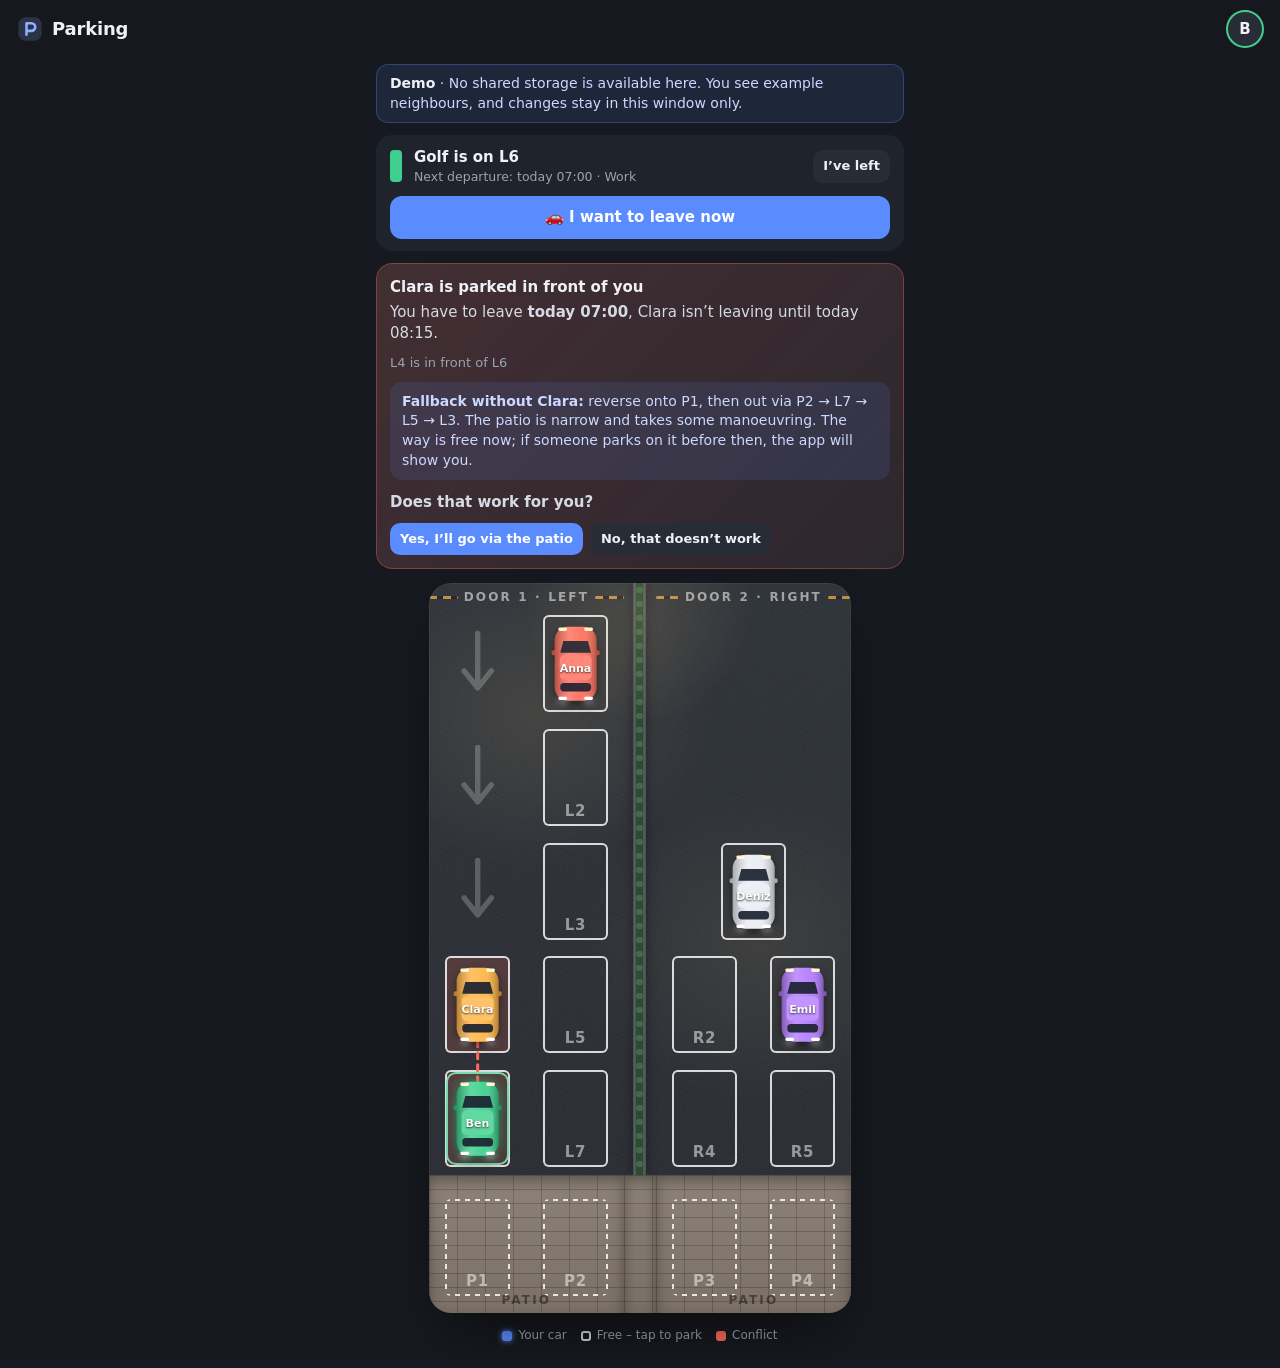
==== docs/index.html @ 40c77a19 "App zweisprachig: Deutsch und Englisch - Oberfläche (Server-App, Claude-Artefakt, Demo-Seite) über w" ====
<!doctype html>
<html lang="de">
<head>
<meta charset="utf-8">
<meta name="viewport" content="width=device-width, initial-scale=1, viewport-fit=cover">
<title>Parkplatz · Demo</title>
<meta name="theme-color" content="#16191f">
<meta name="apple-mobile-web-app-capable" content="yes">
<meta name="apple-mobile-web-app-status-bar-style" content="black-translucent">
<meta name="apple-mobile-web-app-title" content="Parkplatz">
<link rel="icon" href="icon.svg" type="image/svg+xml">
<link rel="apple-touch-icon" href="icon-180.png">
</head>
<body>
<style>
:root {
  --bg: #16191f;
  --panel: #1f232b;
  --panel-2: #272c36;
  --line: #333a46;
  --text: #eef1f6;
  --muted: #9aa3b2;
  --accent: #5b8cff;
  --accent-2: #8fb0ff;
  --good: #3ecf8e;
  --warn: #ff6b5b;
  --amber: #ffb547;
  --asphalt: #2a2e35;
  --asphalt-2: #24282e;
  --paint: rgba(255, 255, 255, .82);
  --patio: #8a7f73;
  --radius: 16px;
  --font: ui-rounded, "SF Pro Rounded", system-ui, -apple-system, "Segoe UI", Roboto, sans-serif;
  color-scheme: dark;
}

* { box-sizing: border-box; }
html, body { margin: 0; }
body {
  background:
    radial-gradient(1200px 600px at 50% -200px, #232a38 0%, transparent 70%),
    var(--bg);
  color: var(--text);
  font: 15px/1.4 var(--font);
  min-height: 100dvh;
  -webkit-font-smoothing: antialiased;
  -webkit-tap-highlight-color: transparent;
}
button, input, select { font: inherit; color: inherit; }
[hidden] { display: none !important; }

/* ── Kopfzeile ─────────────────────────────────────────── */
.topbar {
  position: sticky; top: 0; z-index: 20;
  display: flex; align-items: center; justify-content: space-between;
  padding: calc(env(safe-area-inset-top) + 10px) 16px 10px;
  background: color-mix(in srgb, var(--bg) 82%, transparent);
  backdrop-filter: blur(14px); -webkit-backdrop-filter: blur(14px);
}
.brand { display: flex; align-items: center; gap: 8px; font-weight: 700; font-size: 18px; letter-spacing: -.01em; }
.brand svg { width: 28px; height: 28px; color: var(--accent-2); }
.avatar {
  width: 38px; height: 38px; border-radius: 50%; border: 0; cursor: pointer;
  background: var(--panel-2); font-weight: 700; display: grid; place-items: center;
  box-shadow: inset 0 0 0 2px var(--avatar, var(--line));
  transition: transform .15s;
}
.avatar:active { transform: scale(.94); }

main { max-width: 560px; margin: 0 auto; padding: 0 16px calc(env(safe-area-inset-bottom) + 24px); }

/* ── Status & Konflikte ───────────────────────────────── */
.status:empty, .conflicts:empty { display: none; }
.status {
  margin: 6px 0 12px; padding: 12px 14px; border-radius: var(--radius);
  background: var(--panel); display: grid; gap: 10px;
  animation: rise .5s both;
}
.st-row { display: flex; gap: 12px; align-items: center; }
.status .swatch { width: 12px; height: 32px; border-radius: 4px; flex: none; }
.status b { font-weight: 650; }
.status small { color: var(--muted); display: block; }
.status .grow { flex: 1; min-width: 0; }

.conflicts { display: grid; gap: 10px; margin-bottom: 14px; }
.conflict {
  position: relative; padding: 14px; border-radius: var(--radius);
  background: linear-gradient(135deg, rgba(255, 107, 91, .16), rgba(255, 107, 91, .06)), var(--panel);
  box-shadow: inset 0 0 0 1px rgba(255, 107, 91, .35);
  animation: rise .45s both;
}
.conflict.ok {
  background: linear-gradient(135deg, rgba(62, 207, 142, .14), rgba(62, 207, 142, .04)), var(--panel);
  box-shadow: inset 0 0 0 1px rgba(62, 207, 142, .35);
}
.conflict.flash { animation: flash 1.2s 2; }
.conflict h3 { margin: 0 0 4px; font-size: 15px; }
.conflict p { margin: 0 0 10px; color: #d6dae3; }
.conflict .meta { font-size: 13px; color: var(--muted); margin-bottom: 10px; }
.row { display: flex; gap: 8px; flex-wrap: wrap; }

/* ── Buttons & Formulare ──────────────────────────────── */
.btn {
  border: 0; border-radius: 12px; padding: 11px 14px; cursor: pointer;
  background: var(--panel-2); font-weight: 600; transition: transform .12s, background .2s, opacity .2s;
  display: inline-flex; align-items: center; justify-content: center; gap: 6px;
}
.btn:active { transform: scale(.97); }
.btn.primary { background: var(--accent); color: #fff; }
.btn.good { background: var(--good); color: #0b2a1c; }
.btn.danger { background: rgba(255, 107, 91, .16); color: #ffb3aa; }
.btn.ghost { background: transparent; box-shadow: inset 0 0 0 1px var(--line); }
.btn.block { width: 100%; }
.btn.small { padding: 7px 10px; font-size: 13px; border-radius: 10px; }
.btn[disabled] { opacity: .45; pointer-events: none; }

label.field { display: grid; gap: 6px; margin-bottom: 12px; font-size: 13px; color: var(--muted); }
input[type=text], input[type=time], input[type=datetime-local], input[type=date], select {
  width: 100%; padding: 11px 12px; border-radius: 12px; border: 1px solid var(--line);
  background: var(--bg); color: var(--text); font-size: 16px;
}
input:focus-visible, select:focus-visible, button:focus-visible { outline: 2px solid var(--accent); outline-offset: 2px; }

.chips { display: flex; gap: 6px; flex-wrap: wrap; margin-bottom: 12px; }
.chip {
  border: 0; border-radius: 999px; padding: 8px 12px; cursor: pointer; font-size: 14px;
  background: var(--panel-2); box-shadow: inset 0 0 0 1px var(--line); transition: all .15s;
}
.chip[aria-pressed=true] { background: rgba(91, 140, 255, .2); box-shadow: inset 0 0 0 1.5px var(--accent); color: #dbe5ff; }
.days { display: grid; grid-template-columns: repeat(7, 1fr); gap: 4px; margin-bottom: 12px; }
.days .chip { padding: 8px 0; text-align: center; }

.swatches { display: flex; gap: 8px; flex-wrap: wrap; margin-bottom: 12px; }
.swatches button {
  width: 34px; height: 34px; border-radius: 50%; border: 0; cursor: pointer; background: var(--c);
  box-shadow: inset 0 0 0 2px rgba(255,255,255,.15); transition: transform .15s;
}
.swatches button[aria-pressed=true] { box-shadow: 0 0 0 2px var(--bg), 0 0 0 4px var(--c); transform: scale(1.06); }

.hint { font-size: 13px; color: var(--muted); margin: -4px 0 12px; }
.callout { padding: 10px 12px; border-radius: 12px; font-size: 14px; margin-bottom: 12px; }
.callout.warn { background: rgba(255, 107, 91, .12); color: #ffc2bb; }
.callout.info { background: rgba(91, 140, 255, .12); color: #cbd8ff; }
.callout.good { background: rgba(62, 207, 142, .12); color: #b8f0d6; }

/* ── Parkplatz ────────────────────────────────────────── */
.lot-wrap { display: grid; place-items: center; }
.lot {
  --gw: 26; --gh: 45;
  position: relative; width: 100%;
  max-width: calc((100dvh - 150px) * 26 / 45);
  min-width: 300px;
  aspect-ratio: 26 / 45;
  border-radius: 22px; overflow: hidden;
  background:
    radial-gradient(60% 30% at 25% 18%, rgba(255, 214, 140, .10), transparent 70%),
    radial-gradient(60% 30% at 78% 50%, rgba(255, 214, 140, .08), transparent 70%),
    url("data:image/svg+xml;utf8,<svg xmlns='http://www.w3.org/2000/svg' width='120' height='120'><filter id='n'><feTurbulence type='fractalNoise' baseFrequency='.9' numOctaves='2' stitchTiles='stitch'/><feColorMatrix values='0 0 0 0 1  0 0 0 0 1  0 0 0 0 1  0 0 0 .07 0'/></filter><rect width='100%' height='100%' filter='url(%23n)'/></svg>"),
    linear-gradient(180deg, var(--asphalt), var(--asphalt-2));
  box-shadow: 0 30px 60px -20px rgba(0, 0, 0, .6), inset 0 0 0 1px rgba(255, 255, 255, .05);
  animation: lot-in .8s cubic-bezier(.2, .8, .2, 1) both;
  user-select: none; -webkit-user-select: none;
}
.lot::after { /* Laternen-Atmen */
  content: ""; position: absolute; inset: 0; pointer-events: none;
  background: radial-gradient(40% 22% at 50% 4%, rgba(255, 220, 150, .12), transparent 70%);
  animation: breathe 6s ease-in-out infinite;
}
.lot-deco, .bays, .cars, .links { position: absolute; inset: 0; }
.cars, .links { pointer-events: none; }
.links { width: 100%; height: 100%; overflow: visible; }

/* Positionierung im Raster: --x/--y/--w/--h in Rastereinheiten */
.g {
  position: absolute;
  left: calc(var(--x) / var(--gw) * 100%);
  top: calc(var(--y) / var(--gh) * 100%);
  width: calc(var(--w) / var(--gw) * 100%);
  height: calc(var(--h) / var(--gh) * 100%);
}

.median {
  background:
    radial-gradient(circle at 50% 50%, #3f6b45 0 34%, transparent 36%) 0 0 / 100% 14px,
    linear-gradient(90deg, #4a4f57, #5a6069 18%, #2f4a33 22% 78%, #5a6069 82%, #4a4f57);
  box-shadow: 0 0 12px rgba(0, 0, 0, .4);
}
.patio {
  background:
    linear-gradient(rgba(0,0,0,.18) 1px, transparent 1px) 0 0 / 14px 14px,
    linear-gradient(90deg, rgba(0,0,0,.18) 1px, transparent 1px) 0 0 / 28px 14px,
    linear-gradient(180deg, #8d8277, #7a7066);
  box-shadow: inset 0 6px 14px rgba(0, 0, 0, .35);
}
.patio-label, .gate-label {
  position: absolute; font-weight: 800; letter-spacing: .18em; text-transform: uppercase;
  color: rgba(255, 255, 255, .55); font-size: clamp(9px, 2.4vw, 12px); white-space: nowrap;
}
.patio-label { left: 50%; bottom: 4px; transform: translateX(-50%); color: rgba(30, 24, 18, .55); }
.gate {
  display: flex; align-items: center; justify-content: center; gap: 6px;
}
.gate-label { position: static; }
.gate::before, .gate::after {
  content: ""; flex: 1; height: 3px; border-radius: 3px; max-width: 24%;
  background: repeating-linear-gradient(90deg, var(--amber) 0 8px, #222 8px 14px);
  opacity: .7;
}
.arrow {
  color: rgba(255, 255, 255, .22); display: grid; place-items: center;
}
.arrow svg { width: 70%; height: 70%; animation: drift 2.8s ease-in-out infinite; }

/* Stellplätze */
.bay {
  border: 0; padding: 0; margin: 0; background: transparent; cursor: pointer;
  border-radius: 6px;
  box-shadow: inset 0 0 0 2px var(--paint);
  transition: background .25s, box-shadow .25s, transform .2s;
  animation: bay-in .55s cubic-bezier(.2, .9, .3, 1.2) both;
  animation-delay: calc(var(--i) * 45ms + 250ms);
  display: flex; align-items: flex-end; justify-content: center;
}
.bay.patio-bay { box-shadow: none; background-image:
  linear-gradient(90deg, var(--paint) 50%, transparent 50%), linear-gradient(90deg, var(--paint) 50%, transparent 50%),
  linear-gradient(0deg, var(--paint) 50%, transparent 50%), linear-gradient(0deg, var(--paint) 50%, transparent 50%);
  background-repeat: repeat-x, repeat-x, repeat-y, repeat-y;
  background-size: 10px 2px, 10px 2px, 2px 10px, 2px 10px;
  background-position: 0 0, 0 100%, 0 0, 100% 0;
}
.bay .code {
  font-weight: 800; font-size: clamp(10px, 3vw, 15px); letter-spacing: .04em;
  color: rgba(255, 255, 255, .5); margin-bottom: 6%; transition: opacity .3s;
}
.bay.occupied .code { opacity: 0; }
.bay:hover:not(.occupied) { background-color: rgba(91, 140, 255, .14); }
.bay:focus-visible { outline: 3px solid var(--accent); outline-offset: 2px; }
.bay:active { transform: scale(.96); }
body.can-park .bay:not(.occupied) { animation: bay-in .55s cubic-bezier(.2, .9, .3, 1.2) both, invite 2.4s ease-in-out infinite; animation-delay: calc(var(--i) * 45ms + 250ms), calc(var(--i) * 120ms + 1.2s); }
.bay.selected { box-shadow: inset 0 0 0 3px var(--accent-2), 0 0 0 4px rgba(91, 140, 255, .25); }
.bay.rel-blocks { background-color: rgba(255, 181, 71, .2); }
.bay.rel-blocked-by { background-color: rgba(91, 140, 255, .22); }
.bay.conflict-bay { background-color: rgba(255, 107, 91, .18); animation: alarm 1.6s ease-in-out infinite; }

/* Autos */
.car {
  display: grid; place-items: center; transition: filter .3s;
  will-change: transform;
}
.car .car-svg { width: 76%; height: 88%; overflow: visible; filter: drop-shadow(0 4px 4px rgba(0,0,0,.45)); }
.car .body { fill: var(--car); }
.car .roof { fill: color-mix(in srgb, var(--car) 82%, #fff); }
.car .glass { fill: #1b2230; opacity: .92; }
.car .mirror { fill: color-mix(in srgb, var(--car) 70%, #000); }
.car .tail { fill: #ff4d4d; opacity: .75; }
.car .head { fill: #fff6d0; }
.car .beam { /* Scheinwerferkegel nach vorne (oben) */
  position: absolute; left: 12%; right: 12%; bottom: 92%; height: 70%;
  background: radial-gradient(50% 100% at 50% 100%, rgba(255, 244, 200, .45), transparent 80%);
  clip-path: polygon(0 0, 100% 0, 85% 100%, 15% 100%);
  opacity: 0; transition: opacity .6s;
}
.car.driving .beam { opacity: 1; }
.car.reversing .tail { fill: #fff; opacity: 1; filter: drop-shadow(0 2px 3px rgba(255, 255, 255, .9)); }
.car .tag {
  position: absolute; top: 47%; left: 50%; transform: translateX(-50%);
  font-size: clamp(8px, 2.2vw, 11px); font-weight: 800; color: #fff; white-space: nowrap;
  text-shadow: 0 1px 2px rgba(0, 0, 0, .7); max-width: 100%; overflow: hidden; text-overflow: ellipsis;
}
.car.mine .car-svg { filter: drop-shadow(0 0 6px color-mix(in srgb, var(--car) 70%, transparent)) drop-shadow(0 4px 4px rgba(0,0,0,.45)); }
.car.mine::before {
  content: ""; position: absolute; inset: 4%; border-radius: 8px;
  box-shadow: 0 0 0 2px color-mix(in srgb, var(--car) 70%, #fff);
  animation: ring 2.6s ease-out infinite;
}
.car.dim { filter: saturate(.3) brightness(.7); }

.conflict.request { background: linear-gradient(135deg, rgba(255, 181, 71, .16), rgba(255, 181, 71, .05)), var(--panel); box-shadow: inset 0 0 0 1px rgba(255, 181, 71, .4); }
.conflict.request.urgent { animation: rise .45s both, urgent 1.8s ease-in-out infinite .5s; }
.conflict.request .list { margin-bottom: 10px; }
.bay.wait-bay { animation: wait 1.4s ease-in-out infinite !important; }
.bay.move-bay { background-color: rgba(255, 181, 71, .22); }
.links line.req { stroke: var(--amber); }
.links circle.req { fill: var(--amber); }
@keyframes urgent { 50% { box-shadow: inset 0 0 0 2px var(--amber), 0 0 22px rgba(255, 181, 71, .35); } }
@keyframes wait { 0%, 100% { box-shadow: inset 0 0 0 2px var(--paint); } 50% { box-shadow: inset 0 0 0 3px var(--amber), 0 0 16px rgba(255, 181, 71, .5); } }
.links line { stroke: var(--warn); stroke-width: 3; stroke-dasharray: 6 6; stroke-linecap: round; animation: dash 1s linear infinite; }
.links circle { fill: var(--warn); }

.legend { display: flex; gap: 14px; flex-wrap: wrap; justify-content: center; color: var(--muted); font-size: 12px; margin: 14px 0 0; }
.legend span { display: inline-flex; align-items: center; gap: 6px; }
.dot { width: 10px; height: 10px; border-radius: 3px; display: inline-block; }
.dot.mine { background: var(--accent); box-shadow: 0 0 6px var(--accent); }
.dot.free { box-shadow: inset 0 0 0 2px var(--paint); }
.dot.warn { background: var(--warn); }

/* ── Bottom Sheet ─────────────────────────────────────── */
.sheet-backdrop {
  position: fixed; inset: 0; z-index: 40; background: rgba(5, 7, 10, .55);
  animation: fade .25s both;
}
.sheet {
  position: fixed; z-index: 41; left: 0; right: 0; bottom: 0; margin: 0 auto; max-width: 560px;
  max-height: 88dvh; overflow: auto; overscroll-behavior: contain;
  background: var(--panel); border-radius: 22px 22px 0 0;
  padding: 8px 18px calc(env(safe-area-inset-bottom) + 18px);
  box-shadow: 0 -20px 50px rgba(0, 0, 0, .5);
  animation: sheet-in .38s cubic-bezier(.2, .9, .25, 1) both;
}
.sheet.closing { animation: sheet-out .22s ease-in both; }
.sheet-backdrop.closing { animation: fade .22s reverse both; }
.sheet-handle { width: 40px; height: 5px; border-radius: 3px; background: var(--line); margin: 4px auto 12px; }
.sheet h2 { margin: 0 0 4px; font-size: 21px; letter-spacing: -.01em; }
.sheet h3 { margin: 18px 0 8px; font-size: 13px; text-transform: uppercase; letter-spacing: .08em; color: var(--muted); }
.sheet .sub { color: var(--muted); margin: 0 0 16px; }
.sheet .actions { display: grid; gap: 8px; margin-top: 16px; }
.list { display: grid; gap: 6px; margin-bottom: 8px; }
.item {
  display: flex; align-items: center; gap: 10px; padding: 10px 12px; border-radius: 12px; background: var(--panel-2);
}
.item .grow { flex: 1; min-width: 0; }
.item small { color: var(--muted); display: block; }
.item .x { border: 0; background: transparent; color: var(--muted); font-size: 20px; cursor: pointer; padding: 0 4px; line-height: 1; }
.car-pill { width: 14px; height: 22px; border-radius: 4px; flex: none; background: var(--c); }
.kv { display: grid; grid-template-columns: auto 1fr; gap: 6px 14px; margin: 0 0 8px; }
.kv dt { color: var(--muted); }
.kv dd { margin: 0; }
.steps { display: flex; gap: 6px; margin-bottom: 14px; }
.steps i { height: 4px; flex: 1; border-radius: 2px; background: var(--line); }
.steps i.on { background: var(--accent); }

.toast {
  position: fixed; z-index: 60; left: 50%; bottom: calc(env(safe-area-inset-bottom) + 20px);
  transform: translateX(-50%); background: #eef1f6; color: #12151b; font-weight: 600;
  padding: 10px 16px; border-radius: 999px; box-shadow: 0 10px 30px rgba(0,0,0,.4);
  animation: toast 2.6s both; max-width: calc(100% - 32px); text-align: center;
}
.toast.error { background: #ffdcd7; color: #5a0f06; }

/* ── Animationen ──────────────────────────────────────── */
@keyframes rise { from { opacity: 0; transform: translateY(8px); } }
@keyframes fade { from { opacity: 0; } }
@keyframes lot-in { from { opacity: 0; transform: translateY(16px) scale(.98); } }
@keyframes bay-in { from { opacity: 0; transform: scale(.7); } }
@keyframes invite { 0%, 100% { background-color: transparent; } 50% { background-color: rgba(91, 140, 255, .13); } }
@keyframes alarm { 0%, 100% { background-color: rgba(255, 107, 91, .1); } 50% { background-color: rgba(255, 107, 91, .32); } }
@keyframes ring { 0% { opacity: .9; transform: scale(.96); } 70%, 100% { opacity: 0; transform: scale(1.14); } }
@keyframes breathe { 0%, 100% { opacity: .6; } 50% { opacity: 1; } }
@keyframes drift { 0%, 100% { transform: translateY(-10%); opacity: .5; } 50% { transform: translateY(10%); opacity: 1; } }
@keyframes dash { to { stroke-dashoffset: -12; } }
@keyframes sheet-in { from { transform: translateY(100%); } }
@keyframes sheet-out { to { transform: translateY(100%); } }
@keyframes flash { 50% { box-shadow: inset 0 0 0 2px var(--warn), 0 0 24px rgba(255, 107, 91, .5); } }
@keyframes toast { 0% { opacity: 0; transform: translate(-50%, 12px); } 10%, 85% { opacity: 1; transform: translate(-50%, 0); } 100% { opacity: 0; } }

@media (prefers-reduced-motion: reduce) {
  *, *::before, *::after { animation-duration: .01ms !important; animation-iteration-count: 1 !important; transition-duration: .01ms !important; }
}
@media (min-width: 700px) {
  .lot { max-width: min(520px, calc((100dvh - 170px) * 26 / 45)); }
}

/* ── Artefakt: einzige dunkle Optik, Ränder für Notch und Seitenleisten ── */
:root { color-scheme: dark; }
body { background: var(--bg); color: var(--text); }
body::before { content: ""; position: fixed; inset: 0 0 auto; height: env(safe-area-inset-top, 0px); z-index: 30; background: var(--bg); }
.topbar {
  top: env(safe-area-inset-top, 0px);
  padding: 10px max(16px, env(safe-area-inset-right, 0px)) 10px max(16px, env(safe-area-inset-left, 0px));
}
main {
  padding-left: max(16px, env(safe-area-inset-left, 0px));
  padding-right: max(16px, env(safe-area-inset-right, 0px));
  padding-block: 0 24px;
}
.sheet {
  padding-left: max(18px, env(safe-area-inset-left, 0px));
  padding-right: max(18px, env(safe-area-inset-right, 0px));
}
.lot { min-width: 0; max-width: min(100%, calc((100dvh - 150px) * 26 / 45)); }
@media (min-width: 700px) { .lot { max-width: min(520px, calc((100dvh - 170px) * 26 / 45)); } }
.banner {
  margin: 6px 0 12px; padding: 10px 14px; border-radius: 12px; font-size: 14px;
  background: rgba(91, 140, 255, .12); color: #cbd8ff; box-shadow: inset 0 0 0 1px rgba(91, 140, 255, .3);
}
.banner b { color: var(--text); }

</style>
<header class="topbar">
    <div class="brand">
      <svg viewBox="0 0 24 24" aria-hidden="true"><rect x="2" y="2" width="20" height="20" rx="6" fill="currentColor" opacity=".18"/><path d="M9 17V7h4.2a3.3 3.3 0 0 1 0 6.6H9" fill="none" stroke="currentColor" stroke-width="2.2" stroke-linecap="round" stroke-linejoin="round"/></svg>
      <span data-i18n>Parkplatz</span>
    </div>
    <button class="avatar" id="profileBtn" aria-label="Profil" data-i18n-aria>?</button>
  </header>

  <main>
    <section id="banner" class="banner" role="status" hidden></section>
    <section id="status" class="status" aria-live="polite"></section>
    <section id="conflicts" class="conflicts" aria-live="polite"></section>

    <div class="lot-wrap">
      <div class="lot" id="lot" role="group" aria-label="Parkplatz" data-i18n-aria>
        <div class="lot-deco" id="lotDeco" aria-hidden="true"></div>
        <div class="bays" id="bays"></div>
        <svg class="links" id="links" aria-hidden="true"></svg>
        <div class="cars" id="cars" aria-hidden="true"></div>
      </div>
    </div>

    <p class="legend">
      <span><i class="dot mine"></i><span data-i18n>Dein Auto</span></span>
      <span><i class="dot free"></i><span data-i18n>Frei – antippen zum Parken</span></span>
      <span><i class="dot warn"></i><span data-i18n>Konflikt</span></span>
    </p>
  </main>

  <div class="sheet-backdrop" id="backdrop" hidden></div>
  <section class="sheet" id="sheet" role="dialog" aria-modal="true" hidden>
    <div class="sheet-handle"></div>
    <div class="sheet-body" id="sheetBody"></div>
  </section>

  <div class="toast" id="toast" role="status" hidden></div>

  <template id="carSvg">
    <svg viewBox="0 0 40 64" class="car-svg">
      <defs>
        <linearGradient id="g-shine" x1="0" x2="1">
          <stop offset="0" stop-color="#000" stop-opacity=".28"/>
          <stop offset=".35" stop-color="#fff" stop-opacity=".18"/>
          <stop offset=".65" stop-color="#fff" stop-opacity=".05"/>
          <stop offset="1" stop-color="#000" stop-opacity=".3"/>
        </linearGradient>
      </defs>
      <!-- Draufsicht, Front oben (Autos parken rückwärts ein) -->
      <rect class="mirror" x="0.5" y="21" width="5" height="4" rx="1.5"/>
      <rect class="mirror" x="34.5" y="21" width="5" height="4" rx="1.5"/>
      <rect class="body" x="3" y="2" width="34" height="60" rx="11"/>
      <rect x="3" y="2" width="34" height="60" rx="11" fill="url(#g-shine)"/>
      <path class="glass" d="M10 13.5h20l2.5 9.5h-25z"/>
      <rect class="roof" x="7" y="25" width="26" height="20" rx="4"/>
      <rect class="glass" x="7.5" y="47.5" width="25" height="7" rx="3"/>
      <rect class="head" x="6" y="2.6" width="7" height="2.8" rx="1.2"/>
      <rect class="head" x="27" y="2.6" width="7" height="2.8" rx="1.2"/>
      <rect class="tail" x="6" y="58.8" width="7" height="2.6" rx="1.2"/>
      <rect class="tail" x="27" y="58.8" width="7" height="2.6" rx="1.2"/>
    </svg>
  </template>
<script>
// Sprachen der Oberfläche: Deutsch (Grundsprache) und Englisch.
// Texte stehen im Code auf Deutsch mit {platzhaltern}: t('{car} steht auf {spot}', { car, spot }).
// Fehlt eine Übersetzung, erscheint der deutsche Text.
// Sprache: von Hand gewählt (Profil) oder die des Geräts – Englisch, wenn das Gerät Englisch spricht, sonst Deutsch.
// Wird auch in die Artefakt-Seite eingebaut (artifact/build.py).

const LANG = (() => {
  try {
    const s = localStorage.getItem('park.lang');
    if (s === 'de' || s === 'en') return s;
  } catch { /* privat */ }
  return /^en\b/i.test(navigator.language || '') ? 'en' : 'de';
})();

function setLang(lang) {
  try { localStorage.setItem('park.lang', lang); } catch { /* privat */ }
}

function t(de, params) {
  let s = LANG === 'en' ? (I18N_EN[de] ?? de) : de;
  if (params) s = s.replace(/\{(\w+)\}/g, (m, k) => (k in params ? params[k] : m));
  return s;
}

const WD_SHORT = LANG === 'en' ? ['Mon', 'Tue', 'Wed', 'Thu', 'Fri', 'Sat', 'Sun'] : ['Mo', 'Di', 'Mi', 'Do', 'Fr', 'Sa', 'So'];
const MONTHS_EN = ['Jan', 'Feb', 'Mar', 'Apr', 'May', 'Jun', 'Jul', 'Aug', 'Sep', 'Oct', 'Nov', 'Dec'];

/** Tag als Wort („morgen“) oder kurz mit Datum („Mo 10.11.“ / „Mon 10 Nov“). wd: 0 = Montag. */
function fmtDay(diff, wd, day, month) {
  const word = { 0: 'heute', 1: 'morgen', 2: 'übermorgen' }[diff];
  if (word) return t(word);
  const pad = (n) => String(n).padStart(2, '0');
  return LANG === 'en' ? `${WD_SHORT[wd]} ${day} ${MONTHS_EN[month - 1]}` : `${WD_SHORT[wd]} ${pad(day)}.${pad(month)}.`;
}

/** Feste Texte in der HTML-Seite: data-i18n (Inhalt) und data-i18n-aria (aria-label). */
function translateStatic(root = document) {
  document.documentElement.lang = LANG;
  root.querySelectorAll('[data-i18n]').forEach((el) => { el.textContent = t(el.textContent.trim()); });
  root.querySelectorAll('[data-i18n-aria]').forEach((el) => el.setAttribute('aria-label', t(el.getAttribute('aria-label'))));
}

const I18N_EN = {
  // Allgemein & Seite
  'Parkplatz': 'Parking',
  'Profil': 'Profile',
  'Dein Auto': 'Your car',
  'Frei – antippen zum Parken': 'Free – tap to park',
  'Konflikt': 'Conflict',
  'Tür 1 · links': 'Door 1 · left',
  'Tür 2 · rechts': 'Door 2 · right',
  'Fehler {n}': 'Error {n}',
  'Server nicht erreichbar: {msg}': 'Server not reachable: {msg}',
  'Das hat nicht geklappt': 'That didn’t work',
  'Gespeichert': 'Saved',
  'Speichern': 'Save',
  'Hinzugefügt': 'Added',
  'Gelöscht': 'Deleted',
  'Entfernt': 'Removed',
  'Löschen': 'Delete',
  'Schließen': 'Close',
  'Weiter': 'Next',
  'Später': 'Later',

  // Zeit
  'unbekannt': 'unknown',
  'heute': 'today',
  'morgen': 'tomorrow',
  'übermorgen': 'day after tomorrow',
  'täglich': 'daily',
  'Mo–Fr': 'Mon–Fri',
  'Sa–So': 'Sat–Sun',
  'keine Ausfahrt bekannt': 'no departure known',
  'zu unbekannter Zeit': 'at an unknown time',

  // Wege
  'rückwärts über {via} auf {to}': 'reverse via {via} onto {to}',
  'rückwärts auf {to}': 'reverse onto {to}',
  ', dann über {via} hinaus': ', then out via {via}',
  ', dann hinaus': ', then out',
  'direkt': 'directly',
  'direkt oder über {via}': 'directly or via {via}',
  'über {via}': 'via {via}',
  ' oder ': ' or ',
  ' und ': ' and ',

  // Stellplätze
  'Platz {spot}, belegt von {name}': 'Spot {spot}, taken by {name}',
  'Platz {spot}, belegt': 'Spot {spot}, taken',
  'Platz {spot}, frei': 'Spot {spot}, free',
  'Patio-Platz': 'Patio spot',
  'Ausfahrt': 'Way out',
  'Ausfahrt über': 'Way out via',
  'Ausfahrt über (einer muss frei sein)': 'Way out via (one must be free)',
  'Fährt über diesen Platz raus': 'Drives out across this spot',
  'frei': 'free',
  'fährt {when}': 'leaves {when}',

  // Status
  'Willkommen!': 'Welcome!',
  'Melde dich an, um Plätze zu belegen und Konflikte zu sehen.': 'Sign up to take spots and see conflicts.',
  'Trag dich ein, um Plätze zu belegen und Konflikte zu sehen.': 'Sign up to take spots and see conflicts.',
  'Loslegen': 'Get started',
  'Noch kein Auto': 'No car yet',
  'Leg dein Auto an, dann kannst du parken.': 'Add your car, then you can park.',
  'Auto anlegen': 'Add car',
  '{car} steht auf {spot}': '{car} is on {spot}',
  'Nächste Ausfahrt: {dep}': 'Next departure: {dep}',
  '{car} ist unterwegs': '{car} is out',
  'Zurück? Tippe auf einen freien Platz.': 'Back? Tap a free spot.',
  'Losgefahren': 'I’ve left',
  '🚗 Ich will gleich rausfahren': '🚗 I want to leave now',
  'Gute Fahrt! 👋': 'Have a good trip! 👋',

  // Rausfahr-Anfrage
  'Danke! Bescheid gegeben 👍': 'Thanks! They’ve been told 👍',
  'Bescheid gegeben': 'They’ve been told',
  'Nochmal geklingelt 🔔': 'Rang again 🔔',
  'Anfrage beendet': 'Request ended',
  '{names} wurde benachrichtigt': '{names} has been notified',
  '{names} wurden benachrichtigt': '{names} have been notified',
  '{names} sieht deine Anfrage': '{names} can see your request',
  '{names} sehen deine Anfrage': '{names} can see your request',
  'Anfrage gestartet': 'Request started',
  'dein eigenes Auto': 'your own car',
  '✓ kommt sofort': '✓ coming right away',
  '⏱ in ~{n} Min.': '⏱ in ~{n} min.',
  '… noch keine Antwort': '… no answer yet',
  'Bei mehreren Wegen reicht es, wenn einer davon Platz macht.': 'If there are several ways out, it’s enough for one of them to make room.',
  'Du willst raus – Anfrage läuft': 'You want to leave – request running',
  '{car} auf {spot} · seit {n} Min.': '{car} on {spot} · for {n} min.',
  ' · mehrere müssen nacheinander weg': ' · several have to move one after another',
  '🔔 Nochmal klingeln': '🔔 Ring again',
  'Hat sich erledigt': 'No longer needed',
  'Nachklingeln ab {time} möglich. Ist der Weg frei, bekommst du Bescheid.': 'You can ring again from {time}. You’ll be told when the way is clear.',
  'Nachklingeln ab {time} möglich. Ist der Weg frei, endet die Anfrage von selbst.': 'You can ring again from {time}. The request ends by itself once the way is clear.',
  'Du hast geantwortet: kommst sofort.': 'You answered: coming right away.',
  'Du hast geantwortet: in ~{n} Min.': 'You answered: in ~{n} min.',
  '🚗 {name} will gleich rausfahren': '🚗 {name} wants to leave now',
  'Dein {car} auf {spot} steht im Weg ({their_spot}). Bitte kurz umparken.': 'Your {car} on {spot} is in the way ({their_spot}). Please move it briefly.',
  'Alternativ könnte auch {who} Platz machen.': 'Alternatively, {who} could make room.',
  'Komme sofort': 'Coming right away',
  'Dauert ~15 Min.': 'About 15 min.',

  // Patio-Notweg
  'Notlösung übers Patio?': 'Fallback via the patio?',
  'Gerade steht dir jemand im Weg. Ohne einen Nachbarn zu stören, kämst du so raus:': 'Someone is in your way right now. Without bothering a neighbour, you could get out like this:',
  'Das Patio ist schmal und braucht etwas Rangieren. Nimm den Weg nur, wenn dein Auto passt und du das magst.': 'The patio is narrow and takes some manoeuvring. Only take this way if your car fits and you’re comfortable with it.',
  'Ja, ich fahre übers Patio': 'Yes, I’ll go via the patio',
  'Nein, Nachbarn fragen': 'No, ask the neighbours',
  'Kommt für mein Auto nie in Frage': 'Never an option for my car',
  'Gute Fahrt übers Patio! Tippe danach auf „Losgefahren“.': 'Have a good trip via the patio! Tap “I’ve left” afterwards.',
  'Gemerkt: kein Patio-Notweg': 'Noted: no patio escape route',
  'Alles klar – gute Fahrt übers Patio': 'All right – have a good trip via the patio',

  // Konflikte
  'Tausch vereinbart 🤝': 'Swap agreed 🤝',
  'Tausch-Wunsch gesendet': 'Swap request sent',
  'Tausch-Wunsch gespeichert': 'Swap request saved',
  'Plätze getauscht 🎉': 'Spots swapped 🎉',
  '{a} steht vor {b}': '{a} is in front of {b}',
  'Du stehst dir selbst im Weg': 'You’re blocking yourself',
  '{b_car} ({b_spot}) muss {b_when} raus, {a_car} ({a_spot}) steht davor.': '{b_car} ({b_spot}) has to leave {b_when}, {a_car} ({a_spot}) is in front of it.',
  'Umgeparkt ✓': 'Moved ✓',
  'Du fährst übers Patio raus': 'You’re getting out via the patio',
  'Zugesagt: {route}. Parkt bis {when} jemand auf diesem Weg, sagt dir die App Bescheid.': 'Agreed: {route}. If someone parks on this way before {when}, the app will tell you.',
  'Zugesagt: {route}. Parkt bis {when} jemand auf diesem Weg, zeigt dir die App das hier an.': 'Agreed: {route}. If someone parks on this way before {when}, the app will show it here.',
  'Doch nicht': 'Changed my mind',
  '{name} weicht übers Patio aus': '{name} will get out via the patio',
  'Du musst nichts tun. Wird der Patio-Weg zugeparkt, meldet sich die App wieder.': 'You don’t need to do anything. If the patio way gets blocked, the app will let you know.',
  '{name} steht vor dir': '{name} is parked in front of you',
  'Du musst {b_when} raus, {name} fährt erst {a_when}.': 'You have to leave {b_when}, {name} isn’t leaving until {a_when}.',
  '{name} muss {b_when} raus, du fährst erst {a_when}.': '{name} has to leave {b_when}, you’re not leaving until {a_when}.',
  'Notlösung ohne {name}:': 'Fallback without {name}:',
  'Das Patio ist schmal und braucht etwas Rangieren. Der Weg ist jetzt frei; parkt bis dahin jemand darauf, sagt dir die App Bescheid.': 'The patio is narrow and takes some manoeuvring. The way is free now; if someone parks on it before then, the app will tell you.',
  'Das Patio ist schmal und braucht etwas Rangieren. Der Weg ist jetzt frei; parkt bis dahin jemand darauf, zeigt dir die App das an.': 'The patio is narrow and takes some manoeuvring. The way is free now; if someone parks on it before then, the app will show you.',
  'Kommt das für dich in Frage?': 'Does that work for you?',
  'Nein, kommt nicht in Frage': 'No, that doesn’t work',
  '{name} wird gerade gefragt, ob der Patio-Notweg in Frage kommt. Du kannst trotzdem schon einen Tausch anbieten.': '{name} is being asked whether the patio escape route works for them. You can still offer a swap already.',
  '{name} wird gefragt, ob der Patio-Notweg in Frage kommt. Du kannst trotzdem schon einen Tausch anbieten.': '{name} is being asked whether the patio escape route works for them. You can still offer a swap already.',
  'Tausch vereinbart mit {name}': 'Swap agreed with {name}',
  '{a} ↔ {b}: Parkt heute noch um und tippt dann hier.': '{a} ↔ {b}: Swap spots today, then tap here.',
  'Getauscht ✓': 'Swapped ✓',
  'Du lässt {name} raus': 'You’re letting {name} out',
  'Zugesagt: Du fährst {when} rechtzeitig zur Seite. Du bekommst vorher eine Erinnerung.': 'Agreed: you’ll move out of the way in time {when}. You’ll get a reminder beforehand.',
  'Zugesagt: Du fährst {when} rechtzeitig zur Seite.': 'Agreed: you’ll move out of the way in time {when}.',
  'Doch lieber heute tauschen': 'Rather swap today after all',
  '{name} lässt dich raus': '{name} will let you out',
  '{name} fährt {when} rechtzeitig zur Seite.': '{name} will move out of the way in time {when}.',
  'Lieber heute tauschen': 'Rather swap today',
  '{name} möchte heute Abend tauschen': '{name} would like to swap this evening',
  'Einverstanden': 'OK',
  'Nein, ich fahre zur Seite': 'No, I’ll move out of the way',
  'Nein danke': 'No thanks',
  'Warte auf {name}': 'Waiting for {name}',
  'Du hast einen Tausch vorgeschlagen ({a} ↔ {b}). {name} wurde benachrichtigt.': 'You suggested a swap ({a} ↔ {b}). {name} has been notified.',
  'Du hast einen Tausch vorgeschlagen ({a} ↔ {b}). {name} sieht den Vorschlag beim nächsten Öffnen.': 'You suggested a swap ({a} ↔ {b}). {name} will see it next time they open the app.',
  'Doch nicht – ich fahre zur Seite': 'Changed my mind – I’ll move out of the way',
  'Du blockierst {name}': 'You’re blocking {name}',
  'Heute Abend tauschen': 'Swap this evening',
  'Ich fahre {time} zur Seite': 'I’ll move at {time}',
  'Tausch vorschlagen': 'Suggest a swap',
  'Wir klären das morgens': 'We’ll sort it out in the morning',
  'Angemeldet als {name}': 'Signed in as {name}',

  // Parken
  'Auf {spot} parken': 'Park on {spot}',
  '{where} · Ausfahrt {way}': '{where} · way out {way}',
  'Welches Auto?': 'Which car?',
  'Wann fährst du als Nächstes?': 'When are you leaving next?',
  'Datum & Uhrzeit': 'Date & time',
  'in 1 Std.': 'in 1 hr',
  'morgen 7:00': 'tomorrow 7:00',
  'morgen 9:00': 'tomorrow 9:00',
  'Hier geparkt': 'Parked here',
  'Wie geplant · {when}': 'As planned · {when}',
  'Wie üblich · {when}': 'As usual · {when}',
  'Andere Zeit': 'Other time',
  'Weiß ich noch nicht': 'Don’t know yet',
  'Von {spot} hierher umparken': 'Move here from {spot}',
  '⚠️ Du würdest {who} zuparken.': '⚠️ You would block {who}.',
  ', käme nur noch über den Patio-Notweg raus': ', could only get out via the patio escape route',
  '⚠️ {name} will {when} über diesen Platz übers Patio raus ({route}). Wenn du hier parkst, ist dieser Notweg zu.': '⚠️ {name} wants to get out via the patio across this spot {when} ({route}). If you park here, that escape route is blocked.',
  '⚠️ {who} steht vor dir.': '⚠️ {who} is parked in front of you.',
  '⚠️ {who} stehen vor dir – einer davon müsste vorher weg.': '⚠️ {who} are parked in front of you – one of them would have to move first.',
  'Ohne Ausfahrzeit giltst du für Autos hinter dir als Blockierer.': 'Without a departure time, you count as blocking the cars behind you.',
  'Tipp: Auf {spot} gäbe es keinen Konflikt.': 'Tip: on {spot} there would be no conflict.',
  'Dorthin': 'Go there',
  '✓ Kein Konflikt mit deinen Nachbarn.': '✓ No conflict with your neighbours.',
  'Bitte eine Uhrzeit wählen': 'Please choose a time',

  // Eigenes / fremdes Auto
  'Geparkt {when}': 'Parked {when}',
  'geparkt {when}': 'parked {when}',
  'Nächste Ausfahrt': 'Next departure',
  'einmalig': 'one-off',
  'üblich': 'usual',
  'Andere Ausfahrt': 'Other departure',
  'Andere Ausfahrzeit eintragen': 'Enter another departure time',
  'Übliche Fahrt {day} fällt aus': 'Usual trip {day} is cancelled',
  'Geplante Fahrt löschen': 'Delete planned trip',
  'Ausfahrt gespeichert': 'Departure saved',
  'Übliche Fahrt ausgelassen': 'Usual trip skipped',

  // Profil
  'Hallo {name}': 'Hi {name}',
  'Dein Profil': 'Your profile',
  'Name': 'Name',
  'Wohnung / Klingel': 'Flat / doorbell',
  'Deine Autos': 'Your cars',
  'Keine übliche Ausfahrzeit': 'No usual departure time',
  '+ Auto hinzufügen': '+ Add car',
  'Sprache': 'Language',
  'Benachrichtigungen': 'Notifications',
  'Push ist auf dem Server nicht eingerichtet.': 'Push isn’t set up on the server.',
  'Dieser Browser kann keine Push-Nachrichten. Auf dem iPhone: Teilen → „Zum Home-Bildschirm“, dann die App von dort öffnen.': 'This browser can’t receive push notifications. On iPhone: Share → “Add to Home Screen”, then open the app from there.',
  'Aktiv auf {n} Gerät(en).': 'Active on {n} device(s).',
  'Noch nicht aktiviert.': 'Not turned on yet.',
  'Auf diesem Gerät aktivieren': 'Turn on for this device',
  'Test senden': 'Send test',
  'Test gesendet': 'Test sent',
  'Weitere Geräte': 'Other devices',
  'Öffne diesen Link auf einem anderen Gerät, um dich dort anzumelden. Nicht weitergeben!': 'Open this link on another device to sign in there. Don’t share it!',
  'Anmelde-Link kopieren': 'Copy sign-in link',
  'Link kopiert': 'Link copied',
  'Anmelde-Link:': 'Sign-in link:',
  'Auf diesem Gerät abmelden': 'Sign out on this device',
  'Abmelden? Ohne Anmelde-Link kommst du nicht mehr in dieses Profil.': 'Sign out? Without the sign-in link you can’t get back into this profile.',
  'Diese Version der App kann keine Push-Nachrichten schicken. Solange die Seite offen ist, siehst du neue Konflikte und Anfragen sofort, und der Tab-Titel zeigt die Anzahl.': 'This version of the app can’t send push notifications. While the page is open, you see new conflicts and requests right away, and the tab title shows how many.',
  'Nachbarn einladen': 'Invite neighbours',
  'Teile diese Seite über „Teilen“ mit deinen Nachbarn. Damit sie parken und antworten können, brauchen sie Bearbeitungsrechte, sonst können sie nur zuschauen.': 'Share this page with your neighbours via “Share”. To park and reply, they need edit rights, otherwise they can only watch.',
  'Demo': 'Demo',
  'Das ist eine Demo: Die Nachbarn sind Beispiele, und was du einträgst, bleibt nur in diesem Fenster. Lädst du die Seite neu, beginnt die Demo von vorn.': 'This is a demo: the neighbours are examples, and what you enter stays in this window only. If you reload the page, the demo starts over.',

  // Auto-Editor
  'Neues Auto': 'New car',
  'Auto & Ausfahrzeiten': 'Car & departure times',
  'So erkennen dich die Nachbarn auf dem Parkplatz.': 'This is how your neighbours recognise you in the car park.',
  'Name des Autos': 'Name of the car',
  'z. B. Roter Golf': 'e.g. Red Golf',
  'Kennzeichen (optional)': 'Number plate (optional)',
  'Farbe': 'Colour',
  'Farbe {c}': 'Colour {c}',
  'Übliche Ausfahrzeiten': 'Usual departure times',
  'Fällt aus: {dates}': 'Cancelled: {dates}',
  'rückgängig': 'undo',
  'Noch keine – z. B. Mo–Fr 07:30 zur Arbeit.': 'None yet – e.g. Mon–Fri 07:30 to work.',
  'Anlass (Arbeit)': 'Purpose (work)',
  '+ Übliche Zeit hinzufügen': '+ Add usual time',
  'Einmalige Ausfahrten': 'One-off departures',
  'Keine geplant.': 'None planned.',
  'Notiz': 'Note',
  '+ Einmalige Ausfahrt': '+ One-off departure',
  'Patio-Notweg': 'Patio escape route',
  'Rückwärts aufs schmale Patio rangieren und darüber rausfahren. Die App schlägt das nur als Notlösung vor und fragt dich jedes Mal vorher.': 'Reverse onto the narrow patio and drive out across it. The app only suggests this as a fallback and asks you first every time.',
  'Bei Bedarf fragen': 'Ask when needed',
  'Kommt nie in Frage': 'Never an option',
  'Auto entfernen': 'Remove car',
  '{car} wirklich entfernen?': 'Really remove {car}?',
  '{car} wirklich entfernen? Nochmal tippen': 'Really remove {car}? Tap again',
  'Auto angelegt': 'Car added',
  'Bitte Datum wählen': 'Please choose a date',

  // Anmeldung
  'Willkommen auf dem Parkplatz 👋': 'Welcome to the car park 👋',
  'Trag ein, wo du stehst und wann du losfährst – die App sagt dir, wenn ihr euch zuparkt.': 'Enter where you’re parked and when you’re leaving – the app tells you when you block each other.',
  'Trag ein, wo du stehst und wann du losfährst. Die App zeigt dir, wenn ihr euch zuparkt.': 'Enter where you’re parked and when you’re leaving. The app shows you when you block each other.',
  'Dein Name': 'Your name',
  'Dein Name, wie ihn die Nachbarn sehen': 'Your name, as your neighbours see it',
  'z. B. Anna': 'e.g. Anna',
  'Wohnung / Klingel (optional)': 'Flat / doorbell (optional)',
  'z. B. 2. OG links': 'e.g. 2nd floor left',
  'Einladungscode': 'Invite code',
  'Wann fährst du normalerweise los?': 'When do you usually leave?',
  'Zum Beispiel morgens zur Arbeit. Das kannst du später jederzeit ändern.': 'For example in the morning to work. You can change this any time.',
  'Uhrzeit': 'Time',
  'Anlass': 'Purpose',
  'Arbeit': 'Work',
  'Keine feste Zeit': 'No fixed time',
  'Damit du erfährst, wenn du jemanden zuparkst – oder zugeparkt wirst.': 'So you find out when you block someone – or get blocked.',
  'Auf dem iPhone: Teilen → „Zum Home-Bildschirm“, dann die App von dort öffnen und hier aktivieren.': 'On iPhone: Share → “Add to Home Screen”, then open the app from there and turn it on here.',
  'Benachrichtigungen erlauben': 'Allow notifications',
  'Fertig! Tippe auf deinen Stellplatz.': 'Done! Tap your parking spot.',

  // Push
  'Push ist auf dem Server nicht eingerichtet': 'Push isn’t set up on the server',
  'Dieser Browser unterstützt keine Push-Nachrichten': 'This browser doesn’t support push notifications',
  'Benachrichtigungen wurden nicht erlaubt': 'Notifications weren’t allowed',
  'Benachrichtigungen aktiv 🔔': 'Notifications on 🔔',

  // Artefakt-Version: Hinweise, Speicher, Fehler
  'Lade den Parkplatz …': 'Loading the car park …',
  'Die Daten sind gerade nicht erreichbar. Die Anzeige kann veraltet sein.': 'The data can’t be reached right now. What you see may be out of date.',
  '<b>Demo</b> · Hier ist kein gemeinsamer Speicher verfügbar. Du siehst Beispiel-Nachbarn, Änderungen bleiben nur in diesem Fenster.': '<b>Demo</b> · No shared storage is available here. You see example neighbours, and changes stay in this window only.',
  'Melde dich bei Claude an, um einen Stellplatz zu belegen.': 'Sign in to Claude to take a parking spot.',
  'Melde dich bei Claude an, um mitzumachen.': 'Sign in to Claude to take part.',
  'Bitte bei Claude anmelden, um mitzumachen.': 'Please sign in to Claude to take part.',
  'Du kannst nur zuschauen. Bitte den Besitzer, dich als Bearbeiter einzuladen.': 'You can only watch. Ask the owner to invite you as an editor.',
  'Du kannst hier nur zuschauen. Bitte den Besitzer, dich als Bearbeiter einzuladen.': 'You can only watch here. Ask the owner to invite you as an editor.',
  'Der Speicher ist voll. Bitte alte Einträge löschen.': 'Storage is full. Please delete old entries.',
  'Speichern hat nicht geklappt. Bitte gleich nochmal versuchen.': 'Saving didn’t work. Please try again in a moment.',
  'Auto nicht gefunden': 'Car not found',
  'Bitte gib deinen Namen ein': 'Please enter your name',
  'Bitte gib dem Auto einen Namen': 'Please give the car a name',
  'Mindestens einen Wochentag wählen': 'Choose at least one weekday',
  'Uhrzeit als HH:MM angeben': 'Enter the time as HH:MM',
  'Ausfahrzeit muss in der Zukunft liegen': 'Departure time must be in the future',
  'Gerade parkt dort jemand anderes. Bitte gleich nochmal versuchen.': 'Someone else is parking there right now. Please try again in a moment.',
  'Der Platz ist schon belegt': 'That spot is already taken',
  'Konflikt nicht mehr aktiv': 'Conflict is no longer active',
  'Der Patio-Notweg steht hier nicht zur Wahl': 'The patio escape route isn’t an option here',
  'Beide müssen dem Tausch zustimmen': 'Both of you have to agree to the swap',
  'Das Auto ist gerade nicht geparkt': 'The car isn’t parked right now',
  'Deine Anfrage läuft schon': 'Your request is already running',
  'Du kommst raus – niemand steht im Weg': 'You can get out – nobody is in the way',
  'Bitte noch {n} Min. warten': 'Please wait {n} more min.',
  '1. OG': '1st floor',
  '2. OG': '2nd floor',
  'EG links': 'Ground floor left',
  'EG rechts': 'Ground floor right',
  'Schule': 'School',
  'Ausflug': 'Day trip',
  'Frühschicht': 'Early shift',

  // Hinweise in der offenen Seite (Artefakt)
  'Patio-Notweg ist versperrt – bitte klärt den Konflikt': 'Patio escape route is blocked – please sort out the conflict',
  '{name} weicht übers Patio aus – du musst nichts tun': '{name} will get out via the patio – you don’t need to do anything',
  'Du blockierst {name} ({spot})': 'You’re blocking {name} ({spot})',
  '🚗 {name} will gleich rausfahren!': '🚗 {name} wants to leave now!',
  '🔔 Erinnerung: {name} wartet': '🔔 Reminder: {name} is waiting',
  '{name} kommt sofort': '{name} is coming right away',
  '{name} braucht noch ~15 Min.': '{name} needs about 15 more min.',
  'Weg ist frei 🚗 Du kannst jetzt rausfahren.': 'The way is clear 🚗 You can drive out now.',
};

// Parkoptimierer – Artefakt-Version
// Gemeinsame Daten im Artefakt-Speicher (db), Identität über das Claude-Konto (user).
// Ohne Speicher (Vorschau, abgemeldet) läuft eine lokale Demo.

const $ = (s, el = document) => el.querySelector(s);
const $$ = (s, el = document) => [...el.querySelectorAll(s)];
const esc = (s) => String(s ?? '').replace(/[&<>"']/g, (c) => ({ '&': '&amp;', '<': '&lt;', '>': '&gt;', '"': '&quot;', "'": '&#39;' }[c]));

// ── Parkplatz nach Skizze ───────────────────────────────────────────
// Raster: 1 Einheit ≈ 0,5 m, Stellplatz 4 × 6. Zufahrt oben, Patio unten.
const TZ = 'Europe/Berlin';
const HORIZON_MS = 36 * 3600e3;      // so weit im Voraus wird gewarnt
const PING_COOLDOWN_MS = 3 * 60e3;   // Nachklingeln frühestens alle 3 Min.
const REQUEST_EXPIRE_MS = 3600e3;    // Rausfahr-Anfrage verfällt nach 1 Std.
const ETA_LATER = 15;

const LOT = { name: 'Parkplatz', grid_w: 26, grid_h: 45 };
const ZONES = [
  { id: 'L', name: 'Tür 1 · links', grid_x: 0, grid_y: 0, grid_w: 12, grid_h: 45 },
  { id: 'R', name: 'Tür 2 · rechts', grid_x: 14, grid_y: 0, grid_w: 12, grid_h: 45 },
];
const ROW_Y = [2, 9, 16, 23, 30], PATIO_Y = 38, COL_L = 1, COL_R = 7, COL_C = 4;
const sp = (zone, code, x, y, kind = 'regular') => ({
  id: code, code, zone_id: zone, kind,
  grid_x: ZONES.find((z) => z.id === zone).grid_x + x, grid_y: y, grid_w: 4, grid_h: 6,
});
const SPOTS = [
  sp('L', 'L1', COL_R, ROW_Y[0]), sp('L', 'L2', COL_R, ROW_Y[1]), sp('L', 'L3', COL_R, ROW_Y[2]),
  sp('L', 'L4', COL_L, ROW_Y[3]), sp('L', 'L5', COL_R, ROW_Y[3]),
  sp('L', 'L6', COL_L, ROW_Y[4]), sp('L', 'L7', COL_R, ROW_Y[4]),
  sp('L', 'P1', COL_L, PATIO_Y, 'patio'), sp('L', 'P2', COL_R, PATIO_Y, 'patio'),
  sp('R', 'R1', COL_C, ROW_Y[2]),
  sp('R', 'R2', COL_L, ROW_Y[3]), sp('R', 'R3', COL_R, ROW_Y[3]),
  sp('R', 'R4', COL_L, ROW_Y[4]), sp('R', 'R5', COL_R, ROW_Y[4]),
  sp('R', 'P3', COL_L, PATIO_Y, 'patio'), sp('R', 'P4', COL_R, PATIO_Y, 'patio'),
];

// Wegenetz: über welche Plätze kommt ein Auto raus? null = direkt hinaus.
// Mehrere Einträge = alternative Wege (über A ODER über B).
// Autos parken rückwärts ein und fahren vorwärts hinaus.
const EXITS = {
  L1: [null], L2: [null], L3: [null], L4: [null],   // Fahrspur links neben L1–L3
  L5: ['L3', 'L4'],
  L6: ['L4'],
  L7: ['L5', 'L6'],                                 // gerade über L5 oder schräg über L6
  R1: [null],                                       // steht mittig vor beiden Spalten
  R2: ['R1'], R3: ['R1'], R4: ['R2'], R5: ['R3'],
  P1: ['L6', 'P2'],                                 // Trennwand endet vor dem Patio
  P2: ['L7', 'P1', 'P3'],
  P3: ['R4', 'P2', 'P4'],
  P4: ['R5', 'P3'],
};
const EXIT_LIST = Object.entries(EXITS).flatMap(([f, ts]) => ts.map((t) => [f, t]));

const COLORS = ['#5b8cff', '#ff6b5b', '#3ecf8e', '#ffb547', '#b57cff', '#ff7ab6', '#2ec4d6', '#e9ecf2', '#7c8594', '#2b3240'];
const WD = WD_SHORT;   // aus i18n.js

// ── Datenhaltung ────────────────────────────────────────────────────
// Sammlungen im Artefakt-Speicher:
//   residents/{nutzer-id}  Name, Wohnung, Autos mit üblichen und einmaligen Ausfahrten
//                          (jeder schreibt nur seinen eigenen Eintrag)
//   spots/{platz}          aktuelle Belegung {car_id, resident_id, parked_at}
//   decisions/{schlüssel}  Tausch-Entscheidungen zu einem Konflikt
//   requests/{id}          „Ich will gleich rausfahren“-Anfragen
const R = { residents: {}, spots: {}, decisions: {}, requests: {} };
let db = null, userApi = null, uid = null, mode = 'loading', canWrite = null, readOnly = false;
let S = null, selectedSpot = null, loadedOnce = false;

const iso = (ms) => new Date(ms).toISOString().replace(/\.\d{3}Z$/, 'Z');
const rid = () => Math.random().toString(36).slice(2, 8) + Date.now().toString(36);
const clone = (o) => JSON.parse(JSON.stringify(o ?? null));
const safeColor = (c) => (/^#[0-9a-fA-F]{6}$/.test(c || '') ? c : '#7c8594');   // Daten anderer: nur echte Farben
/** Plätze, auf denen gerade ein (noch existierendes) Auto steht. */
function occupiedCodes() {
  const cars = new Set(Object.values(R.residents).flatMap((r) => (r.cars || []).filter((c) => c.active !== false).map((c) => c.id)));
  return new Set(SPOTS.map((s) => s.id).filter((code) => R.spots[code] && cars.has(R.spots[code].car_id)));
}

const queues = {};
function serial(path, fn) {   // eine Schreiboperation pro Dokument gleichzeitig
  const next = (queues[path] || Promise.resolve()).catch(() => {}).then(fn);
  queues[path] = next;
  return next;
}
function deepMerge(a, b) {
  const out = { ...(a || {}) };
  for (const [k, v] of Object.entries(b)) out[k] = v && typeof v === 'object' && !Array.isArray(v) ? deepMerge(out[k], v) : v;
  return out;
}
const P = {
  async set(path, data) {
    const [coll, id] = path.split('/');
    if (mode === 'demo') { R[coll][id] = clone(data); render(); return; }
    return serial(path, () => db.doc(path).set(data)).catch(writeFailed);
  },
  async update(path, patch) {
    const [coll, id] = path.split('/');
    if (mode === 'demo') { R[coll][id] = deepMerge(R[coll][id], clone(patch)); render(); return; }
    return serial(path, () => db.doc(path).update(patch)).catch(writeFailed);
  },
  async del(path) {
    const [coll, id] = path.split('/');
    if (mode === 'demo') { delete R[coll][id]; render(); return; }
    return serial(path, () => db.doc(path).delete()).catch(writeFailed);
  },
};
function writeFailed(e) {
  if (e?.code === 'invalid_argument') {
    readOnly = true; render();
    throw new Error(t('Du kannst hier nur zuschauen. Bitte den Besitzer, dich als Bearbeiter einzuladen.'));
  }
  if (e?.code === 'quota_exceeded') throw new Error(t('Der Speicher ist voll. Bitte alte Einträge löschen.'));
  throw new Error(t('Speichern hat nicht geklappt. Bitte gleich nochmal versuchen.'));
}

// ── Zeit (immer in der Zeitzone des Parkplatzes) ─────────────────────
const fmtParts = new Intl.DateTimeFormat('en-CA', { timeZone: TZ, year: 'numeric', month: '2-digit', day: '2-digit', hour: '2-digit', minute: '2-digit', hourCycle: 'h23' });
function parts(date) { return Object.fromEntries(fmtParts.formatToParts(date).map((p) => [p.type, p.value])); }
const localDate = (d) => { const p = parts(d); return `${p.year}-${p.month}-${p.day}`; };
function zonedToUtc(y, mo, d, h, mi) {   // Wanduhrzeit in TZ → Zeitpunkt
  const want = Date.UTC(y, mo - 1, d, h, mi);
  let guess = want;
  for (let i = 0; i < 2; i++) {
    const p = parts(new Date(guess));
    guess += want - Date.UTC(+p.year, +p.month - 1, +p.day, +p.hour, +p.minute);
  }
  return guess;
}
function fmtWhen(isoStr) {
  if (!isoStr) return t('unbekannt');
  const d = new Date(isoStr), p = parts(d);
  const diff = Math.round((Date.parse(localDate(d)) - Date.parse(localDate(new Date()))) / 864e5);
  return `${fmtDay(diff, (new Date(localDate(d)).getUTCDay() + 6) % 7, +p.day, +p.month)} ${p.hour}:${p.minute}`;
}
function fmtDays(mask) {
  if (mask === 127) return t('täglich');
  if (mask === 31) return t('Mo–Fr');
  if (mask === 96) return t('Sa–So');
  return WD.filter((_, i) => mask & (1 << i)).join(', ');
}
const depText = (dep) => (dep ? `${fmtWhen(dep.at)}${dep.label ? ` · ${dep.label}` : ''}` : t('keine Ausfahrt bekannt'));
function toLocalInput(date) {
  const pad = (n) => String(n).padStart(2, '0');
  return `${date.getFullYear()}-${pad(date.getMonth() + 1)}-${pad(date.getDate())}T${pad(date.getHours())}:${pad(date.getMinutes())}`;
}
function tomorrowAt(h, m = 0) { const d = new Date(); d.setDate(d.getDate() + 1); d.setHours(h, m, 0, 0); return d; }

/** Nächste bekannte Ausfahrt: einmalige + übliche (8 Tage voraus, ohne ausgelassene Tage). */
function nextDeparture(car, now) {
  let best = null;
  const offer = (at, source, label) => { if (!best || at < best.at) best = { at, source, label: label || null }; };
  for (const p of car.planned || []) { const t = Date.parse(p.at); if (t > now) offer(t, 'planned', p.note); }
  const t0 = parts(new Date(now));
  const base = Date.UTC(+t0.year, +t0.month - 1, +t0.day);
  for (const r of car.recurring || []) {
    const [hh, mm] = r.time.split(':').map(Number);
    for (let i = 0; i < 8; i++) {
      const day = new Date(base + i * 864e5);
      const wd = (day.getUTCDay() + 6) % 7;
      if (!((r.weekdays >> wd) & 1)) continue;
      if ((r.skips || []).includes(day.toISOString().slice(0, 10))) continue;
      const at = zonedToUtc(day.getUTCFullYear(), day.getUTCMonth() + 1, day.getUTCDate(), hh, mm);
      if (at > now) { offer(at, 'recurring', r.label); break; }
    }
  }
  return best && { at: iso(best.at), source: best.source, label: best.label, recurring_id: null };
}

// ── Wegsuche (Blockierungsregeln) ───────────────────────────────────
const movesFrom = (id) => EXITS[id] || [];
const movesInto = (id) => EXIT_LIST.filter(([, t]) => t === id).map(([f]) => f);
const aheadOf = (id) => movesFrom(id).filter((t) => t !== null);

/** Über freie Plätze nach draußen? Sonst: die Hindernisse, an die man zuerst stößt. */
function explore(start, obstacles) {
  const seen = new Set([start]), stack = [start], frontier = new Set();
  let out = false;
  while (stack.length) {
    for (const t of movesFrom(stack.pop())) {
      if (t === null) out = true;
      else if (obstacles.has(t)) frontier.add(t);
      else if (!seen.has(t)) { seen.add(t); stack.push(t); }
    }
  }
  return out ? new Set() : frontier;
}
/** Alle, die jetzt weg müssten – schichtweise (eine Schicht mit mehreren = Alternativen). */
function clearingLayers(start, obstacles) {
  const rest = new Set(obstacles), layers = [];
  for (;;) {
    const f = explore(start, rest);
    if (!f.size) return layers;
    layers.push([...f].sort());
    f.forEach((s) => rest.delete(s));
  }
}
const PATIO_IDS = new Set(SPOTS.filter((s) => s.kind === 'patio').map((s) => s.id));
/** Notweg: rückwärts über freie Plätze aufs Patio, dann auf normalen Wegen hinaus (nur wenn ganz frei). */
function patioRoute(start, obstacles) {
  if (PATIO_IDS.has(start) || explore(start, obstacles).size === 0) return null;
  const back = new Map([[start, null]]), queue = [start], reached = [];
  while (queue.length) {
    const s = queue.shift();
    for (const y of movesInto(s)) {
      if (obstacles.has(y) || back.has(y)) continue;
      back.set(y, s); queue.push(y);
      if (PATIO_IDS.has(y)) reached.push(y);
    }
  }
  const chain = (parent, end) => { const out = []; for (let x = end; x != null; x = parent.get(x)) out.push(x); return out.reverse(); };
  for (const p of reached) {
    const fwd = new Map([[p, null]]), q = [p];
    while (q.length) {
      const s = q.shift();
      for (const t of movesFrom(s)) {
        if (t === null) return { reverse: chain(back, p).slice(1), forward: chain(fwd, s).slice(1) };
        if (obstacles.has(t) || fwd.has(t)) continue;
        fwd.set(t, s); q.push(t);
      }
    }
  }
  return null;
}
function fmtRoute(r) {
  if (!r) return '';
  const b = r.reverse;
  const head = b.length > 1 ? t('rückwärts über {via} auf {to}', { via: b.slice(0, -1).join(' → '), to: b[b.length - 1] }) : t('rückwärts auf {to}', { to: b[0] });
  return head + (r.forward.length ? t(', dann über {via} hinaus', { via: r.forward.join(' → ') }) : t(', dann hinaus'));
}

/** occ: Map(platz → {carId, dep: ms|null}) → [{blocker, blocked}] */
function findBlockings(occ) {
  const now = Date.now(), res = [];
  for (const [bSpot, b] of occ) {
    if (b.dep === null || b.dep - now > HORIZON_MS) continue;
    const still = new Set([...occ].filter(([s, a]) => s !== bSpot && (a.dep === null || a.dep > b.dep)).map(([s]) => s));
    for (const a of explore(bSpot, still)) res.push({ blocker: a, blocked: bSpot });
  }
  return res;
}
const blockedNow = (spotId) => explore(spotId, new Set(S.spots.filter((s) => s.occupant && s.id !== spotId).map((s) => s.id))).size > 0;

// ── Zustand ableiten ────────────────────────────────────────────────
function buildState() {
  const now = Date.now();
  const cars = {};
  for (const [rid_, r] of Object.entries(R.residents)) {
    for (const c of r.cars || []) if (c.active !== false && c.id) cars[c.id] = { car: { ...c, color: safeColor(c.color) }, resident_id: rid_, resident: r };
  }
  const spots = SPOTS.map((s) => {
    const o = R.spots[s.id];
    const entry = o && cars[o.car_id];
    return {
      ...s,
      occupant: entry ? {
        parking_id: `${s.id}@${o.parked_at}`, car_id: o.car_id, color: entry.car.color, parked_at: o.parked_at,
        next_departure: nextDeparture(entry.car, now), nickname: entry.car.nickname,
        patio_pref: entry.car.patio_route === 'never' ? 'never' : 'ask',
        resident_id: entry.resident_id, resident_name: entry.resident.display_name,
      } : null,
    };
  });
  const bySpot = Object.fromEntries(spots.map((s) => [s.id, s]));
  const parkedSpotOf = Object.fromEntries(spots.filter((s) => s.occupant).map((s) => [s.occupant.car_id, s.id]));

  const meDoc = uid && R.residents[uid];
  const me = meDoc ? {
    id: uid, display_name: meDoc.display_name, unit: meDoc.unit || null,
    cars: (meDoc.cars || []).filter((c) => c.active !== false).map((c) => ({
      ...c, color: safeColor(c.color), spot_id: parkedSpotOf[c.id] || null, next_departure: nextDeparture(c, now),
      recurring: c.recurring || [], planned: (c.planned || []).filter((p) => Date.parse(p.at) > now),
    })),
  } : null;

  // Konflikte
  const occ = new Map(spots.filter((s) => s.occupant).map((s) => [s.id, { carId: s.occupant.car_id, dep: s.occupant.next_departure ? Date.parse(s.occupant.next_departure.at) : null }]));
  const conflicts = [], patio_reservations = [];
  const allOccupied = new Set(occ.keys());
  for (const { blocker, blocked } of findBlockings(occ)) {
    const a = bySpot[blocker].occupant, b = bySpot[blocked].occupant;
    const key = `${a.car_id}~${a.parked_at}~${b.car_id}~${b.parked_at}~${b.next_departure.at}`.replace(/[^A-Za-z0-9_\-.~:@+]/g, '');
    const d = R.decisions[key] || {};
    // Notweg vorsichtig: jetzt frei, alle geparkten Autos zählen als Hindernis
    const others = new Set(allOccupied); others.delete(blocked);
    const route = b.patio_pref !== 'never' ? patioRoute(blocked, others) : null;
    const routeKey = route ? JSON.stringify(route) : null;
    // Bs Antwort gilt nur für genau diesen Weg; ändert er sich oder fällt er weg, wird neu gefragt
    const patioChoice = routeKey && d.patio_route === routeKey ? d.patio_choice || null : null;
    const status = patioChoice === 'yes' ? 'patio'
      : d.blocker_choice === 'swap' && d.blocked_choice === 'swap' ? 'swap_agreed' : d.blocker_choice === 'manual' ? 'acknowledged' : 'open';
    if (status === 'patio') patio_reservations.push({ resident_id: b.resident_id, name: b.resident_name, from_spot: blocked, at: b.next_departure.at, spots: [...route.reverse, ...route.forward], text: fmtRoute(route) });
    const c = {
      id: key, status, blocker_choice: d.blocker_choice || null, blocked_choice: d.blocked_choice || null,
      blocked_departs_at: b.next_departure.at, blocker_departs_at: a.next_departure?.at || null,
      blocker_spot: blocker, blocker_car: a.nickname, blocker_car_id: a.car_id, blocker_name: a.resident_name, blocker_resident_id: a.resident_id,
      blocked_spot: blocked, blocked_car: b.nickname, blocked_car_id: b.car_id, blocked_name: b.resident_name, blocked_resident_id: b.resident_id,
      patio_route: routeKey, patio_text: fmtRoute(route), patio_choice: patioChoice,
    };
    if (uid && (c.blocker_resident_id === uid || c.blocked_resident_id === uid)) {
      c.role = c.blocker_resident_id === uid ? 'blocker' : 'blocked';
      conflicts.push(c);
    }
  }
  conflicts.sort((x, y) => x.blocked_departs_at.localeCompare(y.blocked_departs_at));

  // Rausfahr-Anfragen (aktiv = offen, Auto steht noch da, Weg noch zu, nicht verfallen)
  const leave_requests = [];
  for (const [id, q] of Object.entries(R.requests)) {
    if (!isRequestActive(q, now)) continue;
    const occupied = new Set(spots.filter((s) => s.occupant && s.id !== q.spot).map((s) => s.id));
    const layers = clearingLayers(q.spot, occupied);
    const req = bySpot[q.spot].occupant;
    const blockers = layers.flatMap((layer, i) => layer.map((code) => {
      const o = bySpot[code].occupant, resp = (q.responses || {})[o.car_id] || {};
      return { parking_id: o.car_id, car_id: o.car_id, layer: i, name: o.resident_name, car: o.nickname, spot: code, resident_id: o.resident_id, response: resp.response || null, eta_minutes: resp.response === 'later' ? ETA_LATER : null };
    }));
    const role = q.requester_id === uid ? 'requester' : blockers.some((b) => b.resident_id === uid) ? 'blocker' : null;
    if (!role) continue;
    leave_requests.push({
      id, role, requester_name: req.resident_name, requester_car: req.nickname, requester_spot: q.spot, requester_car_id: q.car_id,
      created_at: q.created_at, last_pinged_at: q.last_pinged_at, next_ping_at: iso(Math.max(Date.parse(q.last_pinged_at) + PING_COOLDOWN_MS, now)), blockers,
    });
  }
  if (me) {
    for (const c of me.cars) {
      const others = new Set(allOccupied); others.delete(c.spot_id);
      c.patio_now = c.spot_id && c.patio_route !== 'never' ? patioRoute(c.spot_id, others) : null;
    }
  }
  return { lot: LOT, zones: ZONES, spots, exits: EXIT_LIST, me, conflicts, leave_requests, patio_reservations };
}

function isRequestActive(q, now = Date.now()) {
  if (!q || q.status !== 'open' || !EXITS[q.spot] || !(now - Date.parse(q.created_at) <= REQUEST_EXPIRE_MS)) return false;
  const occupied = occupiedCodes();
  const o = R.spots[q.spot];
  if (!occupied.has(q.spot) || o.car_id !== q.car_id || o.parked_at !== q.parked_at) return false;
  occupied.delete(q.spot);
  return explore(q.spot, occupied).size > 0;
}

// ── Aktionen ────────────────────────────────────────────────────────
function myDoc() { return clone(R.residents[uid]) || { display_name: '', unit: '', cars: [] }; }
async function saveMe(mutate) {
  if (!uid) throw new Error(t('Bitte bei Claude anmelden, um mitzumachen.'));
  const doc = myDoc();
  mutate(doc);
  const now = Date.now();
  for (const c of doc.cars) c.planned = (c.planned || []).filter((p) => Date.parse(p.at) > now);
  doc.updated_at = iso(now);
  await P.set(`residents/${uid}`, doc);
}
const myCar = (doc, carId) => {
  const c = doc.cars.find((x) => x.id === carId && x.active !== false);
  if (!c) throw new Error(t('Auto nicht gefunden'));
  return c;
};

const API = {
  async register({ display_name, unit }) {
    const name = (display_name || '').trim().slice(0, 40);
    if (!name) throw new Error(t('Bitte gib deinen Namen ein'));
    await saveMe((d) => { d.display_name = name; d.unit = (unit || '').trim().slice(0, 30); d.created_at ||= iso(Date.now()); });
  },
  async updateMe({ display_name, unit }) {
    await saveMe((d) => { if (display_name?.trim()) d.display_name = display_name.trim().slice(0, 40); d.unit = (unit || '').trim().slice(0, 30); });
  },
  async saveCar(carId, { nickname, plate, color }) {
    const n = (nickname || '').trim().slice(0, 30);
    if (!n) throw new Error(t('Bitte gib dem Auto einen Namen'));
    let id = carId;
    await saveMe((d) => {
      if (carId) Object.assign(myCar(d, carId), { nickname: n, plate: (plate || '').trim().slice(0, 15), color });
      else { id = rid(); d.cars.push({ id, nickname: n, plate: (plate || '').trim().slice(0, 15), color, active: true, recurring: [], planned: [] }); }
    });
    return { id };
  },
  async deleteCar(carId) {
    const spot = Object.keys(R.spots).find((s) => R.spots[s]?.car_id === carId);
    if (spot) await P.del(`spots/${spot}`);
    await saveMe((d) => { myCar(d, carId).active = false; });
  },
  async setPatioPref(carId, pref) { await saveMe((d) => { myCar(d, carId).patio_route = pref === 'never' ? 'never' : 'ask'; }); },
  async addRecurring(carId, { weekdays, time, label }) {
    if (!(weekdays >= 1 && weekdays <= 127)) throw new Error(t('Mindestens einen Wochentag wählen'));
    if (!/^([01]\d|2[0-3]):[0-5]\d$/.test(time || '')) throw new Error(t('Uhrzeit als HH:MM angeben'));
    await saveMe((d) => { myCar(d, carId).recurring.push({ id: rid(), weekdays, time, label: (label || '').trim().slice(0, 30) || null, skips: [] }); });
  },
  async deleteRecurring(carId, recId) { await saveMe((d) => { const c = myCar(d, carId); c.recurring = c.recurring.filter((r) => r.id !== recId); }); },
  async skipRecurring(carId, recId, date, undo = false) {
    await saveMe((d) => {
      const r = myCar(d, carId).recurring.find((x) => x.id === recId);
      r.skips = (r.skips || []).filter((x) => x !== date && x >= localDate(new Date(Date.now() - 864e5)));
      if (!undo) r.skips.push(date);
    });
  },
  async addPlanned(carId, atIso, note) {
    if (!atIso || Date.parse(atIso) <= Date.now()) throw new Error(t('Ausfahrzeit muss in der Zukunft liegen'));
    await saveMe((d) => { myCar(d, carId).planned.push({ id: rid(), at: iso(Date.parse(atIso)), note: (note || '').trim().slice(0, 40) || null }); });
  },
  async deletePlanned(carId, pid) { await saveMe((d) => { const c = myCar(d, carId); c.planned = c.planned.filter((p) => p.id !== pid); }); },

  async park(carId, spotId, departAt) {
    myCar(myDoc(), carId);
    if (mode === 'db') {
      const lease = await db.doc(`spots/${spotId}`).acquire({ holder: uid, ttlMs: 5000 });
      if (!lease.acquired) throw new Error(t('Gerade parkt dort jemand anderes. Bitte gleich nochmal versuchen.'));
      const snap = await db.doc(`spots/${spotId}`).get();
      if (snap.exists && snap.data().car_id && snap.data().car_id !== carId) throw new Error(t('Der Platz ist schon belegt'));
    } else if (R.spots[spotId] && R.spots[spotId].car_id !== carId) throw new Error(t('Der Platz ist schon belegt'));
    if (departAt) await API.addPlanned(carId, departAt);
    if (R.spots[spotId]?.car_id === carId) return;
    const old = Object.keys(R.spots).find((s) => R.spots[s]?.car_id === carId);
    if (old) await P.del(`spots/${old}`);
    await P.set(`spots/${spotId}`, { car_id: carId, resident_id: uid, parked_at: iso(Date.now()) });
    cleanup();
  },
  async leave(carId) {
    const spot = Object.keys(R.spots).find((s) => R.spots[s]?.car_id === carId);
    if (spot) await P.del(`spots/${spot}`);
    const soon = Date.now() + 3600e3;   // einmalige Fahrt der nächsten Stunde gilt als gefahren
    if ((myDoc().cars.find((c) => c.id === carId)?.planned || []).some((p) => Date.parse(p.at) <= soon)) {
      await saveMe((d) => { const c = myCar(d, carId); c.planned = c.planned.filter((p) => Date.parse(p.at) > soon); });
    }
    cleanup();
  },

  async choice(cid, choice) {
    const c = S.conflicts.find((x) => x.id === cid);
    if (!c) throw new Error(t('Konflikt nicht mehr aktiv'));
    const d = clone(R.decisions[cid]) || {};
    if (choice.startsWith('patio_')) {
      if (c.blocked_resident_id !== uid || !c.patio_route) throw new Error(t('Der Patio-Notweg steht hier nicht zur Wahl'));
      d.patio_choice = choice.slice(6);
      d.patio_route = c.patio_route;
    } else {
      if (c.blocker_resident_id === uid) d.blocker_choice = choice;
      if (c.blocked_resident_id === uid) d.blocked_choice = choice;
    }
    d.updated_at = iso(Date.now());
    await P.set(`decisions/${cid}`, d);
    return { status: d.blocker_choice === 'swap' && d.blocked_choice === 'swap' ? 'swap_agreed' : 'other' };
  },
  async swap(cid) {
    const c = S.conflicts.find((x) => x.id === cid);
    if (!c) throw new Error(t('Konflikt nicht mehr aktiv'));
    if (c.status !== 'swap_agreed' && c.blocker_resident_id !== c.blocked_resident_id) throw new Error(t('Beide müssen dem Tausch zustimmen'));
    const now = iso(Date.now());
    await P.set(`spots/${c.blocker_spot}`, { car_id: c.blocked_car_id, resident_id: c.blocked_resident_id, parked_at: now });
    await P.set(`spots/${c.blocked_spot}`, { car_id: c.blocker_car_id, resident_id: c.blocker_resident_id, parked_at: now });
    await P.del(`decisions/${cid}`);
  },

  async wantOut(carId) {
    const spot = Object.keys(R.spots).find((s) => R.spots[s]?.car_id === carId);
    if (!spot) throw new Error(t('Das Auto ist gerade nicht geparkt'));
    const o = R.spots[spot];
    if (Object.values(R.requests).some((q) => q.car_id === carId && q.parked_at === o.parked_at && isRequestActive(q))) throw new Error(t('Deine Anfrage läuft schon'));
    if (!blockedNow(spot)) throw new Error(t('Du kommst raus – niemand steht im Weg'));
    const id = rid(), now = iso(Date.now());
    await P.set(`requests/${id}`, { requester_id: uid, car_id: carId, spot, parked_at: o.parked_at, created_at: now, last_pinged_at: now, status: 'open', responses: {} });
    return { id };
  },
  async ping(id) {
    const q = R.requests[id];
    const wait = Date.parse(q.last_pinged_at) + PING_COOLDOWN_MS - Date.now();
    if (wait > 0) throw new Error(t('Bitte noch {n} Min. warten', { n: Math.ceil(wait / 60e3) }));
    await P.update(`requests/${id}`, { last_pinged_at: iso(Date.now()) });
  },
  async cancelRequest(id) { await P.update(`requests/${id}`, { status: 'cancelled' }); },
  async respond(id, carId, response) {
    await P.update(`requests/${id}`, { responses: { [carId]: { response, at: iso(Date.now()) } } });
  },
};

/** Aufräumen bei eigenen Aktionen: erledigte eigene Anfragen und verwaiste Entscheidungen löschen. */
function cleanup() {
  if (readOnly || !uid) return;
  setTimeout(() => {
    for (const [id, q] of Object.entries(R.requests)) if (q.requester_id === uid && !isRequestActive(q)) P.del(`requests/${id}`).catch(() => {});
    const live = new Set((S?.conflicts || []).map((c) => c.id));
    for (const [key] of Object.entries(R.decisions)) {
      const [ca, pa, cb, pb] = key.split('~');
      const parked = (car, at) => Object.values(R.spots).some((o) => o?.car_id === car && o.parked_at.replace(/[^A-Za-z0-9_\-.~:@+]/g, '') === at);
      if (!live.has(key) && !(parked(ca, pa) && parked(cb, pb))) P.del(`decisions/${key}`).catch(() => {});
    }
  }, 1500);
}

async function act(fn, okMsg) {
  try {
    if (readOnly) throw new Error(t('Du kannst hier nur zuschauen. Bitte den Besitzer, dich als Bearbeiter einzuladen.'));
    const r = await fn();
    if (okMsg) toast(okMsg);
    return r;
  } catch (e) {
    toast(e.message || t('Das hat nicht geklappt'), true);
    throw e;
  }
}

// ── Rendern ─────────────────────────────────────────────────────────
const spotById = (id) => S.spots.find((s) => s.id === id);
const myCars = () => S.me?.cars ?? [];
const myCarIds = () => new Set(myCars().map((c) => c.id));
const myUnparkedCar = () => myCars().find((c) => !c.spot_id);
const myRequest = (carId) => S.leave_requests.find((r) => r.role === 'requester' && r.requester_car_id === carId);

let renderQueued = false;
function render() {
  if (renderQueued) return;
  renderQueued = true;
  setTimeout(() => { renderQueued = false; apply(buildState()); }, 0);
}

function apply(st) {
  const prev = S;
  S = st;
  if (!prev) renderDeco();
  renderBanner();
  renderBays();
  renderCars(prev);
  renderLinks();
  renderStatus();
  renderConflicts();
  renderAvatar();
  document.body.classList.toggle('can-park', !!myUnparkedCar());
  if (loadedOnce) notifyChanges(prev, st);
  if (!prev) handleHash();
}

function renderBanner() {
  const el = $('#banner');
  let html = '';
  if (mode === 'loading') html = t('Lade den Parkplatz …');
  else if (mode === 'slow') html = t('Die Daten sind gerade nicht erreichbar. Die Anzeige kann veraltet sein.');
  else if (mode === 'demo') html = t('<b>Demo</b> · Hier ist kein gemeinsamer Speicher verfügbar. Du siehst Beispiel-Nachbarn, Änderungen bleiben nur in diesem Fenster.');
  else if (!uid) html = t('Melde dich bei Claude an, um einen Stellplatz zu belegen.');
  else if (readOnly) html = t('Du kannst nur zuschauen. Bitte den Besitzer, dich als Bearbeiter einzuladen.');
  el.innerHTML = html;
  el.hidden = !html;
}

function g(el, x, y, w, h) {
  el.classList.add('g');
  el.style.cssText += `--x:${x};--y:${y};--w:${w};--h:${h}`;
  return el;
}
function div(cls, html = '') { const d = document.createElement('div'); d.className = cls; d.innerHTML = html; return d; }

function renderDeco() {
  const deco = $('#lotDeco');
  deco.innerHTML = '';
  const overlaps = (a, b) => a.grid_x < b.grid_x + b.grid_w && b.grid_x < a.grid_x + a.grid_w && a.grid_y < b.grid_y + b.grid_h && b.grid_y < a.grid_y + a.grid_h;
  const patioTop = Math.min(...SPOTS.filter((s) => s.kind === 'patio').map((s) => s.grid_y)) - 1.5;
  ZONES.forEach((z) => {
    const p = g(div('patio'), z.grid_x, patioTop, z.grid_w, z.grid_y + z.grid_h - patioTop);
    p.append(div('patio-label', 'Patio'));
    deco.append(p);
    deco.append(g(div('gate', `<span class="gate-label">${esc(t(z.name))}</span>`), z.grid_x, 0, z.grid_w, 1.8));
    const regular = SPOTS.filter((s) => s.zone_id === z.id && s.kind === 'regular');
    const placed = [];
    for (const y of [...new Set(regular.map((s) => s.grid_y))].sort((a, b) => a - b)) {
      for (const dx of [4, 1, 7]) {
        const c = { grid_x: z.grid_x + dx, grid_y: y, grid_w: 4, grid_h: 6 };
        if (regular.some((s) => overlaps(c, s)) || placed.some((q) => overlaps(c, q))) continue;
        placed.push(c);
      }
    }
    placed.forEach((c, i) => {
      const a = g(div('arrow', '<svg viewBox="0 0 24 40"><path d="M12 2v30M4 24l8 10 8-10" fill="none" stroke="currentColor" stroke-width="3.2" stroke-linecap="round" stroke-linejoin="round"/></svg>'), c.grid_x, c.grid_y, c.grid_w, c.grid_h);
      a.querySelector('svg').style.animationDelay = `${i * 0.35}s`;
      deco.append(a);
    });
  });
  // Trennwand bis vor das Patio, dort Durchgang zwischen den Seiten
  deco.append(g(div('median'), 12.6, 0, 0.8, patioTop));
  deco.append(g(div('patio passage'), 12, patioTop, 2, LOT.grid_h - patioTop));
}

function renderBays() {
  const host = $('#bays');
  const mine = myCarIds();
  const conflictSpots = new Set(S.conflicts.filter((c) => c.status === 'open').flatMap((c) => [c.blocker_spot, c.blocked_spot]));
  const waitSpots = new Set(S.leave_requests.map((r) => r.requester_spot));
  const moveSpots = new Set(S.leave_requests.flatMap((r) => r.blockers.map((b) => b.spot)));
  const relBlocks = new Set(selectedSpot ? movesInto(selectedSpot) : []);
  const relAhead = new Set(selectedSpot ? aheadOf(selectedSpot) : []);
  [...S.spots].sort((a, b) => a.grid_y - b.grid_y || a.grid_x - b.grid_x).forEach((s, i) => {
    let el = host.querySelector(`[data-spot="${s.id}"]`);
    if (!el) {
      el = g(document.createElement('button'), s.grid_x, s.grid_y, s.grid_w, s.grid_h);
      el.classList.add('bay');
      if (s.kind === 'patio') el.classList.add('patio-bay');
      el.dataset.spot = s.id;
      el.id = `bay-${s.id}`;
      el.style.setProperty('--i', i);
      el.innerHTML = `<span class="code">${esc(s.code)}</span>`;
      el.addEventListener('click', () => openSpot(s.id));
      host.append(el);
    }
    const o = s.occupant;
    el.classList.toggle('occupied', !!o);
    el.classList.toggle('mine', !!o && mine.has(o.car_id));
    el.classList.toggle('selected', selectedSpot === s.id);
    el.classList.toggle('rel-blocks', relBlocks.has(s.id));
    el.classList.toggle('rel-blocked-by', relAhead.has(s.id));
    el.classList.toggle('conflict-bay', conflictSpots.has(s.code));
    el.classList.toggle('wait-bay', waitSpots.has(s.code));
    el.classList.toggle('move-bay', moveSpots.has(s.code));
    el.setAttribute('aria-label', o ? t('Platz {spot}, belegt von {name}', { spot: s.code, name: o.resident_name }) : t('Platz {spot}, frei', { spot: s.code }));
  });
}

function renderCars(prev) {
  const host = $('#cars');
  const lotRect = $('#lot').getBoundingClientRect();
  const mine = myCarIds();
  const now = new Map(S.spots.filter((s) => s.occupant).map((s) => [s.occupant.car_id, s]));
  const before = new Map(prev ? prev.spots.filter((s) => s.occupant).map((s) => [s.occupant.car_id, s]) : []);
  const firstLoad = !host.children.length;

  for (const el of $$('.car', host)) {
    if (now.has(el.dataset.car) || el.classList.contains('leaving')) continue;
    el.classList.add('leaving', 'driving');
    const r = el.getBoundingClientRect();
    const dist = r.bottom - lotRect.top + 20;
    el.animate(
      [{ transform: 'translateY(0)', opacity: 1 }, { transform: 'translateY(6px)', offset: 0.15 }, { transform: `translateY(${-dist}px)`, opacity: 0 }],
      { duration: 900 + dist * 1.2, easing: 'cubic-bezier(.5,0,.75,0)', fill: 'forwards' },
    ).finished.then(() => el.remove(), () => el.remove());
  }
  let n = 0;
  for (const [carId, spot] of now) {
    const o = spot.occupant;
    let el = $$('.car', host).find((x) => x.dataset.car === carId && !x.classList.contains('leaving'));
    const isNew = !el;
    let oldRect = null;
    if (isNew) {
      el = g(div('car'), spot.grid_x, spot.grid_y, spot.grid_w, spot.grid_h);
      el.dataset.car = carId;
      el.append($('#carSvg').content.cloneNode(true));
      el.append(div('beam'), div('tag'));
      host.append(el);
    } else if (before.get(carId)?.id !== spot.id) {
      oldRect = el.getBoundingClientRect();
      el.style.setProperty('--x', spot.grid_x);
      el.style.setProperty('--y', spot.grid_y);
    }
    el.style.setProperty('--car', o.color);
    el.classList.toggle('mine', mine.has(carId));
    el.querySelector('.tag').textContent = (o.resident_name || '').split(' ')[0];
    if (isNew) {
      const r = el.getBoundingClientRect();
      const dist = r.bottom - lotRect.top + 10;
      el.classList.add('reversing');
      el.animate(
        [{ transform: `translateY(${-dist}px)`, opacity: 0 }, { opacity: 1, offset: 0.15 }, { transform: 'translateY(5px)', offset: 0.82 }, { transform: 'translateY(-1px)', offset: 0.92 }, { transform: 'translateY(0)', opacity: 1 }],
        { duration: 1000 + dist * 0.9, delay: firstLoad ? 700 + n++ * 140 : 0, easing: 'cubic-bezier(.2,.65,.25,1)', fill: 'backwards' },
      ).finished.then(() => setTimeout(() => el.classList.remove('reversing'), 400), () => {});
    } else if (oldRect) {
      const r = el.getBoundingClientRect();
      el.classList.add('driving');
      el.animate([{ transform: `translate(${oldRect.left - r.left}px, ${oldRect.top - r.top}px)` }, { transform: 'translate(0,0)' }], { duration: 1400, easing: 'cubic-bezier(.45,0,.2,1)' })
        .finished.then(() => el.classList.remove('driving'), () => {});
    }
  }
}

function renderLinks() {
  const pct = (s) => [((s.grid_x + s.grid_w / 2) / LOT.grid_w) * 100, ((s.grid_y + s.grid_h / 2) / LOT.grid_h) * 100];
  const line = (a, b, cls = '') => {
    const [x1, y1] = pct(spotById(a)), [x2, y2] = pct(spotById(b));
    return `<line class="${cls}" x1="${x1}%" y1="${y1}%" x2="${x2}%" y2="${y2}%"/><circle class="${cls}" cx="${x2}%" cy="${y2}%" r="5"/>`;
  };
  $('#links').innerHTML = S.conflicts.filter((c) => c.status === 'open').map((c) => line(c.blocker_spot, c.blocked_spot)).join('')
    + S.leave_requests.flatMap((r) => r.blockers.map((b) => line(b.spot, r.requester_spot, 'req'))).join('');
}

function renderAvatar() {
  const btn = $('#profileBtn');
  btn.textContent = S.me ? (S.me.display_name.trim()[0] || '?').toUpperCase() : '?';
  btn.style.setProperty('--avatar', myCars()[0]?.color || 'var(--line)');
}

function renderStatus() {
  const el = $('#status');
  if (mode === 'loading') { el.innerHTML = ''; return; }
  if (!S.me) {
    el.innerHTML = uid || mode === 'demo'
      ? `<div class="st-row"><div class="grow"><b>${t('Willkommen!')}</b><small>${t('Trag dich ein, um Plätze zu belegen und Konflikte zu sehen.')}</small></div><button class="btn primary small" id="stGo">${t('Loslegen')}</button></div>`
      : '';
    const go = $('#stGo'); if (go) go.onclick = openOnboarding;
    return;
  }
  if (!myCars().length) {
    el.innerHTML = `<div class="st-row"><div class="grow"><b>${t('Noch kein Auto')}</b><small>${t('Leg dein Auto an, dann kannst du parken.')}</small></div><button class="btn primary small" id="stCar">${t('Auto anlegen')}</button></div>`;
    $('#stCar').onclick = () => openCarEditor();
    return;
  }
  el.innerHTML = myCars().map((c) => {
    const spot = c.spot_id ? spotById(c.spot_id) : null;
    return `<div class="st-row"><div class="swatch" style="background:${esc(c.color)}"></div>
      <div class="grow">${spot
        ? `<b>${t('{car} steht auf {spot}', { car: esc(c.nickname), spot: esc(spot.code) })}</b><small>${t('Nächste Ausfahrt: {dep}', { dep: esc(depText(c.next_departure)) })}</small>`
        : `<b>${t('{car} ist unterwegs', { car: esc(c.nickname) })}</b><small>${t('Zurück? Tippe auf einen freien Platz.')}</small>`}</div>
      ${spot ? `<button class="btn small" data-leave="${esc(c.id)}">${t('Losgefahren')}</button>` : ''}</div>
      ${spot && blockedNow(spot.id) && !myRequest(c.id) ? `<button class="btn primary block" data-wantout="${esc(c.id)}">${t('🚗 Ich will gleich rausfahren')}</button>` : ''}`;
  }).join('');
  $$('[data-leave]', el).forEach((b) => (b.onclick = () => act(() => API.leave(b.dataset.leave), t('Gute Fahrt! 👋'))));
  $$('[data-wantout]', el).forEach((b) => (b.onclick = () => wantOut(b.dataset.wantout)));
}

async function wantOut(carId, { skipPatio = false } = {}) {
  const car = myCars().find((c) => c.id === carId);
  if (car?.patio_now && !skipPatio) return askPatioNow(car);
  await act(() => API.wantOut(carId));
  await new Promise((r) => setTimeout(r, 50));
  const req = buildState().leave_requests.find((x) => x.role === 'requester' && x.requester_car_id === carId);
  const others = req ? [...new Set(req.blockers.filter((b) => b.resident_id !== uid).map((b) => b.name))] : [];
  toast(others.length ? t(others.length > 1 ? '{names} sehen deine Anfrage' : '{names} sieht deine Anfrage', { names: others.join(', ') }) : t('Anfrage gestartet'));
}

function askPatioNow(car) {
  const body = openSheet(`
    <h2>${t('Notlösung übers Patio?')}</h2>
    <p class="sub">${t('Gerade steht dir jemand im Weg. Ohne einen Nachbarn zu stören, kämst du so raus:')}</p>
    <div class="callout info">${esc(fmtRoute(car.patio_now))}</div>
    <p class="hint">${t('Das Patio ist schmal und braucht etwas Rangieren. Nimm den Weg nur, wenn dein Auto passt und du das magst.')}</p>
    <div class="actions">
      <button class="btn primary block" id="pnYes">${t('Ja, ich fahre übers Patio')}</button>
      <button class="btn block" id="pnNo">${t('Nein, Nachbarn fragen')}</button>
      <button class="btn ghost block" id="pnNever">${t('Kommt für mein Auto nie in Frage')}</button>
    </div>`);
  $('#pnYes', body).onclick = () => { closeSheet(); toast(t('Gute Fahrt übers Patio! Tippe danach auf „Losgefahren“.')); };
  $('#pnNo', body).onclick = () => { closeSheet(); wantOut(car.id, { skipPatio: true }); };
  $('#pnNever', body).onclick = async () => {
    await act(() => API.setPatioPref(car.id, 'never'), t('Gemerkt: kein Patio-Notweg'));
    closeSheet(); setTimeout(() => wantOut(car.id, { skipPatio: true }), 60);
  };
}

function renderConflicts() {
  const host = $('#conflicts');
  host.innerHTML = S.leave_requests.map(requestCard).join('') + S.conflicts.map(conflictCard).join('');
  $$('[data-choice]', host).forEach((b) => (b.onclick = async () => {
    const r = await act(() => API.choice(b.dataset.id, b.dataset.choice));
    toast(t(b.dataset.choice === 'patio_yes' ? 'Alles klar – gute Fahrt übers Patio'
      : r.status === 'swap_agreed' ? 'Tausch vereinbart 🤝' : b.dataset.choice === 'swap' ? 'Tausch-Wunsch gespeichert' : 'Gespeichert'));
  }));
  $$('[data-swap]', host).forEach((b) => (b.onclick = () => act(() => API.swap(b.dataset.swap), t('Plätze getauscht 🎉'))));
  $$('[data-respond]', host).forEach((b) => (b.onclick = () => act(() => API.respond(b.dataset.rid, b.dataset.car, b.dataset.respond), t(b.dataset.respond === 'coming' ? 'Danke! Bescheid gegeben 👍' : 'Bescheid gegeben'))));
  $$('[data-ping]', host).forEach((b) => (b.onclick = () => act(() => API.ping(b.dataset.ping), t('Nochmal geklingelt 🔔'))));
  $$('[data-cancelreq]', host).forEach((b) => (b.onclick = () => act(() => API.cancelRequest(b.dataset.cancelreq), t('Anfrage beendet'))));
}

function minutesSince(isoStr) { return Math.max(0, Math.round((Date.now() - Date.parse(isoStr)) / 60000)); }

function requestCard(r) {
  if (r.role === 'requester') {
    const p = parts(new Date(r.next_ping_at));
    const rows = r.blockers.map((b) => {
      const own = b.resident_id === uid;
      const state = own ? t('dein eigenes Auto') : b.response === 'coming' ? t('✓ kommt sofort') : b.response === 'later' ? t('⏱ in ~{n} Min.', { n: b.eta_minutes }) : t('… noch keine Antwort');
      return `<div class="item"><div class="grow"><b>${esc(b.spot)} · ${own ? esc(b.car) : esc(b.name)}</b><small>${state}</small></div></div>`;
    }).join('');
    const layers = new Set(r.blockers.map((b) => b.layer)).size;
    const orHint = r.blockers.some((b, i, a) => a.findIndex((x) => x.layer === b.layer) !== i) ? `<p class="hint">${t('Bei mehreren Wegen reicht es, wenn einer davon Platz macht.')}</p>` : '';
    return `<article class="conflict request" id="raus-${esc(r.id)}"><h3>${t('Du willst raus – Anfrage läuft')}</h3>
      <div class="meta">${t('{car} auf {spot} · seit {n} Min.', { car: esc(r.requester_car), spot: esc(r.requester_spot), n: minutesSince(r.created_at) })}${layers > 1 ? t(' · mehrere müssen nacheinander weg') : ''}</div>
      <div class="list">${rows}</div>${orHint}
      <div class="row"><button class="btn small" data-ping="${esc(r.id)}">${t('🔔 Nochmal klingeln')}</button><button class="btn small ghost" data-cancelreq="${esc(r.id)}">${t('Hat sich erledigt')}</button></div>
      <p class="hint" style="margin:8px 0 0">${t('Nachklingeln ab {time} möglich. Ist der Weg frei, endet die Anfrage von selbst.', { time: `${p.hour}:${p.minute}` })}</p></article>`;
  }
  return r.blockers.filter((b) => b.resident_id === uid).map((b) => {
    const alt = r.blockers.filter((o) => o.layer === b.layer && o.car_id !== b.car_id);
    const answered = b.response === 'coming' ? t('Du hast geantwortet: kommst sofort.') : b.response === 'later' ? t('Du hast geantwortet: in ~{n} Min.', { n: b.eta_minutes }) : '';
    return `<article class="conflict request urgent" id="raus-${esc(r.id)}"><h3>${t('🚗 {name} will gleich rausfahren', { name: esc(r.requester_name) })}</h3>
      <p>${t('Dein {car} auf {spot} steht im Weg ({their_spot}). Bitte kurz umparken.', { car: esc(b.car), spot: `<b>${esc(b.spot)}</b>`, their_spot: esc(r.requester_spot) })}</p>
      ${alt.length ? `<div class="meta">${t('Alternativ könnte auch {who} Platz machen.', { who: alt.map((o) => `${esc(o.name)} (${esc(o.spot)})`).join(t(' oder ')) })}</div>` : ''}
      ${answered ? `<div class="callout good">${answered}</div>` : ''}
      <div class="row">${b.response !== 'coming' ? `<button class="btn small primary" data-respond="coming" data-rid="${esc(r.id)}" data-car="${esc(b.car_id)}">${t('Komme sofort')}</button>` : ''}
        ${b.response !== 'later' ? `<button class="btn small" data-respond="later" data-rid="${esc(r.id)}" data-car="${esc(b.car_id)}">${t('Dauert ~15 Min.')}</button>` : ''}</div></article>`;
  }).join('');
}

function conflictCard(c) {
  const me = c.role, other = me === 'blocker' ? 'blocked' : 'blocker';
  const myChoice = c[`${me}_choice`], theirChoice = c[`${other}_choice`];
  const otherName = esc(c[`${other}_name`]);
  const bWhen = esc(fmtWhen(c.blocked_departs_at));
  const aWhen = c.blocker_departs_at ? esc(fmtWhen(c.blocker_departs_at)) : t('zu unbekannter Zeit');
  const id = esc(c.id);
  const btn = (choice, label, cls = '') => `<button class="btn small ${cls}" data-id="${id}" data-choice="${choice}">${label}</button>`;
  const meta = `<div class="meta">${t('{a} steht vor {b}', { a: esc(c.blocker_spot), b: esc(c.blocked_spot) })}</div>`;
  const anchor = `konflikt-${esc(c.blocker_spot)}-${esc(c.blocked_spot)}`;
  if (c.blocker_resident_id === c.blocked_resident_id) {
    return `<article class="conflict" id="${anchor}"><h3>${t('Du stehst dir selbst im Weg')}</h3>
      <p>${t('{b_car} ({b_spot}) muss {b_when} raus, {a_car} ({a_spot}) steht davor.', { b_car: esc(c.blocked_car), b_spot: esc(c.blocked_spot), b_when: bWhen, a_car: esc(c.blocker_car), a_spot: esc(c.blocker_spot) })}</p>
      <div class="row"><button class="btn small good" data-swap="${id}">${t('Umgeparkt ✓')}</button></div></article>`;
  }
  if (c.status === 'patio') {
    return me === 'blocked'
      ? `<article class="conflict ok" id="${anchor}"><h3>${t('Du fährst übers Patio raus')}</h3>
          <p>${t('Zugesagt: {route}. Parkt bis {when} jemand auf diesem Weg, zeigt dir die App das hier an.', { route: esc(c.patio_text), when: bWhen })}</p>
          <div class="row">${btn('patio_no', t('Doch nicht'), 'ghost')}</div></article>`
      : `<article class="conflict ok" id="${anchor}"><h3>${t('{name} weicht übers Patio aus', { name: otherName })}</h3>
          <p>${t('Du musst nichts tun. Wird der Patio-Weg zugeparkt, meldet sich die App wieder.')}</p>${meta}</article>`;
  }
  if (c.patio_route && !c.patio_choice && me === 'blocked' && !myChoice && !theirChoice) {
    return `<article class="conflict" id="${anchor}"><h3>${t('{name} steht vor dir', { name: otherName })}</h3>
      <p>${t('Du musst {b_when} raus, {name} fährt erst {a_when}.', { b_when: `<b>${bWhen}</b>`, name: otherName, a_when: aWhen })}</p>${meta}
      <div class="callout info"><b>${t('Notlösung ohne {name}:', { name: otherName })}</b> ${esc(c.patio_text)}. ${t('Das Patio ist schmal und braucht etwas Rangieren. Der Weg ist jetzt frei; parkt bis dahin jemand darauf, zeigt dir die App das an.')}</div>
      <p><b>${t('Kommt das für dich in Frage?')}</b></p>
      <div class="row">${btn('patio_yes', t('Ja, ich fahre übers Patio'), 'primary')}${btn('patio_no', t('Nein, kommt nicht in Frage'))}</div></article>`;
  }
  const patioHint = c.patio_route && !c.patio_choice && me === 'blocker'
    ? `<div class="callout info">${t('{name} wird gefragt, ob der Patio-Notweg in Frage kommt. Du kannst trotzdem schon einen Tausch anbieten.', { name: otherName })}</div>` : '';
  if (c.status === 'swap_agreed') {
    return `<article class="conflict ok" id="${anchor}"><h3>${t('Tausch vereinbart mit {name}', { name: otherName })}</h3>
      <p>${t('{a} ↔ {b}: Parkt heute noch um und tippt dann hier.', { a: esc(c.blocker_spot), b: esc(c.blocked_spot) })}</p>
      <div class="row"><button class="btn small good" data-swap="${id}">${t('Getauscht ✓')}</button></div></article>`;
  }
  if (c.status === 'acknowledged') {
    return me === 'blocker'
      ? `<article class="conflict ok" id="${anchor}"><h3>${t('Du lässt {name} raus', { name: otherName })}</h3><p>${t('Zugesagt: Du fährst {when} rechtzeitig zur Seite.', { when: bWhen })}</p><div class="row">${btn('swap', t('Doch lieber heute tauschen'), 'ghost')}</div></article>`
      : `<article class="conflict ok" id="${anchor}"><h3>${t('{name} lässt dich raus', { name: otherName })}</h3><p>${t('{name} fährt {when} rechtzeitig zur Seite.', { name: otherName, when: bWhen })}</p>${meta}<div class="row">${btn('swap', t('Lieber heute tauschen'), 'ghost')}</div></article>`;
  }
  if (theirChoice === 'swap' && !myChoice) {
    return `<article class="conflict" id="${anchor}"><h3>${t('{name} möchte heute Abend tauschen', { name: otherName })}</h3>
      <p>${t(me === 'blocker' ? '{name} muss {b_when} raus, du fährst erst {a_when}.' : 'Du musst {b_when} raus, {name} fährt erst {a_when}.', { name: otherName, b_when: bWhen, a_when: aWhen })}</p>${meta}
      <div class="row">${btn('swap', t('Einverstanden'), 'good')}${me === 'blocker' ? btn('manual', t('Nein, ich fahre zur Seite')) : btn('manual', t('Nein danke'))}</div></article>`;
  }
  if (myChoice === 'swap') {
    return `<article class="conflict" id="${anchor}"><h3>${t('Warte auf {name}', { name: otherName })}</h3>
      <p>${t('Du hast einen Tausch vorgeschlagen ({a} ↔ {b}). {name} sieht den Vorschlag beim nächsten Öffnen.', { a: esc(c.blocker_spot), b: esc(c.blocked_spot), name: otherName })}</p>
      ${me === 'blocker' ? `<div class="row">${btn('manual', t('Doch nicht – ich fahre zur Seite'), 'ghost')}</div>` : ''}</article>`;
  }
  return me === 'blocker'
    ? `<article class="conflict" id="${anchor}"><h3>${t('Du blockierst {name}', { name: otherName })}</h3><p>${t('{name} muss {b_when} raus, du fährst erst {a_when}.', { name: otherName, b_when: `<b>${bWhen}</b>`, a_when: aWhen })}</p>${meta}${patioHint}
        <div class="row">${btn('swap', t('Heute Abend tauschen'), 'primary')}${btn('manual', t('Ich fahre {time} zur Seite', { time: bWhen.split(' ').pop() }))}</div></article>`
    : `<article class="conflict" id="${anchor}"><h3>${t('{name} steht vor dir', { name: otherName })}</h3><p>${t('Du musst {b_when} raus, {name} fährt erst {a_when}.', { b_when: `<b>${bWhen}</b>`, name: otherName, a_when: aWhen })}</p>${meta}
        <div class="row">${btn('swap', t('Tausch vorschlagen'), 'primary')}${myChoice ? '' : btn('manual', t('Wir klären das morgens'))}</div></article>`;
}

/** Hinweise in der Seite statt Push: was ist seit dem letzten Stand neu? */
function notifyChanges(prev, st) {
  if (!prev || !uid) return;
  const prevC = new Set(prev.conflicts.map((c) => c.id));
  const prevR = new Map(prev.leave_requests.map((r) => [r.id + r.role, r]));
  const msgs = [];
  for (const c of st.conflicts) {
    const old = prev.conflicts.find((x) => x.id === c.id);
    if (old?.status === 'patio' && !c.patio_route) msgs.push(t('Patio-Notweg ist versperrt – bitte klärt den Konflikt'));
    if (old && c.role === 'blocker' && old.patio_choice !== 'yes' && c.status === 'patio') msgs.push(t('{name} weicht übers Patio aus – du musst nichts tun', { name: c.blocked_name }));
  }
  for (const c of st.conflicts) if (!prevC.has(c.id)) msgs.push(c.role === 'blocker' ? t('Du blockierst {name} ({spot})', { name: c.blocked_name, spot: c.blocked_spot }) : t('{name} steht vor dir', { name: c.blocker_name }));
  for (const r of st.leave_requests) {
    const old = prevR.get(r.id + r.role);
    if (r.role === 'blocker' && !old) msgs.push(t('🚗 {name} will gleich rausfahren!', { name: r.requester_name }));
    else if (r.role === 'blocker' && old && old.last_pinged_at !== r.last_pinged_at) msgs.push(t('🔔 Erinnerung: {name} wartet', { name: r.requester_name }));
    if (r.role === 'requester' && old) {
      for (const b of r.blockers) {
        const ob = old.blockers.find((x) => x.car_id === b.car_id);
        if (b.response && b.response !== ob?.response) msgs.push(t(b.response === 'coming' ? '{name} kommt sofort' : '{name} braucht noch ~15 Min.', { name: b.name }));
      }
    }
  }
  for (const r of prev.leave_requests) {
    if (r.role === 'requester' && !st.leave_requests.some((x) => x.id === r.id)) {
      const q = R.requests[r.id];
      if (!q || q.status === 'open') msgs.push(t('Weg ist frei 🚗 Du kannst jetzt rausfahren.'));
    }
  }
  if (msgs.length) {
    toast(msgs.join(' · '));
    try { if (navigator.userActivation?.hasBeenActive) navigator.vibrate?.(200); } catch { /* nicht verfügbar */ }
  }
  const attention = st.leave_requests.filter((r) => r.role === 'blocker').length + st.conflicts.filter((c) => c.status === 'open').length;
  document.title = attention ? `(${attention}) ${t('Parkplatz')}` : t('Parkplatz');
}

function handleHash() {
  const h = location.hash.slice(1);
  if (!h) return;
  const el = document.getElementById(h);
  if (el) { el.scrollIntoView({ behavior: 'smooth', block: 'center' }); el.classList.add('flash'); }
}
window.addEventListener('hashchange', handleHash);

// ── Sheet & Toast ───────────────────────────────────────────────────
function openSheet(html) {
  const sheet = $('#sheet'), bd = $('#backdrop');
  $('#sheetBody').innerHTML = html;
  sheet.classList.remove('closing'); bd.classList.remove('closing');
  sheet.hidden = false; bd.hidden = false;
  sheet.scrollTop = 0;
  return $('#sheetBody');
}
function closeSheet() {
  const sheet = $('#sheet'), bd = $('#backdrop');
  if (sheet.hidden) return;
  sheet.classList.add('closing'); bd.classList.add('closing');
  setTimeout(() => { sheet.hidden = true; bd.hidden = true; }, 200);
  if (selectedSpot) { selectedSpot = null; renderBays(); }
}
$('#backdrop').addEventListener('click', closeSheet);
document.addEventListener('keydown', (e) => { if (e.key === 'Escape') closeSheet(); });

let toastTimer;
function toast(msg, error = false) {
  const t = $('#toast');
  t.hidden = true; void t.offsetWidth;
  t.textContent = msg; t.className = `toast${error ? ' error' : ''}`; t.hidden = false;
  clearTimeout(toastTimer); toastTimer = setTimeout(() => (t.hidden = true), 3200);
}

// ── Stellplatz antippen ─────────────────────────────────────────────
function openSpot(spotId) {
  const spot = spotById(spotId);
  selectedSpot = spotId;
  renderBays();
  const o = spot.occupant;
  if (o && myCarIds().has(o.car_id)) return openMyCar(spot);
  if (o) return openOther(spot);
  if (!S.me) return uid || mode === 'demo' ? openOnboarding() : toast(t('Melde dich bei Claude an, um mitzumachen.'), true);
  return myCars().length ? openPark(spot) : openCarEditor();
}

function wayText(spot) {
  const codes = aheadOf(spot.id);
  if (movesFrom(spot.id).includes(null)) return codes.length ? t('direkt oder über {via}', { via: codes.join(' / ') }) : t('direkt');
  return t('über {via}', { via: codes.join(t(' oder ')) });
}
function relationsHtml(spot) {
  const line = (id) => {
    const s = spotById(id), o = s.occupant;
    return `<div class="item"><div class="car-pill" style="--c:${o ? esc(o.color) : 'transparent'};box-shadow:inset 0 0 0 1.5px var(--line)"></div>
      <div class="grow"><b>${esc(s.code)} · ${o ? esc(o.resident_name) : t('frei')}</b>${o ? `<small>${t('fährt {when}', { when: esc(depText(o.next_departure)) })}</small>` : ''}</div></div>`;
  };
  const ahead = aheadOf(spot.id), behind = movesInto(spot.id);
  return `<dl class="kv"><dt>${t('Ausfahrt')}</dt><dd>${esc(wayText(spot))}</dd></dl>`
    + (ahead.length ? `<h3>${t(ahead.length > 1 ? 'Ausfahrt über (einer muss frei sein)' : 'Ausfahrt über')}</h3><div class="list">${ahead.map(line).join('')}</div>` : '')
    + (behind.length ? `<h3>${t('Fährt über diesen Platz raus')}</h3><div class="list">${behind.map(line).join('')}</div>` : '');
}

/** Welche Konflikte entstünden, wenn `car` mit Ausfahrt `depIso` auf `spot` parkt? */
function impact(spot, depIso, car) {
  const occ = new Map();
  for (const s of S.spots) {
    const o = s.occupant;
    if (!o || o.car_id === car.id) continue;
    occ.set(s.id, { carId: o.car_id, dep: o.next_departure ? Date.parse(o.next_departure.at) : null, o });
  }
  occ.set(spot.id, { carId: car.id, dep: depIso ? Date.parse(depIso) : null });
  const mine = myCarIds();
  const res = findBlockings(occ);
  const occupiedAll = new Set(occ.keys());
  const iBlock = res.filter((r) => r.blocker === spot.id && !mine.has(occ.get(r.blocked).carId)).map((r) => {
    const o = occ.get(r.blocked).o;
    const others = new Set(occupiedAll); others.delete(r.blocked);
    return { spot: spotById(r.blocked), o, patio: o.patio_pref !== 'never' && !!patioRoute(r.blocked, others) };
  });
  const blockMe = res.filter((r) => r.blocked === spot.id && !mine.has(occ.get(r.blocker).carId)).map((r) => ({ spot: spotById(r.blocker), o: occ.get(r.blocker).o }));
  const reserved = (S.patio_reservations ?? []).filter((r) => r.spots.includes(spot.code) && r.resident_id !== uid);
  return { iBlock, blockMe, reserved, count: iBlock.length + blockMe.length + reserved.length };
}

function openPark(spot) {
  const cars = myCars();
  let car = cars.find((c) => !c.spot_id) || cars[0];
  let mode_ = car.next_departure ? 'auto' : 'custom';
  const body = openSheet(`
    <h2>${t('Auf {spot} parken', { spot: esc(spot.code) })}</h2>
    <p class="sub">${t('{where} · Ausfahrt {way}', { where: spot.kind === 'patio' ? t('Patio-Platz') : esc(t(ZONES.find((z) => z.id === spot.zone_id).name)), way: esc(wayText(spot)) })}</p>
    ${cars.length > 1 ? `<h3>${t('Welches Auto?')}</h3><div class="chips" id="pkCars">${cars.map((c) => `<button class="chip" data-car="${esc(c.id)}">${esc(c.nickname)}</button>`).join('')}</div>` : ''}
    <h3>${t('Wann fährst du als Nächstes?')}</h3>
    <div class="chips" id="pkMode"></div>
    <div id="pkCustom" hidden>
      <label class="field">${t('Datum & Uhrzeit')}<input type="datetime-local" id="pkAt"></label>
      <div class="chips"><button class="chip" data-quick="1h">${t('in 1 Std.')}</button><button class="chip" data-quick="t7">${t('morgen 7:00')}</button><button class="chip" data-quick="t9">${t('morgen 9:00')}</button></div>
    </div>
    <div id="pkImpact"></div>
    <div class="actions"><button class="btn primary block" id="pkGo">${t('Hier geparkt')}</button></div>`);
  const at = $('#pkAt', body);
  at.value = toLocalInput(tomorrowAt(8));
  const depIso = () => (mode_ === 'auto' ? car.next_departure?.at : mode_ === 'custom' && at.value ? new Date(at.value).toISOString() : null);
  function update() {
    $$('#pkCars .chip', body).forEach((b) => b.setAttribute('aria-pressed', b.dataset.car === car.id));
    const modes = [];
    if (car.next_departure) modes.push(['auto', t(car.next_departure.source === 'planned' ? 'Wie geplant · {when}' : 'Wie üblich · {when}', { when: fmtWhen(car.next_departure.at) })]);
    modes.push(['custom', t('Andere Zeit')], ['unknown', t('Weiß ich noch nicht')]);
    if (mode_ === 'auto' && !car.next_departure) mode_ = 'custom';
    $('#pkMode', body).innerHTML = modes.map(([m, l]) => `<button class="chip" data-mode="${m}" aria-pressed="${m === mode_}">${esc(l)}</button>`).join('');
    $$('#pkMode .chip', body).forEach((b) => (b.onclick = () => { mode_ = b.dataset.mode; update(); }));
    $('#pkCustom', body).hidden = mode_ !== 'custom';
    $('#pkGo', body).textContent = car.spot_id && car.spot_id !== spot.id ? t('Von {spot} hierher umparken', { spot: car.spot_id }) : t('Hier geparkt');
    const im = impact(spot, depIso(), car);
    let html = '';
    if (im.iBlock.length) html += `<div class="callout warn">${t('⚠️ Du würdest {who} zuparken.', { who: im.iBlock.map((x) => `<b>${esc(x.o.resident_name)}</b> (${esc(x.spot.code)}, ${t('fährt {when}', { when: esc(fmtWhen(x.o.next_departure.at)) })}${x.patio ? t(', käme nur noch über den Patio-Notweg raus') : ''})`).join(', ') })}</div>`;
    for (const r of im.reserved) html += `<div class="callout warn">${t('⚠️ {name} will {when} über diesen Platz übers Patio raus ({route}). Wenn du hier parkst, ist dieser Notweg zu.', { name: `<b>${esc(r.name)}</b>`, when: esc(fmtWhen(r.at)), route: esc(r.text) })}</div>`;
    if (im.blockMe.length) {
      const who = im.blockMe.map((x) => `<b>${esc(x.o.resident_name)}</b> (${esc(x.spot.code)}, ${t('fährt {when}', { when: esc(fmtWhen(x.o.next_departure?.at)) })})`);
      html += im.blockMe.length === 1 ? `<div class="callout warn">${t('⚠️ {who} steht vor dir.', { who: who[0] })}</div>` : `<div class="callout warn">${t('⚠️ {who} stehen vor dir – einer davon müsste vorher weg.', { who: who.join(t(' und ')) })}</div>`;
    }
    if (mode_ === 'unknown' && movesInto(spot.id).some((id) => spotById(id).occupant)) html += `<div class="callout info">${t('Ohne Ausfahrzeit giltst du für Autos hinter dir als Blockierer.')}</div>`;
    if (im.count) {
      const better = S.spots.filter((s) => !s.occupant && s.id !== spot.id).map((s) => ({ s, n: impact(s, depIso(), car).count })).filter((x) => x.n === 0).sort((a, b) => a.s.grid_y - b.s.grid_y)[0];
      if (better) html += `<div class="callout good">${t('Tipp: Auf {spot} gäbe es keinen Konflikt.', { spot: `<b>${esc(better.s.code)}</b>` })} <button class="btn small ghost" id="pkBetter" data-spot="${esc(better.s.id)}">${t('Dorthin')}</button></div>`;
    } else if (depIso()) html += `<div class="callout good">${t('✓ Kein Konflikt mit deinen Nachbarn.')}</div>`;
    $('#pkImpact', body).innerHTML = html;
    const bb = $('#pkBetter', body); if (bb) bb.onclick = () => openSpot(bb.dataset.spot);
  }
  $$('#pkCars .chip', body).forEach((b) => (b.onclick = () => { car = cars.find((c) => c.id === b.dataset.car); mode_ = car.next_departure ? 'auto' : 'custom'; update(); }));
  $$('[data-quick]', body).forEach((b) => (b.onclick = () => { const q = b.dataset.quick; at.value = toLocalInput(q === '1h' ? new Date(Date.now() + 3600e3) : tomorrowAt(q === 't7' ? 7 : 9)); update(); }));
  at.addEventListener('input', update);
  $('#pkGo', body).onclick = async () => {
    let dep = null;
    if (mode_ === 'custom') { if (!at.value) return toast(t('Bitte eine Uhrzeit wählen'), true); dep = new Date(at.value).toISOString(); }
    await act(() => API.park(car.id, spot.id, dep), t('{car} steht auf {spot}', { car: car.nickname, spot: spot.code }));
    closeSheet();
  };
  update();
}

function openMyCar(spot) {
  const o = spot.occupant;
  const car = myCars().find((c) => c.id === o.car_id);
  const dep = car.next_departure;
  const rec = dep?.source === 'recurring' ? car.recurring.find((r) => (r.label || null) === dep.label) || car.recurring[0] : null;
  const planned = dep?.source === 'planned' ? car.planned.slice().sort((a, b) => a.at.localeCompare(b.at))[0] : null;
  const stuck = blockedNow(spot.id);
  const body = openSheet(`
    <h2>${esc(car.nickname)} · ${esc(spot.code)}</h2>
    <p class="sub">${t('Geparkt {when}', { when: esc(fmtWhen(o.parked_at)) })}</p>
    <dl class="kv"><dt>${t('Nächste Ausfahrt')}</dt><dd><b>${esc(depText(dep))}</b>${dep ? ` <small>(${t(dep.source === 'planned' ? 'einmalig' : 'üblich')})</small>` : ''}</dd></dl>
    <div id="mcExtra" hidden><label class="field">${t('Andere Ausfahrt')}<input type="datetime-local" id="mcAt"></label><button class="btn primary block" id="mcSave">${t('Speichern')}</button></div>
    ${relationsHtml(spot)}
    <div class="actions">
      ${stuck && !myRequest(car.id) ? `<button class="btn primary block" id="mcWantOut">${t('🚗 Ich will gleich rausfahren')}</button>` : ''}
      <button class="btn ${stuck ? '' : 'primary'} block" id="mcLeave">${t('Losgefahren')}</button>
      <button class="btn block" id="mcOther">${t('Andere Ausfahrzeit eintragen')}</button>
      ${rec ? `<button class="btn ghost block" id="mcSkip">${t('Übliche Fahrt {day} fällt aus', { day: esc(fmtWhen(dep.at).replace(/ \S+$/, '')) })}</button>` : ''}
      ${planned ? `<button class="btn ghost block" id="mcDelPlanned">${t('Geplante Fahrt löschen')}</button>` : ''}
    </div>`);
  $('#mcAt', body).value = toLocalInput(tomorrowAt(9));
  $('#mcLeave', body).onclick = () => { closeSheet(); act(() => API.leave(car.id), t('Gute Fahrt! 👋')); };
  const wo = $('#mcWantOut', body); if (wo) wo.onclick = () => { closeSheet(); wantOut(car.id); };
  $('#mcOther', body).onclick = () => { $('#mcExtra', body).hidden = false; $('#mcOther', body).hidden = true; $('#mcAt', body).focus(); };
  $('#mcSave', body).onclick = async () => { await act(() => API.addPlanned(car.id, new Date($('#mcAt', body).value).toISOString()), t('Ausfahrt gespeichert')); closeSheet(); };
  if (rec) $('#mcSkip', body).onclick = async () => { await act(() => API.skipRecurring(car.id, rec.id, localDate(new Date(dep.at))), t('Übliche Fahrt ausgelassen')); closeSheet(); };
  if (planned) $('#mcDelPlanned', body).onclick = async () => { await act(() => API.deletePlanned(car.id, planned.id), t('Gelöscht')); closeSheet(); };
}

function openOther(spot) {
  const o = spot.occupant;
  openSheet(`
    <h2>${esc(spot.code)} · ${esc(o.resident_name)}</h2>
    <p class="sub">${esc(o.nickname)} · ${t('geparkt {when}', { when: esc(fmtWhen(o.parked_at)) })}</p>
    <dl class="kv"><dt>${t('Nächste Ausfahrt')}</dt><dd><b>${esc(depText(o.next_departure))}</b></dd></dl>
    ${relationsHtml(spot)}
    <div class="actions"><button class="btn block" id="otClose">${t('Schließen')}</button></div>`);
  $('#otClose').onclick = closeSheet;
}

// ── Profil ──────────────────────────────────────────────────────────
function openProfile() {
  if (!S.me) return uid || mode === 'demo' ? openOnboarding() : toast(t('Melde dich bei Claude an, um mitzumachen.'), true);
  const me = S.me;
  const body = openSheet(`
    <h2>${t('Hallo {name}', { name: esc(me.display_name) })}</h2>
    <p class="sub">${me.unit ? esc(t(me.unit)) : t('Dein Profil')}</p>
    <label class="field">${t('Name')}<input type="text" id="pfName" value="${esc(me.display_name)}" maxlength="40"></label>
    <label class="field">${t('Wohnung / Klingel')}<input type="text" id="pfUnit" value="${esc(me.unit ?? '')}" maxlength="30"></label>
    <button class="btn block" id="pfSave">${t('Speichern')}</button>
    <h3>${LANG === 'de' ? 'Sprache · Language' : 'Language · Sprache'}</h3>
    <div class="chips" id="pfLang">
      <button class="chip" data-lang="de" aria-pressed="${LANG === 'de'}">Deutsch</button>
      <button class="chip" data-lang="en" aria-pressed="${LANG === 'en'}">English</button>
    </div>
    <h3>${t('Deine Autos')}</h3>
    <div class="list">${myCars().map((c) => `
      <button class="item" style="border:0;text-align:left;cursor:pointer" data-car="${esc(c.id)}">
        <div class="car-pill" style="--c:${esc(c.color)}"></div>
        <div class="grow"><b>${esc(c.nickname)}</b>${c.plate ? ` <small style="display:inline">${esc(c.plate)}</small>` : ''}
          <small>${c.recurring.length ? c.recurring.map((r) => `${fmtDays(r.weekdays)} ${r.time}`).join(' · ') : t('Keine übliche Ausfahrzeit')}</small></div>
        <span style="color:var(--muted)">›</span></button>`).join('')}</div>
    <button class="btn ghost block" id="pfAddCar">${t('+ Auto hinzufügen')}</button>
    <h3>${t('Benachrichtigungen')}</h3>
    <p class="hint">${t('Diese Version der App kann keine Push-Nachrichten schicken. Solange die Seite offen ist, siehst du neue Konflikte und Anfragen sofort, und der Tab-Titel zeigt die Anzahl.')}</p>
    ${mode === 'demo' ? `<h3>${t('Demo')}</h3>
    <p class="hint">${t('Das ist eine Demo: Die Nachbarn sind Beispiele, und was du einträgst, bleibt nur in diesem Fenster. Lädst du die Seite neu, beginnt die Demo von vorn.')}</p>` : `<h3>${t('Nachbarn einladen')}</h3>
    <p class="hint">${t('Teile diese Seite über „Teilen“ mit deinen Nachbarn. Damit sie parken und antworten können, brauchen sie Bearbeitungsrechte, sonst können sie nur zuschauen.')}</p>`}`);
  $('#pfSave', body).onclick = () => act(() => API.updateMe({ display_name: $('#pfName', body).value, unit: $('#pfUnit', body).value }), t('Gespeichert'));
  $$('#pfLang .chip', body).forEach((b) => (b.onclick = () => { if (b.dataset.lang !== LANG) { setLang(b.dataset.lang); location.reload(); } }));
  $$('[data-car]', body).forEach((b) => (b.onclick = () => openCarEditor(myCars().find((c) => c.id === b.dataset.car))));
  $('#pfAddCar', body).onclick = () => openCarEditor();
}
$('#profileBtn').addEventListener('click', () => openProfile());

function openCarEditor(car = null, { onDone, step } = {}) {
  let color = car?.color || COLORS[myCars().length % COLORS.length];
  let days = 31, confirmDelete = false;
  const body = openSheet(`${step ? steps(step) : ''}
    <h2>${car ? esc(car.nickname) : t('Neues Auto')}</h2>
    <p class="sub">${car ? t('Auto & Ausfahrzeiten') : t('So erkennen dich die Nachbarn auf dem Parkplatz.')}</p>
    <label class="field">${t('Name des Autos')}<input type="text" id="ceName" placeholder="${t('z. B. Roter Golf')}" value="${esc(car?.nickname ?? '')}" maxlength="30"></label>
    <label class="field">${t('Kennzeichen (optional)')}<input type="text" id="cePlate" placeholder="HS-AB 123" value="${esc(car?.plate ?? '')}" maxlength="15"></label>
    <div class="field" style="margin-bottom:4px">${t('Farbe')}</div>
    <div class="swatches" id="ceColors">${COLORS.map((c) => `<button style="--c:${c}" data-c="${c}" aria-label="${t('Farbe {c}', { c })}"></button>`).join('')}</div>
    <button class="btn primary block" id="ceSave">${car ? t('Speichern') : t('Auto anlegen')}</button>
    ${car ? `
      <h3>${t('Übliche Ausfahrzeiten')}</h3>
      <div class="list">${car.recurring.map((r) => `<div class="item"><div class="grow"><b>${fmtDays(r.weekdays)} · ${esc(r.time)}</b>${r.label ? `<small>${esc(r.label)}</small>` : ''}
          ${(r.skips || []).length ? `<small>${t('Fällt aus: {dates}', { dates: r.skips.map((d) => `${fmtDay(99, (new Date(d).getUTCDay() + 6) % 7, +d.slice(8), +d.slice(5, 7))} <a href="#" data-unskip="${esc(r.id)}|${esc(d)}" style="color:var(--accent-2)">${t('rückgängig')}</a>`).join(', ') })}</small>` : ''}</div>
          <button class="x" data-delrec="${esc(r.id)}" aria-label="${t('Löschen')}">×</button></div>`).join('') || `<p class="hint">${t('Noch keine – z. B. Mo–Fr 07:30 zur Arbeit.')}</p>`}</div>
      <div class="days" id="ceDays">${WD.map((d, i) => `<button class="chip" data-d="${i}">${d}</button>`).join('')}</div>
      <div class="row" style="flex-wrap:nowrap"><input type="time" id="ceTime" value="07:30" style="flex:1"><input type="text" id="ceLabel" placeholder="${t('Anlass (Arbeit)')}" maxlength="30" style="flex:1.4"></div>
      <button class="btn block" id="ceAddRec" style="margin-top:8px">${t('+ Übliche Zeit hinzufügen')}</button>
      <h3>${t('Einmalige Ausfahrten')}</h3>
      <div class="list">${car.planned.map((p) => `<div class="item"><div class="grow"><b>${esc(fmtWhen(p.at))}</b>${p.note ? `<small>${esc(p.note)}</small>` : ''}</div>
          <button class="x" data-delplan="${esc(p.id)}" aria-label="${t('Löschen')}">×</button></div>`).join('') || `<p class="hint">${t('Keine geplant.')}</p>`}</div>
      <div class="row" style="flex-wrap:nowrap"><input type="datetime-local" id="cePlanAt" style="flex:1.4"><input type="text" id="cePlanNote" placeholder="${t('Notiz')}" maxlength="40" style="flex:1"></div>
      <button class="btn block" id="ceAddPlan" style="margin-top:8px">${t('+ Einmalige Ausfahrt')}</button>
      <h3>${t('Patio-Notweg')}</h3>
      <p class="hint">${t('Rückwärts aufs schmale Patio rangieren und darüber rausfahren. Die App schlägt das nur als Notlösung vor und fragt dich jedes Mal vorher.')}</p>
      <div class="chips" id="cePatio">
        <button class="chip" data-p="ask" aria-pressed="${car.patio_route !== 'never'}">${t('Bei Bedarf fragen')}</button>
        <button class="chip" data-p="never" aria-pressed="${car.patio_route === 'never'}">${t('Kommt nie in Frage')}</button>
      </div>
      <div class="actions"><button class="btn danger block" id="ceDel">${t('Auto entfernen')}</button></div>` : ''}`);
  const paint = () => {
    $$('#ceColors button', body).forEach((b) => b.setAttribute('aria-pressed', b.dataset.c === color));
    $$('#ceDays .chip', body).forEach((b) => b.setAttribute('aria-pressed', !!(days & (1 << b.dataset.d))));
  };
  $$('#ceColors button', body).forEach((b) => (b.onclick = () => { color = b.dataset.c; paint(); }));
  $$('#ceDays .chip', body).forEach((b) => (b.onclick = () => { days ^= 1 << b.dataset.d; paint(); }));
  paint();
  const reopen = () => setTimeout(() => openCarEditor(buildState().me.cars.find((c) => c.id === car.id)), 60);
  $('#ceSave', body).onclick = async () => {
    const data = { nickname: $('#ceName', body).value, plate: $('#cePlate', body).value, color };
    const r = await act(() => API.saveCar(car?.id, data), t(car ? 'Gespeichert' : 'Auto angelegt'));
    if (car) return reopen();
    setTimeout(() => (onDone ? onDone(r.id) : openCarEditor(buildState().me.cars.find((c) => c.id === r.id))), 60);
  };
  if (!car) return;
  $('#cePlanAt', body).value = toLocalInput(tomorrowAt(10));
  $('#ceAddRec', body).onclick = async () => { await act(() => API.addRecurring(car.id, { weekdays: days, time: $('#ceTime', body).value, label: $('#ceLabel', body).value }), t('Hinzugefügt')); reopen(); };
  $('#ceAddPlan', body).onclick = async () => {
    const v = $('#cePlanAt', body).value;
    if (!v) return toast(t('Bitte Datum wählen'), true);
    await act(() => API.addPlanned(car.id, new Date(v).toISOString(), $('#cePlanNote', body).value), t('Hinzugefügt')); reopen();
  };
  $$('#cePatio .chip', body).forEach((b) => (b.onclick = async () => { await act(() => API.setPatioPref(car.id, b.dataset.p), t('Gespeichert')); reopen(); }));
  $$('[data-delrec]', body).forEach((b) => (b.onclick = async () => { await act(() => API.deleteRecurring(car.id, b.dataset.delrec)); reopen(); }));
  $$('[data-delplan]', body).forEach((b) => (b.onclick = async () => { await act(() => API.deletePlanned(car.id, b.dataset.delplan)); reopen(); }));
  $$('[data-unskip]', body).forEach((a) => (a.onclick = async (e) => { e.preventDefault(); const [r, d] = a.dataset.unskip.split('|'); await act(() => API.skipRecurring(car.id, r, d, true)); reopen(); }));
  $('#ceDel', body).onclick = async () => {
    if (!confirmDelete) { confirmDelete = true; $('#ceDel', body).textContent = t('{car} wirklich entfernen? Nochmal tippen', { car: car.nickname }); return; }
    await act(() => API.deleteCar(car.id), t('Entfernt')); closeSheet();
  };
}

// ── Onboarding ──────────────────────────────────────────────────────
function steps(n) { return `<div class="steps">${[1, 2, 3].map((i) => `<i class="${i <= n ? 'on' : ''}"></i>`).join('')}</div>`; }
async function openOnboarding() {
  if (S.me) return;
  const suggested = mode === 'demo' ? '' : (await userApi?.name?.()) || '';
  const body = openSheet(`${steps(1)}
    <h2>${t('Willkommen auf dem Parkplatz 👋')}</h2>
    <p class="sub">${t('Trag ein, wo du stehst und wann du losfährst. Die App zeigt dir, wenn ihr euch zuparkt.')}</p>
    <label class="field">${t('Dein Name, wie ihn die Nachbarn sehen')}<input type="text" id="obName" placeholder="${t('z. B. Anna')}" maxlength="40" value="${esc(suggested.split(' ')[0])}"></label>
    <label class="field">${t('Wohnung / Klingel (optional)')}<input type="text" id="obUnit" placeholder="${t('z. B. 2. OG links')}" maxlength="30"></label>
    <div class="actions"><button class="btn primary block" id="obGo">${t('Weiter')}</button></div>`);
  $('#obGo', body).onclick = async () => {
    await act(() => API.register({ display_name: $('#obName', body).value, unit: $('#obUnit', body).value }));
    setTimeout(() => openCarEditor(null, { onDone: onboardRoutine, step: 2 }), 60);
  };
}
function onboardRoutine(carId) {
  let days = 31;
  const body = openSheet(`${steps(3)}
    <h2>${t('Wann fährst du normalerweise los?')}</h2>
    <p class="sub">${t('Zum Beispiel morgens zur Arbeit. Das kannst du später jederzeit ändern.')}</p>
    <div class="days" id="obDays">${WD.map((d, i) => `<button class="chip" data-d="${i}">${d}</button>`).join('')}</div>
    <label class="field">${t('Uhrzeit')}<input type="time" id="obTime" value="07:30"></label>
    <label class="field">${t('Anlass')}<input type="text" id="obLabel" value="${t('Arbeit')}" maxlength="30"></label>
    <div class="actions"><button class="btn primary block" id="obSave">${t('Speichern')}</button><button class="btn ghost block" id="obSkip">${t('Keine feste Zeit')}</button></div>`);
  const paint = () => $$('#obDays .chip', body).forEach((b) => b.setAttribute('aria-pressed', !!(days & (1 << b.dataset.d))));
  $$('#obDays .chip', body).forEach((b) => (b.onclick = () => { days ^= 1 << b.dataset.d; paint(); }));
  paint();
  const done = () => { closeSheet(); toast(t('Fertig! Tippe auf deinen Stellplatz.')); };
  $('#obSave', body).onclick = async () => { await act(() => API.addRecurring(carId, { weekdays: days, time: $('#obTime', body).value, label: $('#obLabel', body).value })); done(); };
  $('#obSkip', body).onclick = done;
}

// ── Start ───────────────────────────────────────────────────────────
function seedDemo() {
  const now = Date.now(), ago = iso(now - 2 * 3600e3);
  const mk = (id, name, unit, car, color, routine, planned) => {
    R.residents[id] = { display_name: name, unit, cars: [{ id: `car-${id}`, nickname: car, plate: '', color, active: true, recurring: routine ? [{ id: `r-${id}`, ...routine, skips: [] }] : [], planned: planned ? [planned] : [] }] };
  };
  mk('demo-anna', 'Anna', t('EG links'), 'Polo', '#ff6b5b', { weekdays: 127, time: '09:00', label: t('Arbeit') });
  mk('demo-ben', 'Ben', t('EG rechts'), 'Golf', '#3ecf8e', { weekdays: 127, time: '07:00', label: t('Arbeit') });
  mk('demo-clara', 'Clara', t('1. OG'), 'Mini', '#ffb547', { weekdays: 127, time: '08:15', label: t('Schule') });
  mk('demo-deniz', 'Deniz', t('2. OG'), 'Tesla', '#e9ecf2', null, { id: 'p1', at: iso(now + 20 * 3600e3), note: t('Ausflug') });
  mk('demo-emil', 'Emil', t('2. OG'), 'Kombi', '#b57cff', { weekdays: 127, time: '06:30', label: t('Frühschicht') });
  const park = (spot, who) => { R.spots[spot] = { car_id: `car-${who}`, resident_id: who, parked_at: ago }; };
  park('L1', 'demo-anna'); park('L4', 'demo-clara'); park('L6', 'demo-ben'); park('R1', 'demo-deniz'); park('R3', 'demo-emil');
  uid = 'demo-ben';   // in der Demo bist du Ben
}

async function start() {
  translateStatic();
  render();
  const use = window.claude?.use?.bind(window.claude);
  const [dbNs, userNs] = use ? await Promise.all([use('db'), use('user')]) : [null, null];
  userApi = userNs;
  if (!dbNs) {
    mode = 'demo'; seedDemo(); loadedOnce = true; render();
    return;
  }
  db = dbNs;
  uid = (await userNs?.id?.()) ?? null;
  canWrite = (await userNs?.can?.('data.write')) ?? null;
  if (canWrite === false) readOnly = true;
  mode = 'db';
  const pending = new Set(['residents', 'spots', 'decisions', 'requests']);
  const slow = setTimeout(() => { if (pending.size) { mode = 'slow'; render(); } }, 10000);
  for (const coll of pending) {
    db.collection(coll).onSnapshot((snap) => {
      R[coll] = Object.fromEntries(snap.docs.filter((d) => d.exists).map((d) => [d.id, d.data()]));
      if (!snap.metadata.fromCache && pending.delete(coll) && !pending.size) {
        clearTimeout(slow);
        if (mode === 'slow') mode = 'db';
        setTimeout(() => { loadedOnce = true; if (!R.residents[uid] && uid && !readOnly) openOnboarding(); }, 900);
      }
      render();
    }, () => { clearTimeout(slow); mode = 'slow'; render(); });
  }
}
// Zeit vergeht: Konflikte und Ausfahrzeiten jede Minute neu bewerten
setInterval(() => { if (S) render(); }, 60e3);
start();

</script>

</body>
</html>
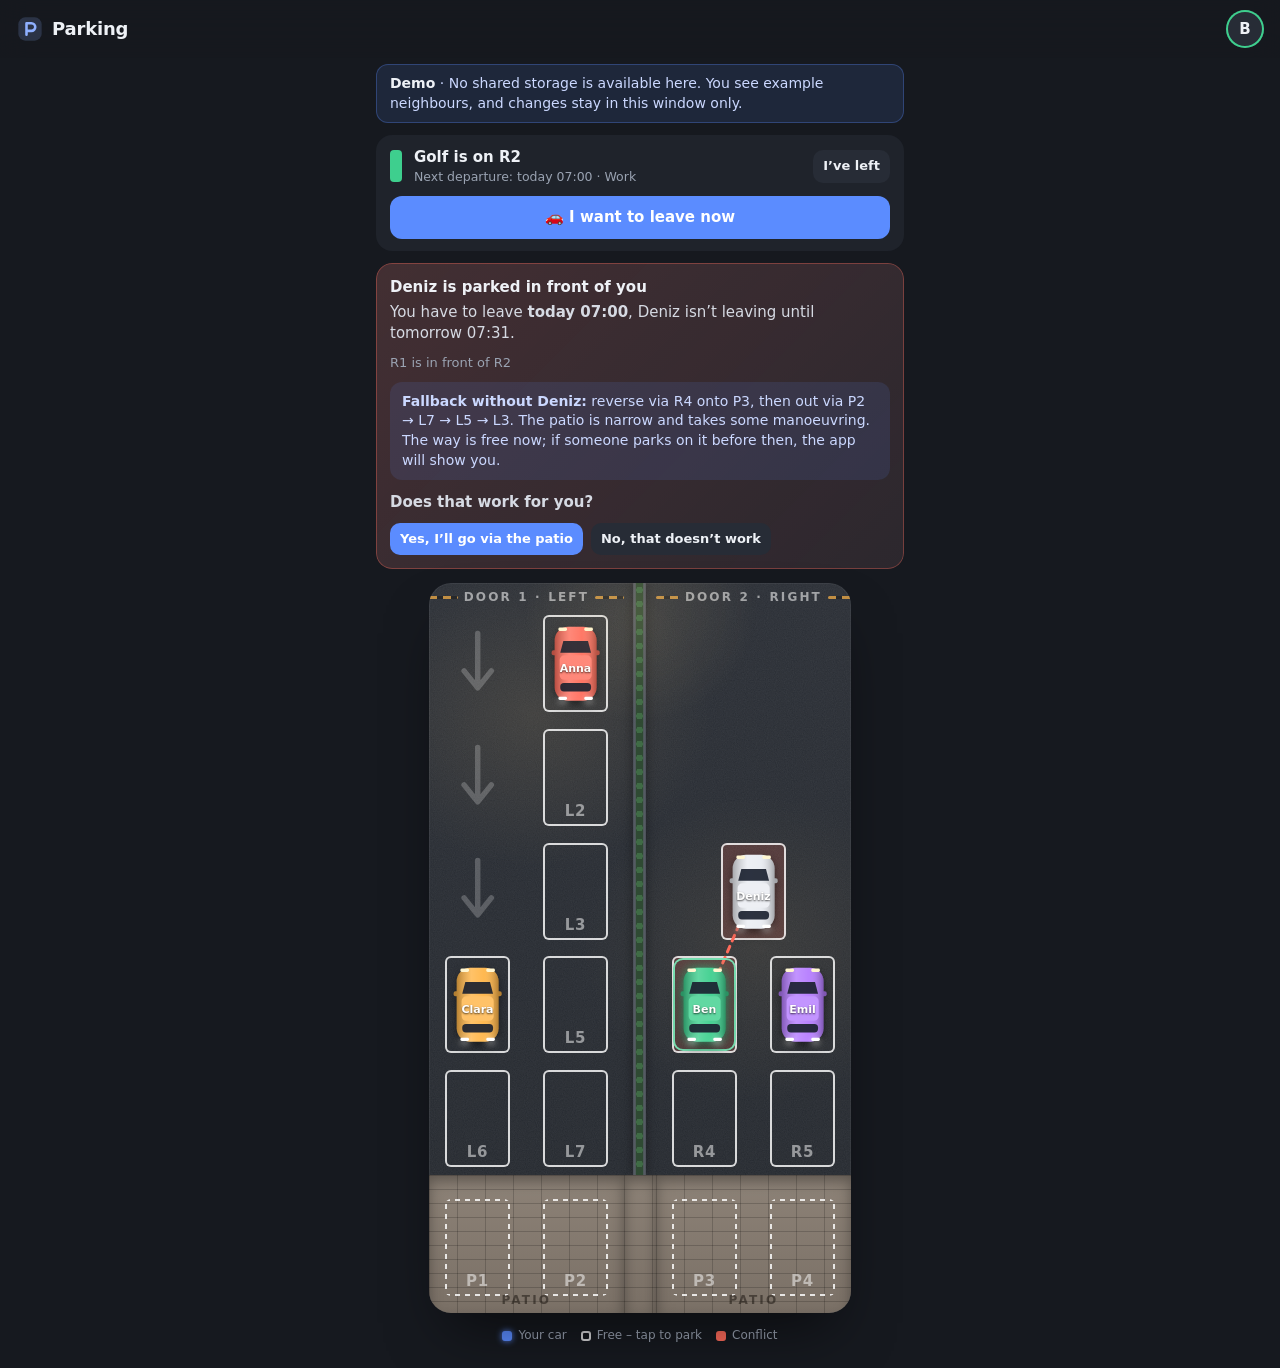
==== commit 2e3e8ac2: "Neue Ausfahrwege: L6 über L7/L5, R4 über R5/R3, R5 über R4/R2 L6 kam bisher nur über L4 raus. Laut N" ====
--- a/docs/index.html
+++ b/docs/index.html
@@ -866,10 +866,11 @@
 const EXITS = {
   L1: [null], L2: [null], L3: [null], L4: [null],   // Fahrspur links neben L1–L3
   L5: ['L3', 'L4'],
-  L6: ['L4'],
+  L6: ['L4', 'L7'],                                 // über L4 oder seitlich auf L7, dann über L5
   L7: ['L5', 'L6'],                                 // gerade über L5 oder schräg über L6
   R1: [null],                                       // steht mittig vor beiden Spalten
-  R2: ['R1'], R3: ['R1'], R4: ['R2'], R5: ['R3'],
+  R2: ['R1'], R3: ['R1'],
+  R4: ['R2', 'R5'], R5: ['R3', 'R4'],               // seitlich auf den Nachbarplatz, dann gerade hinaus
   P1: ['L6', 'P2'],                                 // Trennwand endet vor dem Patio
   P2: ['L7', 'P1', 'P3'],
   P3: ['R4', 'P2', 'P4'],
@@ -2028,10 +2029,11 @@
   mk('demo-anna', 'Anna', t('EG links'), 'Polo', '#ff6b5b', { weekdays: 127, time: '09:00', label: t('Arbeit') });
   mk('demo-ben', 'Ben', t('EG rechts'), 'Golf', '#3ecf8e', { weekdays: 127, time: '07:00', label: t('Arbeit') });
   mk('demo-clara', 'Clara', t('1. OG'), 'Mini', '#ffb547', { weekdays: 127, time: '08:15', label: t('Schule') });
-  mk('demo-deniz', 'Deniz', t('2. OG'), 'Tesla', '#e9ecf2', null, { id: 'p1', at: iso(now + 20 * 3600e3), note: t('Ausflug') });
+  mk('demo-deniz', 'Deniz', t('2. OG'), 'Tesla', '#e9ecf2', null, { id: 'p1', at: iso(now + 30 * 3600e3), note: t('Ausflug') });
   mk('demo-emil', 'Emil', t('2. OG'), 'Kombi', '#b57cff', { weekdays: 127, time: '06:30', label: t('Frühschicht') });
   const park = (spot, who) => { R.spots[spot] = { car_id: `car-${who}`, resident_id: who, parked_at: ago }; };
-  park('L1', 'demo-anna'); park('L4', 'demo-clara'); park('L6', 'demo-ben'); park('R1', 'demo-deniz'); park('R3', 'demo-emil');
+  // Ben (du) steht auf R2 hinter Deniz (R1), der erst übermorgen fährt → Konflikt mit Patio-Notweg als Beispiel
+  park('L1', 'demo-anna'); park('L4', 'demo-clara'); park('R2', 'demo-ben'); park('R1', 'demo-deniz'); park('R3', 'demo-emil');
   uid = 'demo-ben';   // in der Demo bist du Ben
 }
 
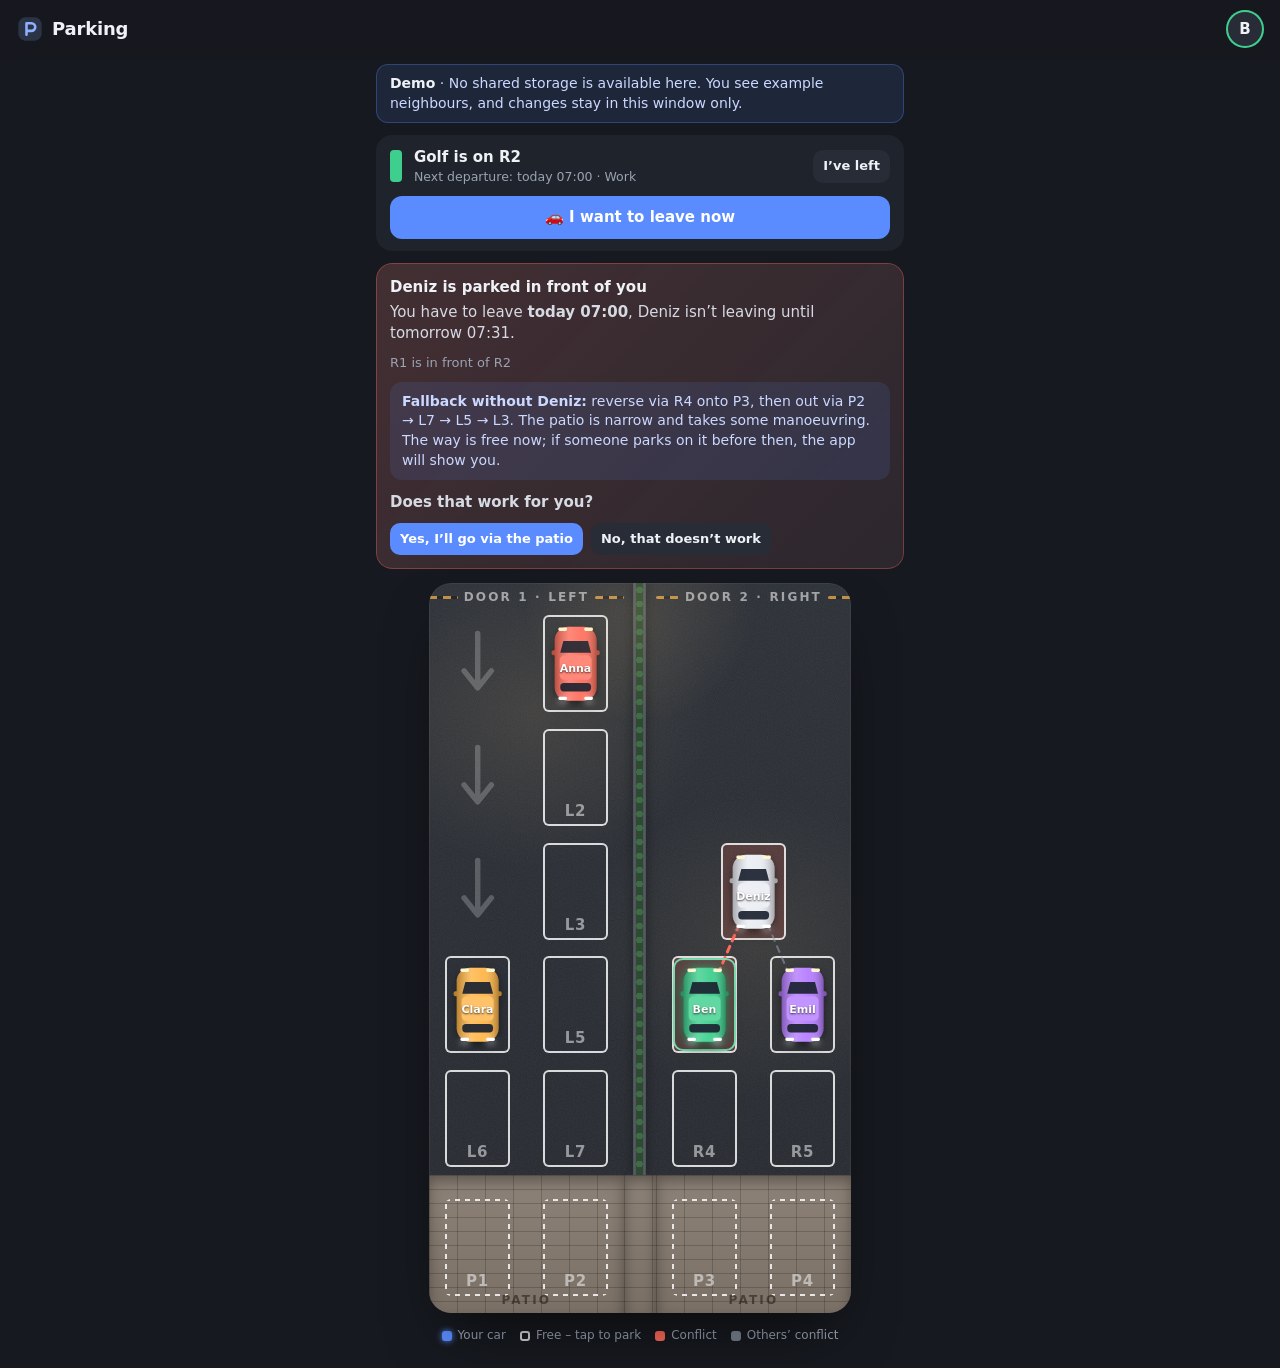
==== commit 67c61929: "Konflikte anderer als graue Linie auf der Grafik Jeder sieht offene Konflikte anderer Nachbarn als b" ====
--- a/docs/index.html
+++ b/docs/index.html
@@ -286,6 +286,8 @@
 @keyframes wait { 0%, 100% { box-shadow: inset 0 0 0 2px var(--paint); } 50% { box-shadow: inset 0 0 0 3px var(--amber), 0 0 16px rgba(255, 181, 71, .5); } }
 .links line { stroke: var(--warn); stroke-width: 3; stroke-dasharray: 6 6; stroke-linecap: round; animation: dash 1s linear infinite; }
 .links circle { fill: var(--warn); }
+.links line.other { stroke: var(--muted); stroke-width: 2; opacity: .55; animation: none; }
+.links circle.other { fill: var(--muted); opacity: .55; }
 
 .legend { display: flex; gap: 14px; flex-wrap: wrap; justify-content: center; color: var(--muted); font-size: 12px; margin: 14px 0 0; }
 .legend span { display: inline-flex; align-items: center; gap: 6px; }
@@ -293,6 +295,7 @@
 .dot.mine { background: var(--accent); box-shadow: 0 0 6px var(--accent); }
 .dot.free { box-shadow: inset 0 0 0 2px var(--paint); }
 .dot.warn { background: var(--warn); }
+.dot.other { background: var(--muted); opacity: .6; }
 
 /* ── Bottom Sheet ─────────────────────────────────────── */
 .sheet-backdrop {
@@ -412,6 +415,7 @@
       <span><i class="dot mine"></i><span data-i18n>Dein Auto</span></span>
       <span><i class="dot free"></i><span data-i18n>Frei – antippen zum Parken</span></span>
       <span><i class="dot warn"></i><span data-i18n>Konflikt</span></span>
+      <span><i class="dot other"></i><span data-i18n>Konflikt anderer</span></span>
     </p>
   </main>
 
@@ -497,6 +501,10 @@
   'Dein Auto': 'Your car',
   'Frei – antippen zum Parken': 'Free – tap to park',
   'Konflikt': 'Conflict',
+  'Konflikt anderer': 'Others’ conflict',
+  'Konflikte anderer hier': 'Other neighbours’ conflicts here',
+  '{a_name} ({a_spot}) steht vor {b_name} ({b_spot})': '{a_name} ({a_spot}) is in front of {b_name} ({b_spot})',
+  '{b_name} muss {b_when} raus, {a_name} fährt erst {a_when}.': '{b_name} has to leave {b_when}, {a_name} isn’t leaving until {a_when}.',
   'Tür 1 · links': 'Door 1 · left',
   'Tür 2 · rechts': 'Door 2 · right',
   'Fehler {n}': 'Error {n}',
@@ -1100,7 +1108,7 @@
 
   // Konflikte
   const occ = new Map(spots.filter((s) => s.occupant).map((s) => [s.id, { carId: s.occupant.car_id, dep: s.occupant.next_departure ? Date.parse(s.occupant.next_departure.at) : null }]));
-  const conflicts = [], patio_reservations = [];
+  const conflicts = [], other_conflicts = [], patio_reservations = [];
   const allOccupied = new Set(occ.keys());
   for (const { blocker, blocked } of findBlockings(occ)) {
     const a = bySpot[blocker].occupant, b = bySpot[blocked].occupant;
@@ -1125,7 +1133,7 @@
     if (uid && (c.blocker_resident_id === uid || c.blocked_resident_id === uid)) {
       c.role = c.blocker_resident_id === uid ? 'blocker' : 'blocked';
       conflicts.push(c);
-    }
+    } else if (status === 'open') other_conflicts.push(c);   // nur als graue Linie auf der Grafik
   }
   conflicts.sort((x, y) => x.blocked_departs_at.localeCompare(y.blocked_departs_at));
 
@@ -1153,7 +1161,7 @@
       c.patio_now = c.spot_id && c.patio_route !== 'never' ? patioRoute(c.spot_id, others) : null;
     }
   }
-  return { lot: LOT, zones: ZONES, spots, exits: EXIT_LIST, me, conflicts, leave_requests, patio_reservations };
+  return { lot: LOT, zones: ZONES, spots, exits: EXIT_LIST, me, conflicts, other_conflicts, leave_requests, patio_reservations };
 }
 
 function isRequestActive(q, now = Date.now()) {
@@ -1500,6 +1508,7 @@
     return `<line class="${cls}" x1="${x1}%" y1="${y1}%" x2="${x2}%" y2="${y2}%"/><circle class="${cls}" cx="${x2}%" cy="${y2}%" r="5"/>`;
   };
   $('#links').innerHTML = S.conflicts.filter((c) => c.status === 'open').map((c) => line(c.blocker_spot, c.blocked_spot)).join('')
+    + S.other_conflicts.map((c) => line(c.blocker_spot, c.blocked_spot, 'other')).join('')
     + S.leave_requests.flatMap((r) => r.blockers.map((b) => line(b.spot, r.requester_spot, 'req'))).join('');
 }
 
@@ -1767,7 +1776,17 @@
   const ahead = aheadOf(spot.id), behind = movesInto(spot.id);
   return `<dl class="kv"><dt>${t('Ausfahrt')}</dt><dd>${esc(wayText(spot))}</dd></dl>`
     + (ahead.length ? `<h3>${t(ahead.length > 1 ? 'Ausfahrt über (einer muss frei sein)' : 'Ausfahrt über')}</h3><div class="list">${ahead.map(line).join('')}</div>` : '')
-    + (behind.length ? `<h3>${t('Fährt über diesen Platz raus')}</h3><div class="list">${behind.map(line).join('')}</div>` : '');
+    + (behind.length ? `<h3>${t('Fährt über diesen Platz raus')}</h3><div class="list">${behind.map(line).join('')}</div>` : '')
+    + otherConflictsHtml(spot);
+}
+
+/** Offene Konflikte anderer Nachbarn an diesem Platz (graue Linien auf der Grafik). */
+function otherConflictsHtml(spot) {
+  const list = (S.other_conflicts ?? []).filter((c) => c.blocker_spot === spot.code || c.blocked_spot === spot.code);
+  if (!list.length) return '';
+  return `<h3>${t('Konflikte anderer hier')}</h3><div class="list">${list.map((c) => `<div class="item"><div class="grow">
+      <b>${t('{a_name} ({a_spot}) steht vor {b_name} ({b_spot})', { a_name: esc(c.blocker_name), a_spot: esc(c.blocker_spot), b_name: esc(c.blocked_name), b_spot: esc(c.blocked_spot) })}</b>
+      <small>${t('{b_name} muss {b_when} raus, {a_name} fährt erst {a_when}.', { b_name: esc(c.blocked_name), b_when: esc(fmtWhen(c.blocked_departs_at)), a_name: esc(c.blocker_name), a_when: c.blocker_departs_at ? esc(fmtWhen(c.blocker_departs_at)) : t('zu unbekannter Zeit') })}</small></div></div>`).join('')}</div>`;
 }
 
 /** Welche Konflikte entstünden, wenn `car` mit Ausfahrt `depIso` auf `spot` parkt? */
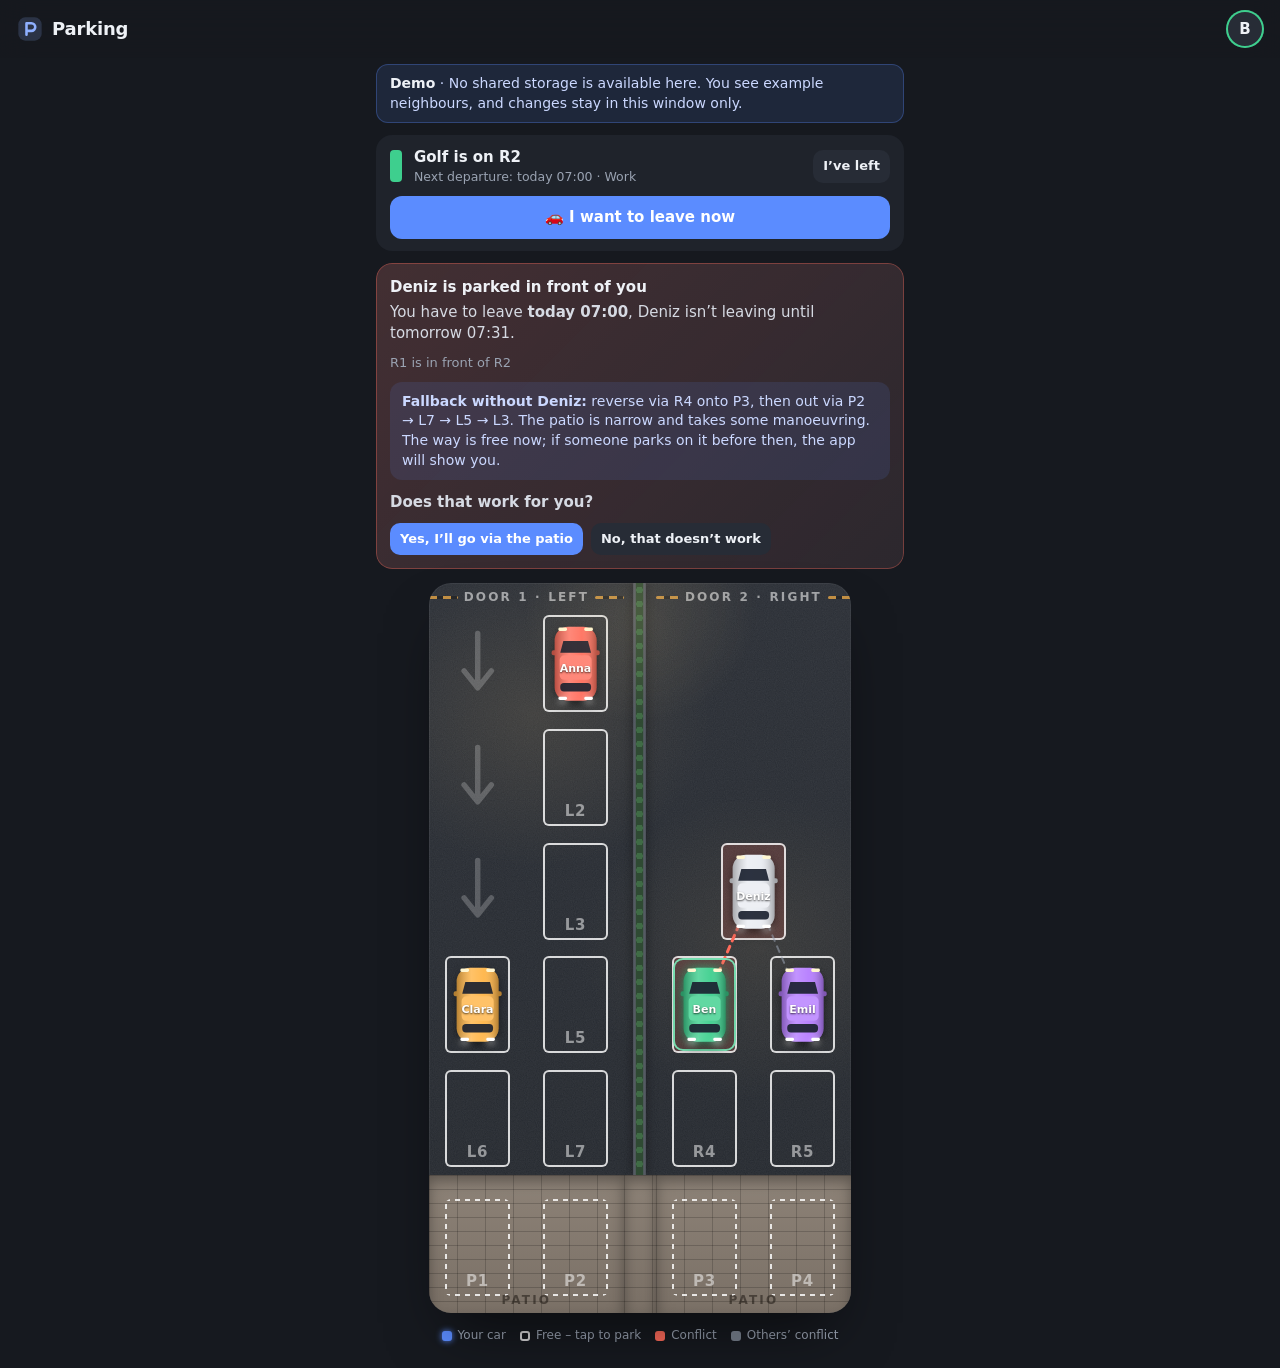
==== commit 7de1f68e: "Spanisch als dritte Sprache Oberfläche, Benachrichtigungen und Fehlermeldungen auf Spanisch (tú). Sp" ====
--- a/docs/index.html
+++ b/docs/index.html
@@ -452,18 +452,23 @@
     </svg>
   </template>
 <script>
-// Sprachen der Oberfläche: Deutsch (Grundsprache) und Englisch.
+// Sprachen der Oberfläche: Deutsch (Grundsprache), Englisch und Spanisch.
 // Texte stehen im Code auf Deutsch mit {platzhaltern}: t('{car} steht auf {spot}', { car, spot }).
 // Fehlt eine Übersetzung, erscheint der deutsche Text.
-// Sprache: von Hand gewählt (Profil) oder die des Geräts – Englisch, wenn das Gerät Englisch spricht, sonst Deutsch.
+// Sprache: von Hand gewählt (Profil) oder die des Geräts – Deutsch bei deutschem Gerät, Spanisch bei spanischem,
+// sonst Englisch.
 // Wird auch in die Artefakt-Seite eingebaut (artifact/build.py).
+
+const LANGS = ['de', 'en', 'es'];
+const LANG_NAMES = { de: 'Deutsch', en: 'English', es: 'Español' };
 
 const LANG = (() => {
   try {
     const s = localStorage.getItem('park.lang');
-    if (s === 'de' || s === 'en') return s;
+    if (LANGS.includes(s)) return s;
   } catch { /* privat */ }
-  return /^en\b/i.test(navigator.language || '') ? 'en' : 'de';
+  const dev = (navigator.language || '').toLowerCase();
+  return dev.startsWith('de') ? 'de' : dev.startsWith('es') ? 'es' : 'en';
 })();
 
 function setLang(lang) {
@@ -471,20 +476,28 @@
 }
 
 function t(de, params) {
-  let s = LANG === 'en' ? (I18N_EN[de] ?? de) : de;
+  const dict = LANG === 'en' ? I18N_EN : LANG === 'es' ? I18N_ES : null;
+  let s = dict ? (dict[de] ?? de) : de;
   if (params) s = s.replace(/\{(\w+)\}/g, (m, k) => (k in params ? params[k] : m));
   return s;
 }
 
-const WD_SHORT = LANG === 'en' ? ['Mon', 'Tue', 'Wed', 'Thu', 'Fri', 'Sat', 'Sun'] : ['Mo', 'Di', 'Mi', 'Do', 'Fr', 'Sa', 'So'];
+const WD_SHORT = {
+  de: ['Mo', 'Di', 'Mi', 'Do', 'Fr', 'Sa', 'So'],
+  en: ['Mon', 'Tue', 'Wed', 'Thu', 'Fri', 'Sat', 'Sun'],
+  es: ['lun', 'mar', 'mié', 'jue', 'vie', 'sáb', 'dom'],
+}[LANG];
 const MONTHS_EN = ['Jan', 'Feb', 'Mar', 'Apr', 'May', 'Jun', 'Jul', 'Aug', 'Sep', 'Oct', 'Nov', 'Dec'];
-
-/** Tag als Wort („morgen“) oder kurz mit Datum („Mo 10.11.“ / „Mon 10 Nov“). wd: 0 = Montag. */
+const MONTHS_ES = ['ene', 'feb', 'mar', 'abr', 'may', 'jun', 'jul', 'ago', 'sep', 'oct', 'nov', 'dic'];
+
+/** Tag als Wort („morgen“) oder kurz mit Datum („Mo 10.11.“ / „Mon 10 Nov“ / „lun 10 nov“). wd: 0 = Montag. */
 function fmtDay(diff, wd, day, month) {
   const word = { 0: 'heute', 1: 'morgen', 2: 'übermorgen' }[diff];
   if (word) return t(word);
   const pad = (n) => String(n).padStart(2, '0');
-  return LANG === 'en' ? `${WD_SHORT[wd]} ${day} ${MONTHS_EN[month - 1]}` : `${WD_SHORT[wd]} ${pad(day)}.${pad(month)}.`;
+  if (LANG === 'en') return `${WD_SHORT[wd]} ${day} ${MONTHS_EN[month - 1]}`;
+  if (LANG === 'es') return `${WD_SHORT[wd]} ${day} ${MONTHS_ES[month - 1]}`;
+  return `${WD_SHORT[wd]} ${pad(day)}.${pad(month)}.`;
 }
 
 /** Feste Texte in der HTML-Seite: data-i18n (Inhalt) und data-i18n-aria (aria-label). */
@@ -831,6 +844,343 @@
   'Weg ist frei 🚗 Du kannst jetzt rausfahren.': 'The way is clear 🚗 You can drive out now.',
 };
 
+const I18N_ES = {
+  // Allgemein & Seite
+  'Parkplatz': 'Aparcamiento',
+  'Profil': 'Perfil',
+  'Dein Auto': 'Tu coche',
+  'Frei – antippen zum Parken': 'Libre – toca para aparcar',
+  'Konflikt': 'Conflicto',
+  'Konflikt anderer': 'Conflicto de otros',
+  'Konflikte anderer hier': 'Conflictos de otros vecinos aquí',
+  '{a_name} ({a_spot}) steht vor {b_name} ({b_spot})': '{a_name} ({a_spot}) está delante de {b_name} ({b_spot})',
+  '{b_name} muss {b_when} raus, {a_name} fährt erst {a_when}.': '{b_name} tiene que salir {b_when}, {a_name} no sale hasta {a_when}.',
+  'Tür 1 · links': 'Puerta 1 · izquierda',
+  'Tür 2 · rechts': 'Puerta 2 · derecha',
+  'Fehler {n}': 'Error {n}',
+  'Server nicht erreichbar: {msg}': 'No se puede conectar con el servidor: {msg}',
+  'Das hat nicht geklappt': 'No ha funcionado',
+  'Gespeichert': 'Guardado',
+  'Speichern': 'Guardar',
+  'Hinzugefügt': 'Añadido',
+  'Gelöscht': 'Borrado',
+  'Entfernt': 'Eliminado',
+  'Löschen': 'Borrar',
+  'Schließen': 'Cerrar',
+  'Weiter': 'Siguiente',
+  'Später': 'Más tarde',
+
+  // Zeit
+  'unbekannt': 'desconocido',
+  'heute': 'hoy',
+  'morgen': 'mañana',
+  'übermorgen': 'pasado mañana',
+  'täglich': 'a diario',
+  'Mo–Fr': 'lun–vie',
+  'Sa–So': 'sáb–dom',
+  'keine Ausfahrt bekannt': 'sin salida prevista',
+  'zu unbekannter Zeit': 'a una hora desconocida',
+
+  // Wege
+  'rückwärts über {via} auf {to}': 'marcha atrás por {via} hasta {to}',
+  'rückwärts auf {to}': 'marcha atrás hasta {to}',
+  ', dann über {via} hinaus': ', luego salir por {via}',
+  ', dann hinaus': ', luego salir',
+  'direkt': 'directamente',
+  'direkt oder über {via}': 'directamente o por {via}',
+  'über {via}': 'por {via}',
+  ' oder ': ' o ',
+  ' und ': ' y ',
+
+  // Stellplätze
+  'Platz {spot}, belegt von {name}': 'Plaza {spot}, ocupada por {name}',
+  'Platz {spot}, belegt': 'Plaza {spot}, ocupada',
+  'Platz {spot}, frei': 'Plaza {spot}, libre',
+  'Patio-Platz': 'Plaza del patio',
+  'Ausfahrt': 'Salida',
+  'Ausfahrt über': 'Salida por',
+  'Ausfahrt über (einer muss frei sein)': 'Salida por (una tiene que estar libre)',
+  'Fährt über diesen Platz raus': 'Sale pasando por esta plaza',
+  'frei': 'libre',
+  'fährt {when}': 'sale {when}',
+
+  // Status
+  'Willkommen!': '¡Bienvenido/a!',
+  'Melde dich an, um Plätze zu belegen und Konflikte zu sehen.': 'Regístrate para ocupar plazas y ver conflictos.',
+  'Trag dich ein, um Plätze zu belegen und Konflikte zu sehen.': 'Regístrate para ocupar plazas y ver conflictos.',
+  'Loslegen': 'Empezar',
+  'Noch kein Auto': 'Todavía sin coche',
+  'Leg dein Auto an, dann kannst du parken.': 'Añade tu coche y podrás aparcar.',
+  'Auto anlegen': 'Añadir coche',
+  '{car} steht auf {spot}': '{car} está en {spot}',
+  'Nächste Ausfahrt: {dep}': 'Próxima salida: {dep}',
+  '{car} ist unterwegs': '{car} está fuera',
+  'Zurück? Tippe auf einen freien Platz.': '¿Has vuelto? Toca una plaza libre.',
+  'Losgefahren': 'Ya he salido',
+  '🚗 Ich will gleich rausfahren': '🚗 Quiero salir ahora',
+  'Gute Fahrt! 👋': '¡Buen viaje! 👋',
+
+  // Rausfahr-Anfrage
+  'Danke! Bescheid gegeben 👍': '¡Gracias! Avisado 👍',
+  'Bescheid gegeben': 'Avisado',
+  'Nochmal geklingelt 🔔': 'Has vuelto a avisar 🔔',
+  'Anfrage beendet': 'Solicitud terminada',
+  '{names} wurde benachrichtigt': 'Se ha avisado a {names}',
+  '{names} wurden benachrichtigt': 'Se ha avisado a {names}',
+  '{names} sieht deine Anfrage': '{names} ve tu solicitud',
+  '{names} sehen deine Anfrage': '{names} ven tu solicitud',
+  'Anfrage gestartet': 'Solicitud enviada',
+  'dein eigenes Auto': 'tu propio coche',
+  '✓ kommt sofort': '✓ viene enseguida',
+  '⏱ in ~{n} Min.': '⏱ en unos {n} min',
+  '… noch keine Antwort': '… todavía sin respuesta',
+  'Bei mehreren Wegen reicht es, wenn einer davon Platz macht.': 'Si hay varias salidas, basta con que una de ellas quede libre.',
+  'Du willst raus – Anfrage läuft': 'Quieres salir – solicitud en curso',
+  '{car} auf {spot} · seit {n} Min.': '{car} en {spot} · desde hace {n} min',
+  ' · mehrere müssen nacheinander weg': ' · varios tienen que moverse uno tras otro',
+  '🔔 Nochmal klingeln': '🔔 Volver a avisar',
+  'Hat sich erledigt': 'Ya no hace falta',
+  'Nachklingeln ab {time} möglich. Ist der Weg frei, bekommst du Bescheid.': 'Puedes volver a avisar a partir de las {time}. Te avisaremos cuando el camino esté libre.',
+  'Nachklingeln ab {time} möglich. Ist der Weg frei, endet die Anfrage von selbst.': 'Puedes volver a avisar a partir de las {time}. La solicitud termina sola cuando el camino esté libre.',
+  'Du hast geantwortet: kommst sofort.': 'Has respondido: vas enseguida.',
+  'Du hast geantwortet: in ~{n} Min.': 'Has respondido: en unos {n} min.',
+  '🚗 {name} will gleich rausfahren': '🚗 {name} quiere salir ahora',
+  'Dein {car} auf {spot} steht im Weg ({their_spot}). Bitte kurz umparken.': 'Tu {car} en {spot} está bloqueando el paso ({their_spot}). Por favor, muévelo un momento.',
+  'Alternativ könnte auch {who} Platz machen.': 'También podría dejar paso {who}.',
+  'Komme sofort': 'Voy enseguida',
+  'Dauert ~15 Min.': 'Unos 15 min',
+
+  // Patio-Notweg
+  'Notlösung übers Patio?': '¿Salida de emergencia por el patio?',
+  'Gerade steht dir jemand im Weg. Ohne einen Nachbarn zu stören, kämst du so raus:': 'Ahora mismo alguien te bloquea. Sin molestar a ningún vecino, podrías salir así:',
+  'Das Patio ist schmal und braucht etwas Rangieren. Nimm den Weg nur, wenn dein Auto passt und du das magst.': 'El patio es estrecho y hay que maniobrar un poco. Usa este camino solo si tu coche cabe y te sientes cómodo/a.',
+  'Ja, ich fahre übers Patio': 'Sí, salgo por el patio',
+  'Nein, Nachbarn fragen': 'No, avisar a los vecinos',
+  'Kommt für mein Auto nie in Frage': 'Nunca es una opción para mi coche',
+  'Gute Fahrt übers Patio! Tippe danach auf „Losgefahren“.': '¡Buen viaje por el patio! Después toca «Ya he salido».',
+  'Gemerkt: kein Patio-Notweg': 'Anotado: sin salida por el patio',
+  'Alles klar – gute Fahrt übers Patio': 'De acuerdo – buen viaje por el patio',
+
+  // Konflikte
+  'Tausch vereinbart 🤝': 'Intercambio acordado 🤝',
+  'Tausch-Wunsch gesendet': 'Propuesta de intercambio enviada',
+  'Tausch-Wunsch gespeichert': 'Propuesta de intercambio guardada',
+  'Plätze getauscht 🎉': 'Plazas intercambiadas 🎉',
+  '{a} steht vor {b}': '{a} está delante de {b}',
+  'Du stehst dir selbst im Weg': 'Te estás bloqueando a ti mismo/a',
+  '{b_car} ({b_spot}) muss {b_when} raus, {a_car} ({a_spot}) steht davor.': '{b_car} ({b_spot}) tiene que salir {b_when}, {a_car} ({a_spot}) está delante.',
+  'Umgeparkt ✓': 'Movido ✓',
+  'Du fährst übers Patio raus': 'Sales por el patio',
+  'Zugesagt: {route}. Parkt bis {when} jemand auf diesem Weg, sagt dir die App Bescheid.': 'Acordado: {route}. Si alguien aparca en ese camino antes de {when}, la app te avisará.',
+  'Zugesagt: {route}. Parkt bis {when} jemand auf diesem Weg, zeigt dir die App das hier an.': 'Acordado: {route}. Si alguien aparca en ese camino antes de {when}, la app lo mostrará aquí.',
+  'Doch nicht': 'Mejor no',
+  '{name} weicht übers Patio aus': '{name} saldrá por el patio',
+  'Du musst nichts tun. Wird der Patio-Weg zugeparkt, meldet sich die App wieder.': 'No tienes que hacer nada. Si alguien bloquea el camino del patio, la app te avisará.',
+  '{name} steht vor dir': '{name} está aparcado/a delante de ti',
+  'Du musst {b_when} raus, {name} fährt erst {a_when}.': 'Tienes que salir {b_when}, {name} no sale hasta {a_when}.',
+  '{name} muss {b_when} raus, du fährst erst {a_when}.': '{name} tiene que salir {b_when}, tú no sales hasta {a_when}.',
+  'Notlösung ohne {name}:': 'Salida de emergencia sin {name}:',
+  'Das Patio ist schmal und braucht etwas Rangieren. Der Weg ist jetzt frei; parkt bis dahin jemand darauf, sagt dir die App Bescheid.': 'El patio es estrecho y hay que maniobrar un poco. Ahora el camino está libre; si alguien aparca en él antes, la app te avisará.',
+  'Das Patio ist schmal und braucht etwas Rangieren. Der Weg ist jetzt frei; parkt bis dahin jemand darauf, zeigt dir die App das an.': 'El patio es estrecho y hay que maniobrar un poco. Ahora el camino está libre; si alguien aparca en él antes, la app te lo mostrará.',
+  'Kommt das für dich in Frage?': '¿Te sirve esta opción?',
+  'Nein, kommt nicht in Frage': 'No, no me sirve',
+  '{name} wird gerade gefragt, ob der Patio-Notweg in Frage kommt. Du kannst trotzdem schon einen Tausch anbieten.': 'Se está preguntando a {name} si le sirve la salida por el patio. Aun así, ya puedes proponer un intercambio.',
+  '{name} wird gefragt, ob der Patio-Notweg in Frage kommt. Du kannst trotzdem schon einen Tausch anbieten.': 'Se pregunta a {name} si le sirve la salida por el patio. Aun así, ya puedes proponer un intercambio.',
+  'Tausch vereinbart mit {name}': 'Intercambio acordado con {name}',
+  '{a} ↔ {b}: Parkt heute noch um und tippt dann hier.': '{a} ↔ {b}: Cambiad hoy de plaza y luego tocad aquí.',
+  'Getauscht ✓': 'Intercambiado ✓',
+  'Du lässt {name} raus': 'Dejas salir a {name}',
+  'Zugesagt: Du fährst {when} rechtzeitig zur Seite. Du bekommst vorher eine Erinnerung.': 'Acordado: te apartarás a tiempo {when}. Recibirás un recordatorio antes.',
+  'Zugesagt: Du fährst {when} rechtzeitig zur Seite.': 'Acordado: te apartarás a tiempo {when}.',
+  'Doch lieber heute tauschen': 'Mejor intercambiar hoy',
+  '{name} lässt dich raus': '{name} te dejará salir',
+  '{name} fährt {when} rechtzeitig zur Seite.': '{name} se apartará a tiempo {when}.',
+  'Lieber heute tauschen': 'Mejor intercambiar hoy',
+  '{name} möchte heute Abend tauschen': '{name} quiere intercambiar esta noche',
+  'Einverstanden': 'De acuerdo',
+  'Nein, ich fahre zur Seite': 'No, me apartaré',
+  'Nein danke': 'No, gracias',
+  'Warte auf {name}': 'Esperando a {name}',
+  'Du hast einen Tausch vorgeschlagen ({a} ↔ {b}). {name} wurde benachrichtigt.': 'Has propuesto un intercambio ({a} ↔ {b}). Se ha avisado a {name}.',
+  'Du hast einen Tausch vorgeschlagen ({a} ↔ {b}). {name} sieht den Vorschlag beim nächsten Öffnen.': 'Has propuesto un intercambio ({a} ↔ {b}). {name} verá la propuesta la próxima vez que abra la app.',
+  'Doch nicht – ich fahre zur Seite': 'Mejor no – me apartaré',
+  'Du blockierst {name}': 'Estás bloqueando a {name}',
+  'Heute Abend tauschen': 'Intercambiar esta noche',
+  'Ich fahre {time} zur Seite': 'Me aparto a las {time}',
+  'Tausch vorschlagen': 'Proponer intercambio',
+  'Wir klären das morgens': 'Lo arreglamos por la mañana',
+  'Angemeldet als {name}': 'Has iniciado sesión como {name}',
+
+  // Parken
+  'Auf {spot} parken': 'Aparcar en {spot}',
+  '{where} · Ausfahrt {way}': '{where} · salida {way}',
+  'Welches Auto?': '¿Qué coche?',
+  'Wann fährst du als Nächstes?': '¿Cuándo sales la próxima vez?',
+  'Datum & Uhrzeit': 'Fecha y hora',
+  'in 1 Std.': 'en 1 h',
+  'morgen 7:00': 'mañana 7:00',
+  'morgen 9:00': 'mañana 9:00',
+  'Hier geparkt': 'Aparcado aquí',
+  'Wie geplant · {when}': 'Según lo previsto · {when}',
+  'Wie üblich · {when}': 'Como siempre · {when}',
+  'Andere Zeit': 'Otra hora',
+  'Weiß ich noch nicht': 'Todavía no lo sé',
+  'Von {spot} hierher umparken': 'Mover aquí desde {spot}',
+  '⚠️ Du würdest {who} zuparken.': '⚠️ Bloquearías a {who}.',
+  ', käme nur noch über den Patio-Notweg raus': ', solo podría salir por el patio',
+  '⚠️ {name} will {when} über diesen Platz übers Patio raus ({route}). Wenn du hier parkst, ist dieser Notweg zu.': '⚠️ {name} quiere salir por el patio pasando por esta plaza {when} ({route}). Si aparcas aquí, esa salida queda bloqueada.',
+  '⚠️ {who} steht vor dir.': '⚠️ {who} está aparcado/a delante de ti.',
+  '⚠️ {who} stehen vor dir – einer davon müsste vorher weg.': '⚠️ {who} están aparcados delante de ti – uno de ellos tendría que moverse antes.',
+  'Ohne Ausfahrzeit giltst du für Autos hinter dir als Blockierer.': 'Sin hora de salida, cuentas como bloqueo para los coches que tienes detrás.',
+  'Tipp: Auf {spot} gäbe es keinen Konflikt.': 'Consejo: en {spot} no habría conflicto.',
+  'Dorthin': 'Ir allí',
+  '✓ Kein Konflikt mit deinen Nachbarn.': '✓ Ningún conflicto con tus vecinos.',
+  'Bitte eine Uhrzeit wählen': 'Elige una hora, por favor',
+
+  // Eigenes / fremdes Auto
+  'Geparkt {when}': 'Aparcado {when}',
+  'geparkt {when}': 'aparcado {when}',
+  'Nächste Ausfahrt': 'Próxima salida',
+  'einmalig': 'puntual',
+  'üblich': 'habitual',
+  'Andere Ausfahrt': 'Otra salida',
+  'Andere Ausfahrzeit eintragen': 'Indicar otra hora de salida',
+  'Übliche Fahrt {day} fällt aus': 'El viaje habitual de {day} no se hace',
+  'Geplante Fahrt löschen': 'Borrar viaje previsto',
+  'Ausfahrt gespeichert': 'Salida guardada',
+  'Übliche Fahrt ausgelassen': 'Viaje habitual omitido',
+
+  // Profil
+  'Hallo {name}': 'Hola, {name}',
+  'Dein Profil': 'Tu perfil',
+  'Name': 'Nombre',
+  'Wohnung / Klingel': 'Piso / timbre',
+  'Deine Autos': 'Tus coches',
+  'Keine übliche Ausfahrzeit': 'Sin hora de salida habitual',
+  '+ Auto hinzufügen': '+ Añadir coche',
+  'Sprache': 'Idioma',
+  'Benachrichtigungen': 'Notificaciones',
+  'Push ist auf dem Server nicht eingerichtet.': 'Las notificaciones push no están configuradas en el servidor.',
+  'Dieser Browser kann keine Push-Nachrichten. Auf dem iPhone: Teilen → „Zum Home-Bildschirm“, dann die App von dort öffnen.': 'Este navegador no puede recibir notificaciones push. En iPhone: Compartir → «Añadir a pantalla de inicio» y abre la app desde allí.',
+  'Aktiv auf {n} Gerät(en).': 'Activo en {n} dispositivo(s).',
+  'Noch nicht aktiviert.': 'Todavía no activado.',
+  'Auf diesem Gerät aktivieren': 'Activar en este dispositivo',
+  'Test senden': 'Enviar prueba',
+  'Test gesendet': 'Prueba enviada',
+  'Weitere Geräte': 'Otros dispositivos',
+  'Öffne diesen Link auf einem anderen Gerät, um dich dort anzumelden. Nicht weitergeben!': 'Abre este enlace en otro dispositivo para iniciar sesión allí. ¡No lo compartas!',
+  'Anmelde-Link kopieren': 'Copiar enlace de acceso',
+  'Link kopiert': 'Enlace copiado',
+  'Anmelde-Link:': 'Enlace de acceso:',
+  'Auf diesem Gerät abmelden': 'Cerrar sesión en este dispositivo',
+  'Abmelden? Ohne Anmelde-Link kommst du nicht mehr in dieses Profil.': '¿Cerrar sesión? Sin el enlace de acceso no podrás volver a este perfil.',
+  'Diese Version der App kann keine Push-Nachrichten schicken. Solange die Seite offen ist, siehst du neue Konflikte und Anfragen sofort, und der Tab-Titel zeigt die Anzahl.': 'Esta versión de la app no puede enviar notificaciones push. Mientras la página esté abierta, verás al instante los nuevos conflictos y solicitudes, y el título de la pestaña muestra cuántos hay.',
+  'Nachbarn einladen': 'Invitar a vecinos',
+  'Teile diese Seite über „Teilen“ mit deinen Nachbarn. Damit sie parken und antworten können, brauchen sie Bearbeitungsrechte, sonst können sie nur zuschauen.': 'Comparte esta página con tus vecinos mediante «Compartir». Para aparcar y responder necesitan permisos de edición; si no, solo pueden mirar.',
+  'Demo': 'Demo',
+  'Das ist eine Demo: Die Nachbarn sind Beispiele, und was du einträgst, bleibt nur in diesem Fenster. Lädst du die Seite neu, beginnt die Demo von vorn.': 'Esto es una demo: los vecinos son ejemplos y lo que introduzcas se queda solo en esta ventana. Si recargas la página, la demo empieza de nuevo.',
+
+  // Auto-Editor
+  'Neues Auto': 'Coche nuevo',
+  'Auto & Ausfahrzeiten': 'Coche y horas de salida',
+  'So erkennen dich die Nachbarn auf dem Parkplatz.': 'Así te reconocen los vecinos en el aparcamiento.',
+  'Name des Autos': 'Nombre del coche',
+  'z. B. Roter Golf': 'p. ej. Golf rojo',
+  'Kennzeichen (optional)': 'Matrícula (opcional)',
+  'Farbe': 'Color',
+  'Farbe {c}': 'Color {c}',
+  'Übliche Ausfahrzeiten': 'Horas de salida habituales',
+  'Fällt aus: {dates}': 'No se hace: {dates}',
+  'rückgängig': 'deshacer',
+  'Noch keine – z. B. Mo–Fr 07:30 zur Arbeit.': 'Todavía ninguna – p. ej. lun–vie 07:30 al trabajo.',
+  'Anlass (Arbeit)': 'Motivo (trabajo)',
+  '+ Übliche Zeit hinzufügen': '+ Añadir hora habitual',
+  'Einmalige Ausfahrten': 'Salidas puntuales',
+  'Keine geplant.': 'Ninguna prevista.',
+  'Notiz': 'Nota',
+  '+ Einmalige Ausfahrt': '+ Salida puntual',
+  'Patio-Notweg': 'Salida de emergencia por el patio',
+  'Rückwärts aufs schmale Patio rangieren und darüber rausfahren. Die App schlägt das nur als Notlösung vor und fragt dich jedes Mal vorher.': 'Entrar marcha atrás en el patio estrecho y salir por él. La app solo lo propone como solución de emergencia y te pregunta antes cada vez.',
+  'Bei Bedarf fragen': 'Preguntar si hace falta',
+  'Kommt nie in Frage': 'Nunca es una opción',
+  'Auto entfernen': 'Eliminar coche',
+  '{car} wirklich entfernen?': '¿Eliminar {car} de verdad?',
+  '{car} wirklich entfernen? Nochmal tippen': '¿Eliminar {car} de verdad? Toca otra vez',
+  'Auto angelegt': 'Coche añadido',
+  'Bitte Datum wählen': 'Elige una fecha, por favor',
+
+  // Anmeldung
+  'Willkommen auf dem Parkplatz 👋': 'Bienvenido/a al aparcamiento 👋',
+  'Trag ein, wo du stehst und wann du losfährst – die App sagt dir, wenn ihr euch zuparkt.': 'Indica dónde aparcas y cuándo sales – la app te avisa cuando os bloqueáis.',
+  'Trag ein, wo du stehst und wann du losfährst. Die App zeigt dir, wenn ihr euch zuparkt.': 'Indica dónde aparcas y cuándo sales. La app te muestra cuándo os bloqueáis.',
+  'Dein Name': 'Tu nombre',
+  'Dein Name, wie ihn die Nachbarn sehen': 'Tu nombre, tal como lo ven los vecinos',
+  'z. B. Anna': 'p. ej. Ana',
+  'Wohnung / Klingel (optional)': 'Piso / timbre (opcional)',
+  'z. B. 2. OG links': 'p. ej. 2.º izquierda',
+  'Einladungscode': 'Código de invitación',
+  'Wann fährst du normalerweise los?': '¿Cuándo sueles salir?',
+  'Zum Beispiel morgens zur Arbeit. Das kannst du später jederzeit ändern.': 'Por ejemplo, por la mañana al trabajo. Puedes cambiarlo cuando quieras.',
+  'Uhrzeit': 'Hora',
+  'Anlass': 'Motivo',
+  'Arbeit': 'Trabajo',
+  'Keine feste Zeit': 'Sin hora fija',
+  'Damit du erfährst, wenn du jemanden zuparkst – oder zugeparkt wirst.': 'Para que sepas cuándo bloqueas a alguien – o cuándo te bloquean a ti.',
+  'Auf dem iPhone: Teilen → „Zum Home-Bildschirm“, dann die App von dort öffnen und hier aktivieren.': 'En iPhone: Compartir → «Añadir a pantalla de inicio», abre la app desde allí y actívalo aquí.',
+  'Benachrichtigungen erlauben': 'Permitir notificaciones',
+  'Fertig! Tippe auf deinen Stellplatz.': '¡Listo! Toca tu plaza.',
+
+  // Push
+  'Push ist auf dem Server nicht eingerichtet': 'Las notificaciones push no están configuradas en el servidor',
+  'Dieser Browser unterstützt keine Push-Nachrichten': 'Este navegador no admite notificaciones push',
+  'Benachrichtigungen wurden nicht erlaubt': 'No se han permitido las notificaciones',
+  'Benachrichtigungen aktiv 🔔': 'Notificaciones activadas 🔔',
+
+  // Artefakt-Version: Hinweise, Speicher, Fehler
+  'Lade den Parkplatz …': 'Cargando el aparcamiento …',
+  'Die Daten sind gerade nicht erreichbar. Die Anzeige kann veraltet sein.': 'Ahora mismo no se puede acceder a los datos. Lo que ves puede no estar actualizado.',
+  '<b>Demo</b> · Hier ist kein gemeinsamer Speicher verfügbar. Du siehst Beispiel-Nachbarn, Änderungen bleiben nur in diesem Fenster.': '<b>Demo</b> · Aquí no hay almacenamiento compartido. Ves vecinos de ejemplo y los cambios se quedan solo en esta ventana.',
+  'Melde dich bei Claude an, um einen Stellplatz zu belegen.': 'Inicia sesión en Claude para ocupar una plaza.',
+  'Melde dich bei Claude an, um mitzumachen.': 'Inicia sesión en Claude para participar.',
+  'Bitte bei Claude anmelden, um mitzumachen.': 'Inicia sesión en Claude para participar, por favor.',
+  'Du kannst nur zuschauen. Bitte den Besitzer, dich als Bearbeiter einzuladen.': 'Solo puedes mirar. Pide al propietario que te invite como editor/a.',
+  'Du kannst hier nur zuschauen. Bitte den Besitzer, dich als Bearbeiter einzuladen.': 'Aquí solo puedes mirar. Pide al propietario que te invite como editor/a.',
+  'Der Speicher ist voll. Bitte alte Einträge löschen.': 'El almacenamiento está lleno. Borra entradas antiguas, por favor.',
+  'Speichern hat nicht geklappt. Bitte gleich nochmal versuchen.': 'No se ha podido guardar. Inténtalo de nuevo en un momento.',
+  'Auto nicht gefunden': 'Coche no encontrado',
+  'Bitte gib deinen Namen ein': 'Escribe tu nombre, por favor',
+  'Bitte gib dem Auto einen Namen': 'Ponle un nombre al coche, por favor',
+  'Mindestens einen Wochentag wählen': 'Elige al menos un día de la semana',
+  'Uhrzeit als HH:MM angeben': 'Indica la hora como HH:MM',
+  'Ausfahrzeit muss in der Zukunft liegen': 'La hora de salida tiene que ser en el futuro',
+  'Gerade parkt dort jemand anderes. Bitte gleich nochmal versuchen.': 'Alguien está aparcando ahí ahora mismo. Inténtalo de nuevo en un momento.',
+  'Der Platz ist schon belegt': 'La plaza ya está ocupada',
+  'Konflikt nicht mehr aktiv': 'El conflicto ya no está activo',
+  'Der Patio-Notweg steht hier nicht zur Wahl': 'La salida por el patio no es una opción aquí',
+  'Beide müssen dem Tausch zustimmen': 'Los dos tenéis que aceptar el intercambio',
+  'Das Auto ist gerade nicht geparkt': 'El coche no está aparcado ahora mismo',
+  'Deine Anfrage läuft schon': 'Tu solicitud ya está en curso',
+  'Du kommst raus – niemand steht im Weg': 'Puedes salir – nadie te bloquea',
+  'Bitte noch {n} Min. warten': 'Espera {n} min más, por favor',
+  '1. OG': '1.º piso',
+  '2. OG': '2.º piso',
+  'EG links': 'Bajo izquierda',
+  'EG rechts': 'Bajo derecha',
+  'Schule': 'Colegio',
+  'Ausflug': 'Excursión',
+  'Frühschicht': 'Turno de mañana',
+
+  // Hinweise in der offenen Seite (Artefakt)
+  'Patio-Notweg ist versperrt – bitte klärt den Konflikt': 'La salida por el patio está bloqueada – resolved el conflicto, por favor',
+  '{name} weicht übers Patio aus – du musst nichts tun': '{name} saldrá por el patio – no tienes que hacer nada',
+  'Du blockierst {name} ({spot})': 'Estás bloqueando a {name} ({spot})',
+  '🚗 {name} will gleich rausfahren!': '🚗 ¡{name} quiere salir ahora!',
+  '🔔 Erinnerung: {name} wartet': '🔔 Recordatorio: {name} está esperando',
+  '{name} kommt sofort': '{name} viene enseguida',
+  '{name} braucht noch ~15 Min.': '{name} necesita unos 15 min más',
+  'Weg ist frei 🚗 Du kannst jetzt rausfahren.': 'El camino está libre 🚗 Ya puedes salir.',
+};
+
 // Parkoptimierer – Artefakt-Version
 // Gemeinsame Daten im Artefakt-Speicher (db), Identität über das Claude-Konto (user).
 // Ohne Speicher (Vorschau, abgemeldet) läuft eine lokale Demo.
@@ -1918,11 +2268,8 @@
     <label class="field">${t('Name')}<input type="text" id="pfName" value="${esc(me.display_name)}" maxlength="40"></label>
     <label class="field">${t('Wohnung / Klingel')}<input type="text" id="pfUnit" value="${esc(me.unit ?? '')}" maxlength="30"></label>
     <button class="btn block" id="pfSave">${t('Speichern')}</button>
-    <h3>${LANG === 'de' ? 'Sprache · Language' : 'Language · Sprache'}</h3>
-    <div class="chips" id="pfLang">
-      <button class="chip" data-lang="de" aria-pressed="${LANG === 'de'}">Deutsch</button>
-      <button class="chip" data-lang="en" aria-pressed="${LANG === 'en'}">English</button>
-    </div>
+    <h3>${t('Sprache')}${LANG === 'en' ? '' : ' · Language'}</h3>
+    <div class="chips" id="pfLang">${LANGS.map((l) => `<button class="chip" data-lang="${l}" aria-pressed="${LANG === l}">${LANG_NAMES[l]}</button>`).join('')}</div>
     <h3>${t('Deine Autos')}</h3>
     <div class="list">${myCars().map((c) => `
       <button class="item" style="border:0;text-align:left;cursor:pointer" data-car="${esc(c.id)}">
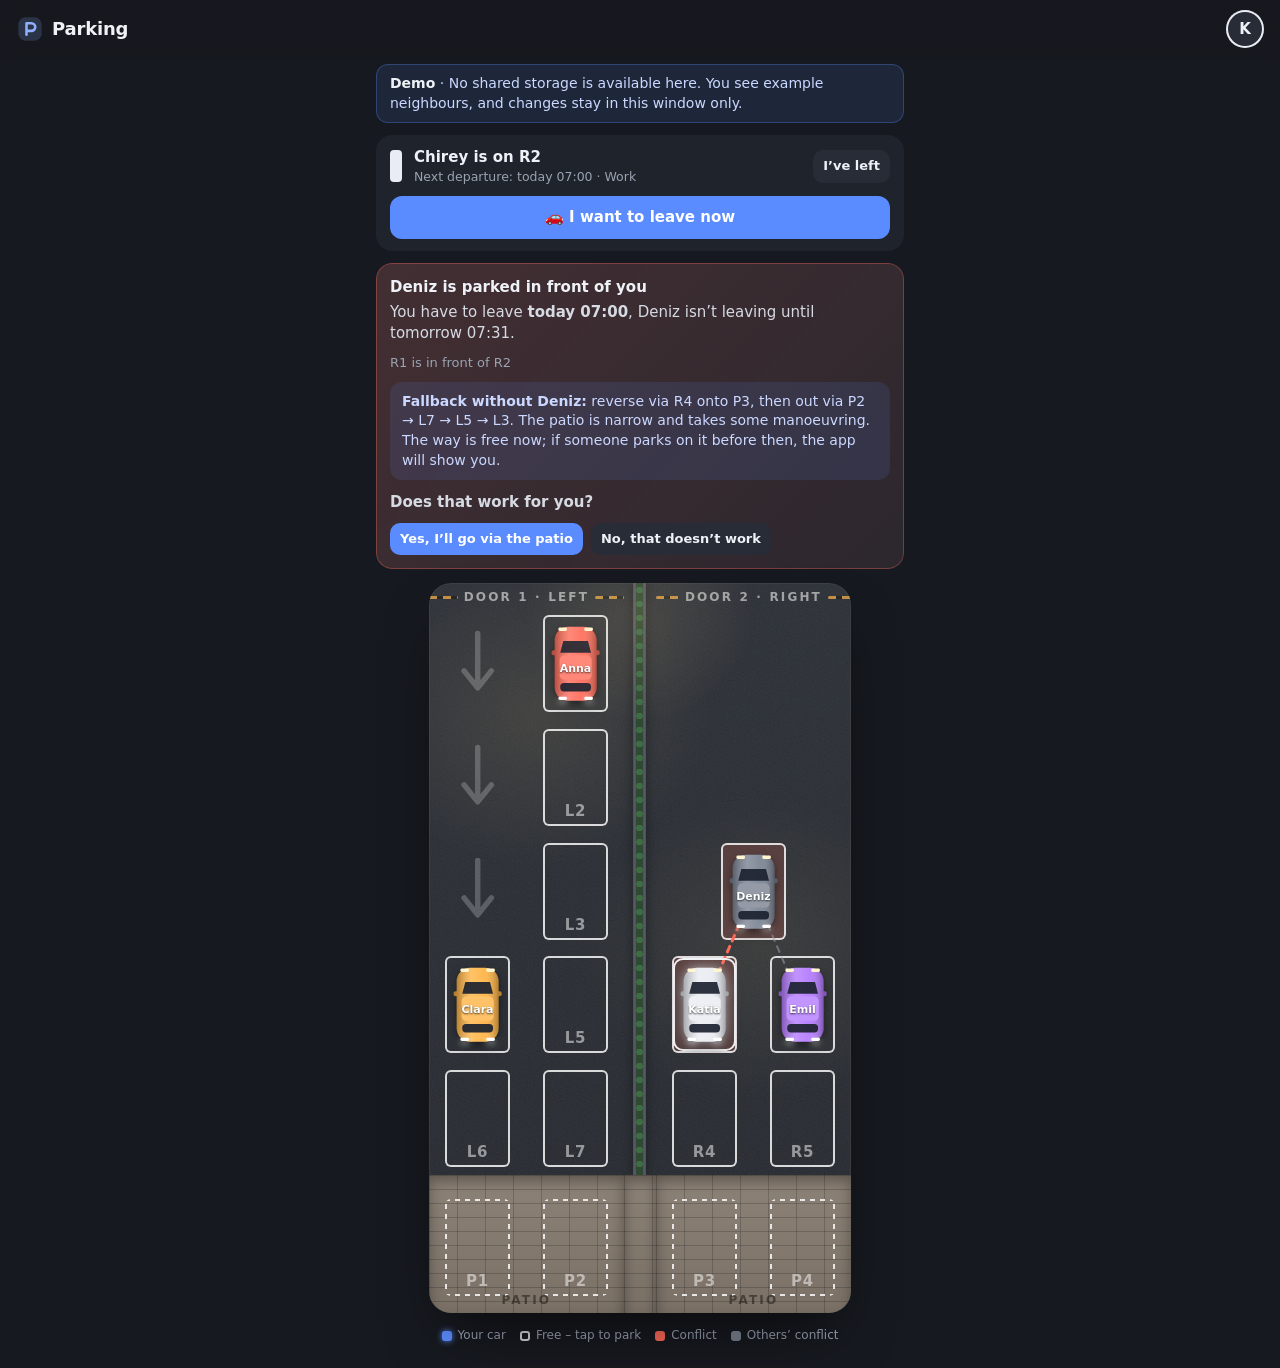
==== commit cc38f8f7: "Demo: Standard-Nutzerin Katia mit weißem Chirey Deniz' Tesla wird grau, damit die beiden Autos neben" ====
--- a/docs/index.html
+++ b/docs/index.html
@@ -2393,14 +2393,14 @@
     R.residents[id] = { display_name: name, unit, cars: [{ id: `car-${id}`, nickname: car, plate: '', color, active: true, recurring: routine ? [{ id: `r-${id}`, ...routine, skips: [] }] : [], planned: planned ? [planned] : [] }] };
   };
   mk('demo-anna', 'Anna', t('EG links'), 'Polo', '#ff6b5b', { weekdays: 127, time: '09:00', label: t('Arbeit') });
-  mk('demo-ben', 'Ben', t('EG rechts'), 'Golf', '#3ecf8e', { weekdays: 127, time: '07:00', label: t('Arbeit') });
+  mk('demo-katia', 'Katia', t('EG rechts'), 'Chirey', '#e9ecf2', { weekdays: 127, time: '07:00', label: t('Arbeit') });
   mk('demo-clara', 'Clara', t('1. OG'), 'Mini', '#ffb547', { weekdays: 127, time: '08:15', label: t('Schule') });
-  mk('demo-deniz', 'Deniz', t('2. OG'), 'Tesla', '#e9ecf2', null, { id: 'p1', at: iso(now + 30 * 3600e3), note: t('Ausflug') });
+  mk('demo-deniz', 'Deniz', t('2. OG'), 'Tesla', '#7c8594', null, { id: 'p1', at: iso(now + 30 * 3600e3), note: t('Ausflug') });
   mk('demo-emil', 'Emil', t('2. OG'), 'Kombi', '#b57cff', { weekdays: 127, time: '06:30', label: t('Frühschicht') });
   const park = (spot, who) => { R.spots[spot] = { car_id: `car-${who}`, resident_id: who, parked_at: ago }; };
-  // Ben (du) steht auf R2 hinter Deniz (R1), der erst übermorgen fährt → Konflikt mit Patio-Notweg als Beispiel
-  park('L1', 'demo-anna'); park('L4', 'demo-clara'); park('R2', 'demo-ben'); park('R1', 'demo-deniz'); park('R3', 'demo-emil');
-  uid = 'demo-ben';   // in der Demo bist du Ben
+  // Katia (du) steht auf R2 hinter Deniz (R1), der erst übermorgen fährt → Konflikt mit Patio-Notweg als Beispiel
+  park('L1', 'demo-anna'); park('L4', 'demo-clara'); park('R2', 'demo-katia'); park('R1', 'demo-deniz'); park('R3', 'demo-emil');
+  uid = 'demo-katia';   // in der Demo bist du Katia (weißer Chirey)
 }
 
 async function start() {
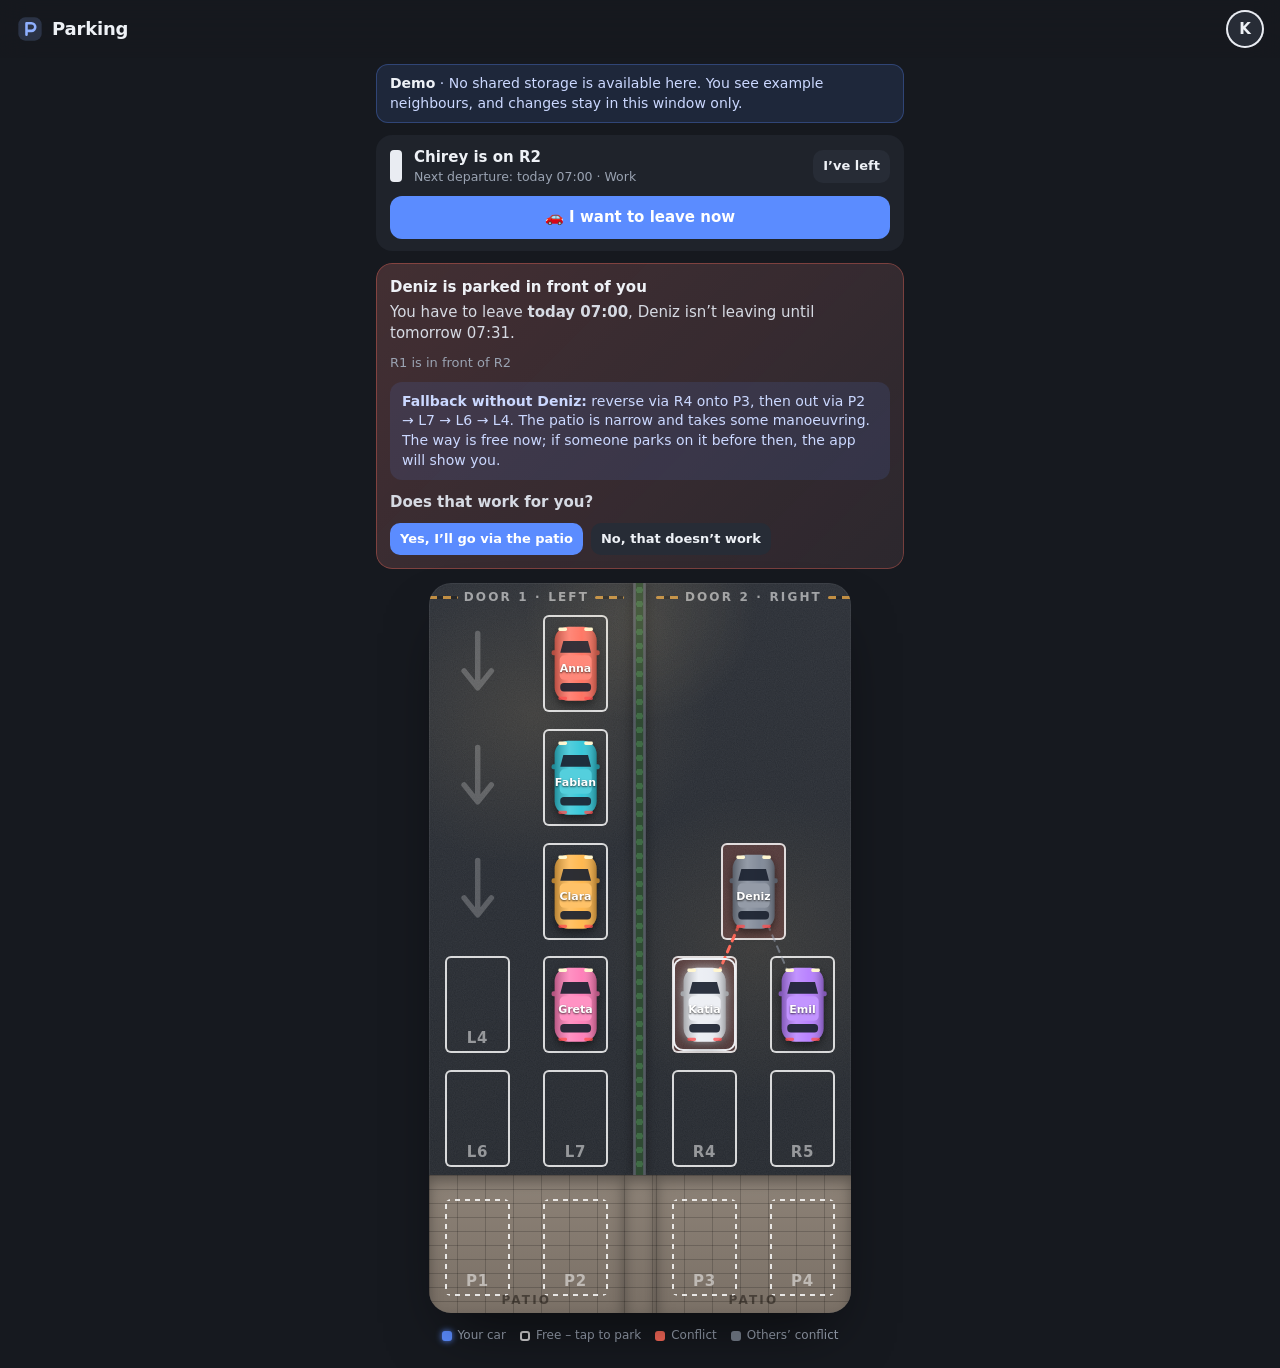
==== commit 2982a592: "Demo: links L1, L2, L3, L5 belegt (übliche Reihenfolge) Neue Demo-Nachbarn Fabian (L2) und Greta (L5" ====
--- a/docs/index.html
+++ b/docs/index.html
@@ -2397,9 +2397,12 @@
   mk('demo-clara', 'Clara', t('1. OG'), 'Mini', '#ffb547', { weekdays: 127, time: '08:15', label: t('Schule') });
   mk('demo-deniz', 'Deniz', t('2. OG'), 'Tesla', '#7c8594', null, { id: 'p1', at: iso(now + 30 * 3600e3), note: t('Ausflug') });
   mk('demo-emil', 'Emil', t('2. OG'), 'Kombi', '#b57cff', { weekdays: 127, time: '06:30', label: t('Frühschicht') });
+  mk('demo-fabian', 'Fabian', t('1. OG'), 'Fiat', '#2ec4d6', { weekdays: 127, time: '07:45', label: t('Arbeit') });
+  mk('demo-greta', 'Greta', t('EG links'), 'Smart', '#ff7ab6', { weekdays: 127, time: '10:00', label: t('Arbeit') });
   const park = (spot, who) => { R.spots[spot] = { car_id: `car-${who}`, resident_id: who, parked_at: ago }; };
   // Katia (du) steht auf R2 hinter Deniz (R1), der erst übermorgen fährt → Konflikt mit Patio-Notweg als Beispiel
-  park('L1', 'demo-anna'); park('L4', 'demo-clara'); park('R2', 'demo-katia'); park('R1', 'demo-deniz'); park('R3', 'demo-emil');
+  // Links wird üblicherweise L1 → L2 → L3 → L5 → L7 aufgefüllt, L4 und L6 erst zuletzt
+  park('L1', 'demo-anna'); park('L2', 'demo-fabian'); park('L3', 'demo-clara'); park('L5', 'demo-greta'); park('R2', 'demo-katia'); park('R1', 'demo-deniz'); park('R3', 'demo-emil');
   uid = 'demo-katia';   // in der Demo bist du Katia (weißer Chirey)
 }
 
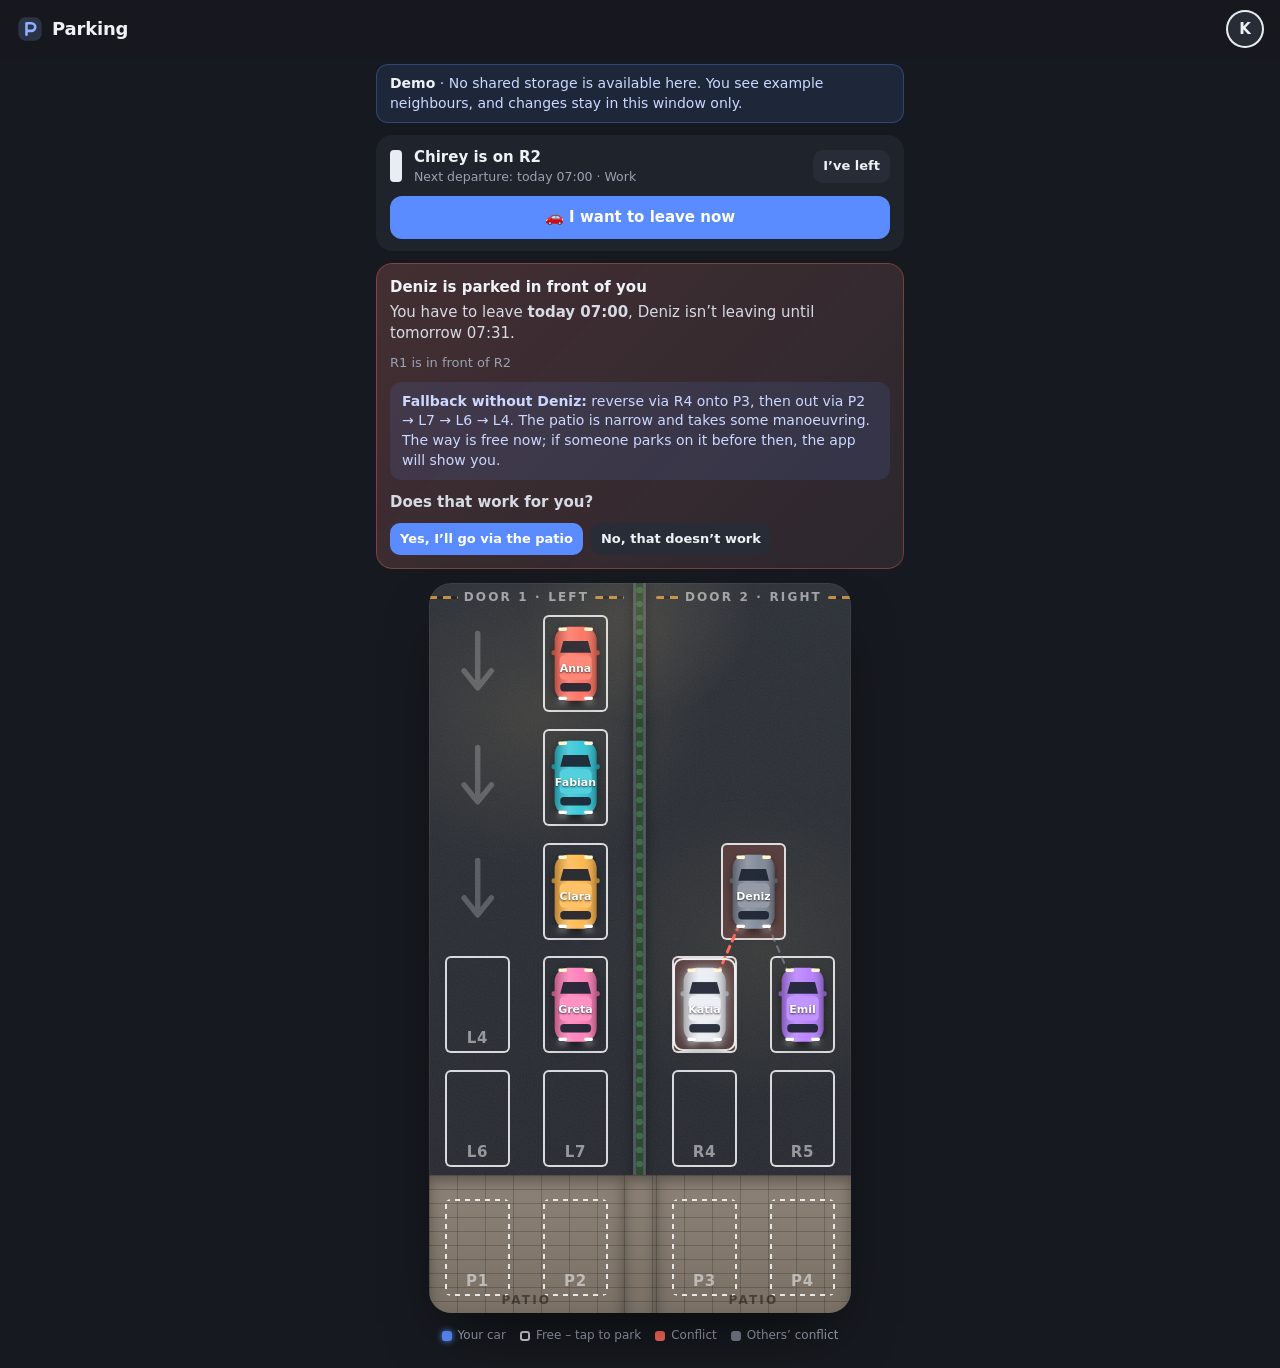
==== commit ec64ad6a: "Demo: Katias Wohnung ist 5 Co-Authored-By: Claude Opus 5.5 <noreply@anthropic.com> Claude-Session: h" ====
--- a/docs/index.html
+++ b/docs/index.html
@@ -2393,7 +2393,7 @@
     R.residents[id] = { display_name: name, unit, cars: [{ id: `car-${id}`, nickname: car, plate: '', color, active: true, recurring: routine ? [{ id: `r-${id}`, ...routine, skips: [] }] : [], planned: planned ? [planned] : [] }] };
   };
   mk('demo-anna', 'Anna', t('EG links'), 'Polo', '#ff6b5b', { weekdays: 127, time: '09:00', label: t('Arbeit') });
-  mk('demo-katia', 'Katia', t('EG rechts'), 'Chirey', '#e9ecf2', { weekdays: 127, time: '07:00', label: t('Arbeit') });
+  mk('demo-katia', 'Katia', '5', 'Chirey', '#e9ecf2', { weekdays: 127, time: '07:00', label: t('Arbeit') });
   mk('demo-clara', 'Clara', t('1. OG'), 'Mini', '#ffb547', { weekdays: 127, time: '08:15', label: t('Schule') });
   mk('demo-deniz', 'Deniz', t('2. OG'), 'Tesla', '#7c8594', null, { id: 'p1', at: iso(now + 30 * 3600e3), note: t('Ausflug') });
   mk('demo-emil', 'Emil', t('2. OG'), 'Kombi', '#b57cff', { weekdays: 127, time: '06:30', label: t('Frühschicht') });
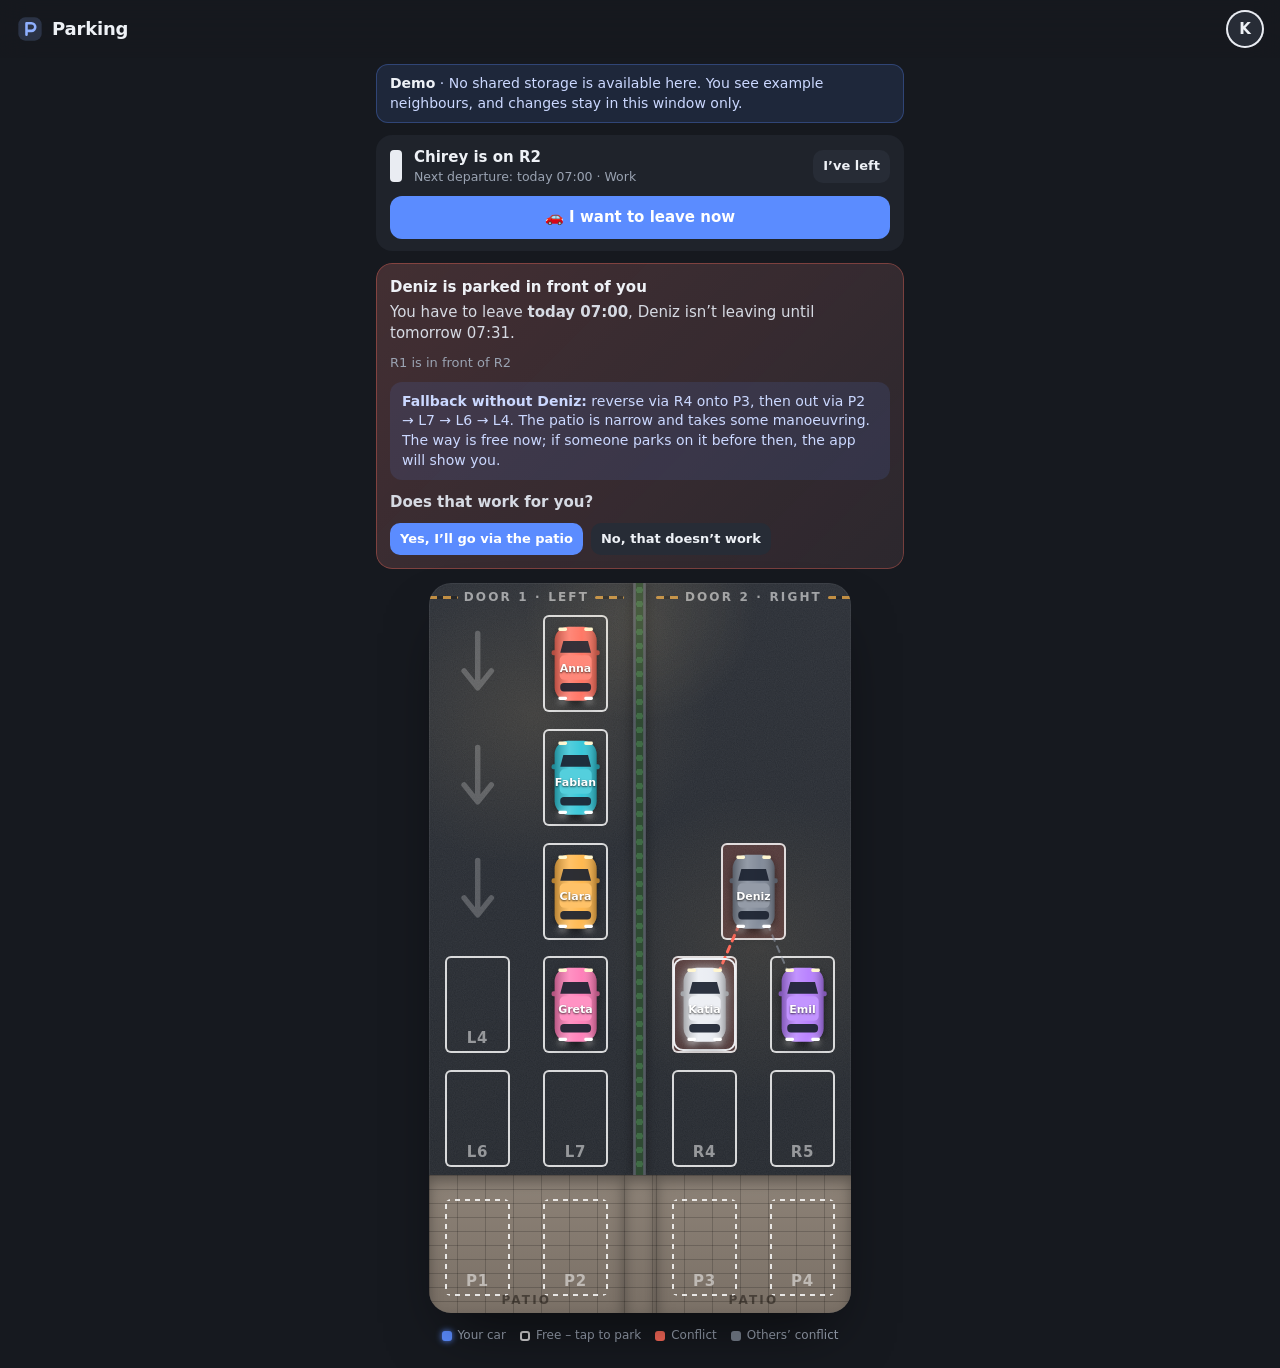
==== commit b762e53f: "„Nicht da“: Abwesenheit eintragen, Auto bleibt stehen - Profil und Status-Zeile: „Ich bin nicht da …" ====
--- a/docs/index.html
+++ b/docs/index.html
@@ -542,7 +542,7 @@
   'Mo–Fr': 'Mon–Fri',
   'Sa–So': 'Sat–Sun',
   'keine Ausfahrt bekannt': 'no departure known',
-  'zu unbekannter Zeit': 'at an unknown time',
+  'zu unbekannter Zeit': 'an unknown time',
 
   // Wege
   'rückwärts über {via} auf {to}': 'reverse via {via} onto {to}',
@@ -842,6 +842,36 @@
   '{name} kommt sofort': '{name} is coming right away',
   '{name} braucht noch ~15 Min.': '{name} needs about 15 more min.',
   'Weg ist frei 🚗 Du kannst jetzt rausfahren.': 'The way is clear 🚗 You can drive out now.',
+
+  // Nicht da
+  'Nicht da': 'Away',
+  'Nicht da bis {until}': 'Away until {until}',
+  'Nicht da von {from} bis {until}': 'Away from {from} until {until}',
+  'Ich bin nicht da': 'I\'m away',
+  'Ich bin nicht da …': 'I\'m away …',
+  'Ich bin wieder da': 'I\'m back',
+  'Wieder da': 'Back',
+  'Willkommen zurück!': 'Welcome back!',
+  'Dein Auto bleibt stehen.': 'Your car stays parked.',
+  'Dein Auto bleibt in der Zeit stehen. Die App rechnet damit, dass du es nicht wegfahren kannst, und warnt betroffene Nachbarn rechtzeitig.': 'Your car stays parked during that time. The app assumes you can\'t move it and warns affected neighbours in good time.',
+  'Verreist oder über Nacht weg, und dein Auto bleibt hier? Trag es ein, damit die App deine Nachbarn rechtzeitig warnt.': 'Travelling or away overnight, and your car stays here? Enter it so the app can warn your neighbours in good time.',
+  'Heute Nacht': 'Tonight',
+  'Bis morgen Abend': 'Until tomorrow evening',
+  'Eine Woche': 'One week',
+  'Ab': 'From',
+  'Zurück am': 'Back on',
+  'Eintragen': 'Save',
+  'Eingetragen – gute Zeit! 👋': 'Saved – have a good time! 👋',
+  '⚠️ Bevor du gehst:': '⚠️ Before you go:',
+  'Dein {car} auf {spot} steht vor {name} ({their_spot}), {name} muss {when} raus.': 'Your {car} on {spot} is in front of {name} ({their_spot}), {name} has to leave {when}.',
+  'Park am besten vorher um oder biete einen Tausch an. Eintragen kannst du trotzdem; die Betroffenen erfahren dann, dass du nicht da bist.': 'Best move your car beforehand or offer a swap. You can still save it; those affected will then be told you\'re away.',
+  '✓ Dein Auto steht in der Zeit niemandem im Weg.': '✓ Your car won\'t block anyone during that time.',
+  'Rückkehr muss in der Zukunft liegen': 'Return must be in the future',
+  'Beginn muss vor der Rückkehr liegen': 'Start must be before the return',
+  'Höchstens 60 Tage im Voraus': 'At most 60 days ahead',
+  'Du bist dann nicht da – bitte vorher umparken oder einen Tausch vereinbaren.': 'You\'ll be away then – please move your car beforehand or arrange a swap.',
+  '{a_name} ist bis {away_until} nicht da und kann das Auto nicht wegfahren.': '{a_name} is away until {away_until} and can\'t move the car.',
+  '{name}: {away}': '{name}: {away}',
 };
 
 const I18N_ES = {
@@ -879,7 +909,7 @@
   'Mo–Fr': 'lun–vie',
   'Sa–So': 'sáb–dom',
   'keine Ausfahrt bekannt': 'sin salida prevista',
-  'zu unbekannter Zeit': 'a una hora desconocida',
+  'zu unbekannter Zeit': 'una hora sin determinar',
 
   // Wege
   'rückwärts über {via} auf {to}': 'marcha atrás por {via} hasta {to}',
@@ -1179,6 +1209,36 @@
   '{name} kommt sofort': '{name} viene enseguida',
   '{name} braucht noch ~15 Min.': '{name} necesita unos 15 min más',
   'Weg ist frei 🚗 Du kannst jetzt rausfahren.': 'El camino está libre 🚗 Ya puedes salir.',
+
+  // Nicht da
+  'Nicht da': 'No estoy',
+  'Nicht da bis {until}': 'Fuera hasta {until}',
+  'Nicht da von {from} bis {until}': 'Fuera desde {from} hasta {until}',
+  'Ich bin nicht da': 'No estoy',
+  'Ich bin nicht da …': 'No estoy …',
+  'Ich bin wieder da': 'Ya he vuelto',
+  'Wieder da': 'He vuelto',
+  'Willkommen zurück!': '¡Bienvenido/a de vuelta!',
+  'Dein Auto bleibt stehen.': 'Tu coche se queda aparcado.',
+  'Dein Auto bleibt in der Zeit stehen. Die App rechnet damit, dass du es nicht wegfahren kannst, und warnt betroffene Nachbarn rechtzeitig.': 'Tu coche se queda aparcado durante ese tiempo. La app cuenta con que no puedes moverlo y avisa a tiempo a los vecinos afectados.',
+  'Verreist oder über Nacht weg, und dein Auto bleibt hier? Trag es ein, damit die App deine Nachbarn rechtzeitig warnt.': '¿Te vas de viaje o pasas la noche fuera y tu coche se queda aquí? Indícalo para que la app avise a tiempo a tus vecinos.',
+  'Heute Nacht': 'Esta noche',
+  'Bis morgen Abend': 'Hasta mañana por la tarde',
+  'Eine Woche': 'Una semana',
+  'Ab': 'Desde',
+  'Zurück am': 'Vuelta el',
+  'Eintragen': 'Guardar',
+  'Eingetragen – gute Zeit! 👋': 'Guardado – ¡que lo pases bien! 👋',
+  '⚠️ Bevor du gehst:': '⚠️ Antes de irte:',
+  'Dein {car} auf {spot} steht vor {name} ({their_spot}), {name} muss {when} raus.': 'Tu {car} en {spot} está delante de {name} ({their_spot}), {name} tiene que salir {when}.',
+  'Park am besten vorher um oder biete einen Tausch an. Eintragen kannst du trotzdem; die Betroffenen erfahren dann, dass du nicht da bist.': 'Lo mejor es mover el coche antes o proponer un intercambio. Aun así puedes guardarlo; los afectados sabrán que no estás.',
+  '✓ Dein Auto steht in der Zeit niemandem im Weg.': '✓ Tu coche no bloquea a nadie durante ese tiempo.',
+  'Rückkehr muss in der Zukunft liegen': 'La vuelta tiene que ser en el futuro',
+  'Beginn muss vor der Rückkehr liegen': 'El inicio tiene que ser antes de la vuelta',
+  'Höchstens 60 Tage im Voraus': 'Como máximo 60 días por adelantado',
+  'Du bist dann nicht da – bitte vorher umparken oder einen Tausch vereinbaren.': 'Entonces no estarás – por favor, mueve el coche antes o acuerda un intercambio.',
+  '{a_name} ist bis {away_until} nicht da und kann das Auto nicht wegfahren.': '{a_name} no está hasta {away_until} y no puede mover el coche.',
+  '{name}: {away}': '{name}: {away}',
 };
 
 // Parkoptimierer – Artefakt-Version
@@ -1255,6 +1315,8 @@
 const clone = (o) => JSON.parse(JSON.stringify(o ?? null));
 const safeColor = (c) => (/^#[0-9a-fA-F]{6}$/.test(c || '') ? c : '#7c8594');   // Daten anderer: nur echte Farben
 /** Plätze, auf denen gerade ein (noch existierendes) Auto steht. */
+/** Abwesenheit eines Nachbarn als {from, until} in ms, solange sie nicht vorbei ist. */
+const residentAway = (r) => (r?.away?.until ? awayWindow(r.away.from, r.away.until) : null);
 function occupiedCodes() {
   const cars = new Set(Object.values(R.residents).flatMap((r) => (r.cars || []).filter((c) => c.active !== false).map((c) => c.id)));
   return new Set(SPOTS.map((s) => s.id).filter((code) => R.spots[code] && cars.has(R.spots[code].car_id)));
@@ -1330,21 +1392,26 @@
 function tomorrowAt(h, m = 0) { const d = new Date(); d.setDate(d.getDate() + 1); d.setHours(h, m, 0, 0); return d; }
 
 /** Nächste bekannte Ausfahrt: einmalige + übliche (8 Tage voraus, ohne ausgelassene Tage). */
-function nextDeparture(car, now) {
+function nextDeparture(car, now, away = null) {
+  // away: {from, until} in ms – Ausfahrten in dieser Zeit fallen weg (Auto bleibt stehen)
   let best = null;
-  const offer = (at, source, label) => { if (!best || at < best.at) best = { at, source, label: label || null }; };
-  for (const p of car.planned || []) { const t = Date.parse(p.at); if (t > now) offer(t, 'planned', p.note); }
+  const offer = (at, source, label) => {
+    if (isAway(away, at)) return false;
+    if (!best || at < best.at) best = { at, source, label: label || null };
+    return true;
+  };
+  for (const p of car.planned || []) { const at = Date.parse(p.at); if (at > now) offer(at, 'planned', p.note); }
   const t0 = parts(new Date(now));
   const base = Date.UTC(+t0.year, +t0.month - 1, +t0.day);
   for (const r of car.recurring || []) {
     const [hh, mm] = r.time.split(':').map(Number);
-    for (let i = 0; i < 8; i++) {
+    for (let i = 0; i < 8 + (away ? Math.min(60, Math.ceil((away.until - now) / 864e5)) : 0); i++) {
       const day = new Date(base + i * 864e5);
       const wd = (day.getUTCDay() + 6) % 7;
       if (!((r.weekdays >> wd) & 1)) continue;
       if ((r.skips || []).includes(day.toISOString().slice(0, 10))) continue;
       const at = zonedToUtc(day.getUTCFullYear(), day.getUTCMonth() + 1, day.getUTCDate(), hh, mm);
-      if (at > now) { offer(at, 'recurring', r.label); break; }
+      if (at > now && offer(at, 'recurring', r.label)) break;
     }
   }
   return best && { at: iso(best.at), source: best.source, label: best.label, recurring_id: null };
@@ -1414,11 +1481,15 @@
 
 /** occ: Map(platz → {carId, dep: ms|null}) → [{blocker, blocked}] */
 function findBlockings(occ) {
-  const now = Date.now(), res = [];
+  // Jenseits des Horizonts nur, wenn ein Blockierer zu Bs Ausfahrzeit „nicht da“ ist (ganze Abwesenheit prüfen)
+  const now = Date.now(), horizon = HORIZON_MS, res = [];
+  const awayEnd = Math.max(now, ...[...occ.values()].map((a) => (a.away ? a.away.until : 0)));
   for (const [bSpot, b] of occ) {
-    if (b.dep === null || b.dep - now > HORIZON_MS) continue;
+    if (b.dep === null) continue;
+    const far = b.dep - now > horizon;
+    if (far && b.dep >= awayEnd) continue;
     const still = new Set([...occ].filter(([s, a]) => s !== bSpot && (a.dep === null || a.dep > b.dep)).map(([s]) => s));
-    for (const a of explore(bSpot, still)) res.push({ blocker: a, blocked: bSpot });
+    for (const a of explore(bSpot, still)) if (!far || isAway(occ.get(a).away, b.dep)) res.push({ blocker: a, blocked: bSpot });
   }
   return res;
 }
@@ -1438,7 +1509,8 @@
       ...s,
       occupant: entry ? {
         parking_id: `${s.id}@${o.parked_at}`, car_id: o.car_id, color: entry.car.color, parked_at: o.parked_at,
-        next_departure: nextDeparture(entry.car, now), nickname: entry.car.nickname,
+        next_departure: nextDeparture(entry.car, now, residentAway(entry.resident)), nickname: entry.car.nickname,
+        ...(residentAway(entry.resident) ? { away_from: entry.resident.away.from || null, away_until: entry.resident.away.until } : {}),
         patio_pref: entry.car.patio_route === 'never' ? 'never' : 'ask',
         resident_id: entry.resident_id, resident_name: entry.resident.display_name,
       } : null,
@@ -1450,14 +1522,15 @@
   const meDoc = uid && R.residents[uid];
   const me = meDoc ? {
     id: uid, display_name: meDoc.display_name, unit: meDoc.unit || null,
+    away_from: residentAway(meDoc) ? meDoc.away.from || null : null, away_until: residentAway(meDoc) ? meDoc.away.until : null,
     cars: (meDoc.cars || []).filter((c) => c.active !== false).map((c) => ({
-      ...c, color: safeColor(c.color), spot_id: parkedSpotOf[c.id] || null, next_departure: nextDeparture(c, now),
+      ...c, color: safeColor(c.color), spot_id: parkedSpotOf[c.id] || null, next_departure: nextDeparture(c, now, residentAway(meDoc)),
       recurring: c.recurring || [], planned: (c.planned || []).filter((p) => Date.parse(p.at) > now),
     })),
   } : null;
 
   // Konflikte
-  const occ = new Map(spots.filter((s) => s.occupant).map((s) => [s.id, { carId: s.occupant.car_id, dep: s.occupant.next_departure ? Date.parse(s.occupant.next_departure.at) : null }]));
+  const occ = new Map(spots.filter((s) => s.occupant).map((s) => [s.id, { carId: s.occupant.car_id, dep: s.occupant.next_departure ? Date.parse(s.occupant.next_departure.at) : null, away: awayWindow(s.occupant.away_from, s.occupant.away_until) }]));
   const conflicts = [], other_conflicts = [], patio_reservations = [];
   const allOccupied = new Set(occ.keys());
   for (const { blocker, blocked } of findBlockings(occ)) {
@@ -1476,6 +1549,7 @@
     const c = {
       id: key, status, blocker_choice: d.blocker_choice || null, blocked_choice: d.blocked_choice || null,
       blocked_departs_at: b.next_departure.at, blocker_departs_at: a.next_departure?.at || null,
+      blocker_away_from: a.away_from || null, blocker_away_until: a.away_until || null,
       blocker_spot: blocker, blocker_car: a.nickname, blocker_car_id: a.car_id, blocker_name: a.resident_name, blocker_resident_id: a.resident_id,
       blocked_spot: blocked, blocked_car: b.nickname, blocked_car_id: b.car_id, blocked_name: b.resident_name, blocked_resident_id: b.resident_id,
       patio_route: routeKey, patio_text: fmtRoute(route), patio_choice: patioChoice,
@@ -1563,6 +1637,15 @@
     const spot = Object.keys(R.spots).find((s) => R.spots[s]?.car_id === carId);
     if (spot) await P.del(`spots/${spot}`);
     await saveMe((d) => { myCar(d, carId).active = false; });
+  },
+  async setAway(away) {
+    if (away) {
+      const u = Date.parse(away.until), f = away.from ? Date.parse(away.from) : null;
+      if (!(u > Date.now())) throw new Error(t('Rückkehr muss in der Zukunft liegen'));
+      if (f !== null && !(f < u)) throw new Error(t('Beginn muss vor der Rückkehr liegen'));
+      if (u - Date.now() > 60 * 864e5) throw new Error(t('Höchstens 60 Tage im Voraus'));
+    }
+    await saveMe((d) => { d.away = away ? { from: away.from || null, until: iso(Date.parse(away.until)) } : null; });
   },
   async setPatioPref(carId, pref) { await saveMe((d) => { myCar(d, carId).patio_route = pref === 'never' ? 'never' : 'ask'; }); },
   async addRecurring(carId, { weekdays, time, label }) {
@@ -1883,7 +1966,7 @@
     $('#stCar').onclick = () => openCarEditor();
     return;
   }
-  el.innerHTML = myCars().map((c) => {
+  el.innerHTML = awayStatusHtml() + myCars().map((c) => {
     const spot = c.spot_id ? spotById(c.spot_id) : null;
     return `<div class="st-row"><div class="swatch" style="background:${esc(c.color)}"></div>
       <div class="grow">${spot
@@ -1892,6 +1975,7 @@
       ${spot ? `<button class="btn small" data-leave="${esc(c.id)}">${t('Losgefahren')}</button>` : ''}</div>
       ${spot && blockedNow(spot.id) && !myRequest(c.id) ? `<button class="btn primary block" data-wantout="${esc(c.id)}">${t('🚗 Ich will gleich rausfahren')}</button>` : ''}`;
   }).join('');
+  bindAwayStatus(el);
   $$('[data-leave]', el).forEach((b) => (b.onclick = () => act(() => API.leave(b.dataset.leave), t('Gute Fahrt! 👋'))));
   $$('[data-wantout]', el).forEach((b) => (b.onclick = () => wantOut(b.dataset.wantout)));
 }
@@ -1939,6 +2023,114 @@
   $$('[data-cancelreq]', host).forEach((b) => (b.onclick = () => act(() => API.cancelRequest(b.dataset.cancelreq), t('Anfrage beendet'))));
 }
 
+// ── „Nicht da“: Nachbar weg, Auto bleibt stehen ──────────────────────
+/** {from, until} in ms, solange die Abwesenheit noch nicht vorbei ist. */
+const awayWindow = (from, until) => (until && Date.parse(until) > Date.now() ? { from: from ? Date.parse(from) : -Infinity, until: Date.parse(until) } : null);
+const isAway = (w, at) => !!w && w.from <= at && at < w.until;
+/** Ist der Blockierer zu Bs Ausfahrzeit nicht da? */
+const blockerAway = (c) => isAway(awayWindow(c.blocker_away_from, c.blocker_away_until), Date.parse(c.blocked_departs_at));
+const blockerAwayStarted = (c) => !c.blocker_away_from || Date.parse(c.blocker_away_from) <= Date.now();
+function awayText(from, until) {
+  return from && Date.parse(from) > Date.now()
+    ? t('Nicht da von {from} bis {until}', { from: fmtWhen(from), until: fmtWhen(until) })
+    : t('Nicht da bis {until}', { until: fmtWhen(until) });
+}
+
+/** Wen würden meine Autos zuparken, wenn ich von `fromMs` bis `untilMs` nicht da bin? */
+function awayImpact(fromMs, untilMs) {
+  const mine = myCarIds(), occ = new Map(), mineAway = { from: fromMs, until: untilMs };
+  for (const s of S.spots) {
+    const o = s.occupant;
+    if (!o) continue;
+    const isMine = mine.has(o.car_id);
+    let dep = o.next_departure ? Date.parse(o.next_departure.at) : null;
+    if (isMine && dep !== null && isAway(mineAway, dep)) dep = untilMs;   // frühestens nach der Rückkehr
+    occ.set(s.id, { carId: o.car_id, dep, o, away: isMine ? mineAway : awayWindow(o.away_from, o.away_until) });
+  }
+  return findBlockings(occ)
+    .filter((r) => mine.has(occ.get(r.blocker).carId) && !mine.has(occ.get(r.blocked).carId) && isAway(mineAway, occ.get(r.blocked).dep))
+    .map((r) => ({ mySpot: spotById(r.blocker), myCar: occ.get(r.blocker).o, spot: spotById(r.blocked), o: occ.get(r.blocked).o, at: occ.get(r.blocked).dep }));
+}
+
+function openAway() {
+  const body = openSheet(`
+    <h2>${t('Ich bin nicht da')}</h2>
+    <p class="sub">${t('Dein Auto bleibt in der Zeit stehen. Die App rechnet damit, dass du es nicht wegfahren kannst, und warnt betroffene Nachbarn rechtzeitig.')}</p>
+    <div class="chips" id="awQuick">
+      <button class="chip" data-q="night">${t('Heute Nacht')}</button>
+      <button class="chip" data-q="tomorrow">${t('Bis morgen Abend')}</button>
+      <button class="chip" data-q="week">${t('Eine Woche')}</button>
+    </div>
+    <label class="field">${t('Ab')}<input type="datetime-local" id="awFrom"></label>
+    <label class="field">${t('Zurück am')}<input type="datetime-local" id="awUntil"></label>
+    <div id="awImpact"></div>
+    <div class="actions"><button class="btn primary block" id="awGo">${t('Eintragen')}</button></div>`);
+  const from = $('#awFrom', body), until = $('#awUntil', body);
+  from.value = toLocalInput(new Date());
+  until.value = toLocalInput(tomorrowAt(7));
+  const ms = (input) => (input.value ? new Date(input.value).getTime() : NaN);
+  function update() {
+    const f = Math.max(ms(from), Date.now()), u = ms(until);
+    if (!(u > Date.now() && f < u)) { $('#awImpact', body).innerHTML = ''; return; }
+    const hits = awayImpact(f, u);
+    $('#awImpact', body).innerHTML = hits.length
+      ? `<div class="callout warn"><b>${t('⚠️ Bevor du gehst:')}</b> ${hits.map((x) => t('Dein {car} auf {spot} steht vor {name} ({their_spot}), {name} muss {when} raus.', {
+        car: esc(x.myCar.nickname), spot: esc(x.mySpot.code), name: `<b>${esc(x.o.resident_name)}</b>`, their_spot: esc(x.spot.code), when: esc(fmtWhen(new Date(x.at).toISOString())) })).join(' ')}</div>
+         <p class="hint">${t('Park am besten vorher um oder biete einen Tausch an. Eintragen kannst du trotzdem; die Betroffenen erfahren dann, dass du nicht da bist.')}</p>`
+      : `<div class="callout good">${t('✓ Dein Auto steht in der Zeit niemandem im Weg.')}</div>`;
+  }
+  $$('[data-q]', body).forEach((b) => (b.onclick = () => {
+    from.value = toLocalInput(new Date());
+    const d = b.dataset.q === 'night' ? tomorrowAt(7) : b.dataset.q === 'tomorrow' ? tomorrowAt(20) : (() => { const x = tomorrowAt(18); x.setDate(x.getDate() + 6); return x; })();
+    until.value = toLocalInput(d);
+    $$('[data-q]', body).forEach((c) => c.setAttribute('aria-pressed', c === b));
+    update();
+  }));
+  from.addEventListener('input', update);
+  until.addEventListener('input', update);
+  $('#awGo', body).onclick = async () => {
+    const f = ms(from), u = ms(until);
+    if (!(u > Date.now())) return toast(t('Rückkehr muss in der Zukunft liegen'), true);
+    if (!(f < u)) return toast(t('Beginn muss vor der Rückkehr liegen'), true);
+    await saveAway({ from: f > Date.now() ? new Date(f).toISOString() : null, until: new Date(u).toISOString() }, t('Eingetragen – gute Zeit! 👋'));
+    closeSheet();
+  };
+  update();
+}
+
+/** Abschnitt im Profil */
+function awayProfileHtml() {
+  return `<h3>${t('Nicht da')}</h3>
+    ${S.me.away_until
+      ? `<div class="callout info">${esc(awayText(S.me.away_from, S.me.away_until))}. ${t('Dein Auto bleibt stehen.')}</div><button class="btn block" id="pfBack">${t('Ich bin wieder da')}</button>`
+      : `<p class="hint">${t('Verreist oder über Nacht weg, und dein Auto bleibt hier? Trag es ein, damit die App deine Nachbarn rechtzeitig warnt.')}</p><button class="btn block" id="pfAway">${t('Ich bin nicht da …')}</button>`}`;
+}
+function bindAwayProfile(body) {
+  const back = $('#pfBack', body); if (back) back.onclick = async () => { await saveAway(null, t('Willkommen zurück!')); closeSheet(); };
+  const go = $('#pfAway', body); if (go) go.onclick = () => openAway();
+}
+/** Zeile oben im Status */
+function awayStatusHtml() {
+  return S.me?.away_until ? `<div class="st-row"><div class="grow"><b>${esc(awayText(S.me.away_from, S.me.away_until))}</b><small>${t('Dein Auto bleibt stehen.')}</small></div>
+    <button class="btn small" id="stBack">${t('Wieder da')}</button></div>` : '';
+}
+function bindAwayStatus(el) {
+  const b = $('#stBack', el); if (b) b.onclick = () => saveAway(null, t('Willkommen zurück!'));
+}
+/** Hinweis auf der Konflikt-Karte, wenn der Blockierer zur Ausfahrzeit nicht da ist */
+function awayConflictNote(c) {
+  if (!blockerAway(c)) return '';
+  return c.role === 'blocker'
+    ? `<div class="callout warn">${t('Du bist dann nicht da – bitte vorher umparken oder einen Tausch vereinbaren.')}</div>`
+    : `<div class="callout warn">${t('{a_name} ist bis {away_until} nicht da und kann das Auto nicht wegfahren.', { a_name: esc(c.blocker_name), away_until: esc(fmtWhen(c.blocker_away_until)) })}</div>`;
+}
+function conflictCard(c) {
+  const html = conflictCardInner(c), note = awayConflictNote(c);
+  return note ? html.replace('</p>', `</p>${note}`) : html;   // gleich nach dem ersten Absatz
+}
+
+const saveAway = (away, okMsg) => act(() => API.setAway(away), okMsg);
+
 function minutesSince(isoStr) { return Math.max(0, Math.round((Date.now() - Date.parse(isoStr)) / 60000)); }
 
 function requestCard(r) {
@@ -1969,14 +2161,16 @@
   }).join('');
 }
 
-function conflictCard(c) {
+function conflictCardInner(c) {
   const me = c.role, other = me === 'blocker' ? 'blocked' : 'blocker';
   const myChoice = c[`${me}_choice`], theirChoice = c[`${other}_choice`];
   const otherName = esc(c[`${other}_name`]);
   const bWhen = esc(fmtWhen(c.blocked_departs_at));
   const aWhen = c.blocker_departs_at ? esc(fmtWhen(c.blocker_departs_at)) : t('zu unbekannter Zeit');
   const id = esc(c.id);
-  const btn = (choice, label, cls = '') => `<button class="btn small ${cls}" data-id="${id}" data-choice="${choice}">${label}</button>`;
+  // Blockierer zur Ausfahrzeit nicht da: „zur Seite fahren“ geht nicht, Tausch nur bevor er weg ist
+  const away = blockerAway(c);
+  const btn = (choice, label, cls = '') => (away && (choice === 'manual' || (choice === 'swap' && blockerAwayStarted(c))) ? '' : `<button class="btn small ${cls}" data-id="${id}" data-choice="${choice}">${label}</button>`);
   const meta = `<div class="meta">${t('{a} steht vor {b}', { a: esc(c.blocker_spot), b: esc(c.blocked_spot) })}</div>`;
   const anchor = `konflikt-${esc(c.blocker_spot)}-${esc(c.blocked_spot)}`;
   if (c.blocker_resident_id === c.blocked_resident_id) {
@@ -2145,7 +2339,7 @@
   for (const s of S.spots) {
     const o = s.occupant;
     if (!o || o.car_id === car.id) continue;
-    occ.set(s.id, { carId: o.car_id, dep: o.next_departure ? Date.parse(o.next_departure.at) : null, o });
+    occ.set(s.id, { carId: o.car_id, dep: o.next_departure ? Date.parse(o.next_departure.at) : null, o, away: awayWindow(o.away_from, o.away_until) });
   }
   occ.set(spot.id, { carId: car.id, dep: depIso ? Date.parse(depIso) : null });
   const mine = myCarIds();
@@ -2253,6 +2447,7 @@
     <h2>${esc(spot.code)} · ${esc(o.resident_name)}</h2>
     <p class="sub">${esc(o.nickname)} · ${t('geparkt {when}', { when: esc(fmtWhen(o.parked_at)) })}</p>
     <dl class="kv"><dt>${t('Nächste Ausfahrt')}</dt><dd><b>${esc(depText(o.next_departure))}</b></dd></dl>
+    ${o.away_until ? `<div class="callout info">${t('{name}: {away}', { name: esc(o.resident_name), away: esc(awayText(o.away_from, o.away_until)) })}</div>` : ''}
     ${relationsHtml(spot)}
     <div class="actions"><button class="btn block" id="otClose">${t('Schließen')}</button></div>`);
   $('#otClose').onclick = closeSheet;
@@ -2270,6 +2465,7 @@
     <button class="btn block" id="pfSave">${t('Speichern')}</button>
     <h3>${t('Sprache')}${LANG === 'en' ? '' : ' · Language'}</h3>
     <div class="chips" id="pfLang">${LANGS.map((l) => `<button class="chip" data-lang="${l}" aria-pressed="${LANG === l}">${LANG_NAMES[l]}</button>`).join('')}</div>
+    ${awayProfileHtml()}
     <h3>${t('Deine Autos')}</h3>
     <div class="list">${myCars().map((c) => `
       <button class="item" style="border:0;text-align:left;cursor:pointer" data-car="${esc(c.id)}">
@@ -2287,6 +2483,7 @@
   $$('#pfLang .chip', body).forEach((b) => (b.onclick = () => { if (b.dataset.lang !== LANG) { setLang(b.dataset.lang); location.reload(); } }));
   $$('[data-car]', body).forEach((b) => (b.onclick = () => openCarEditor(myCars().find((c) => c.id === b.dataset.car))));
   $('#pfAddCar', body).onclick = () => openCarEditor();
+  bindAwayProfile(body);
 }
 $('#profileBtn').addEventListener('click', () => openProfile());
 
